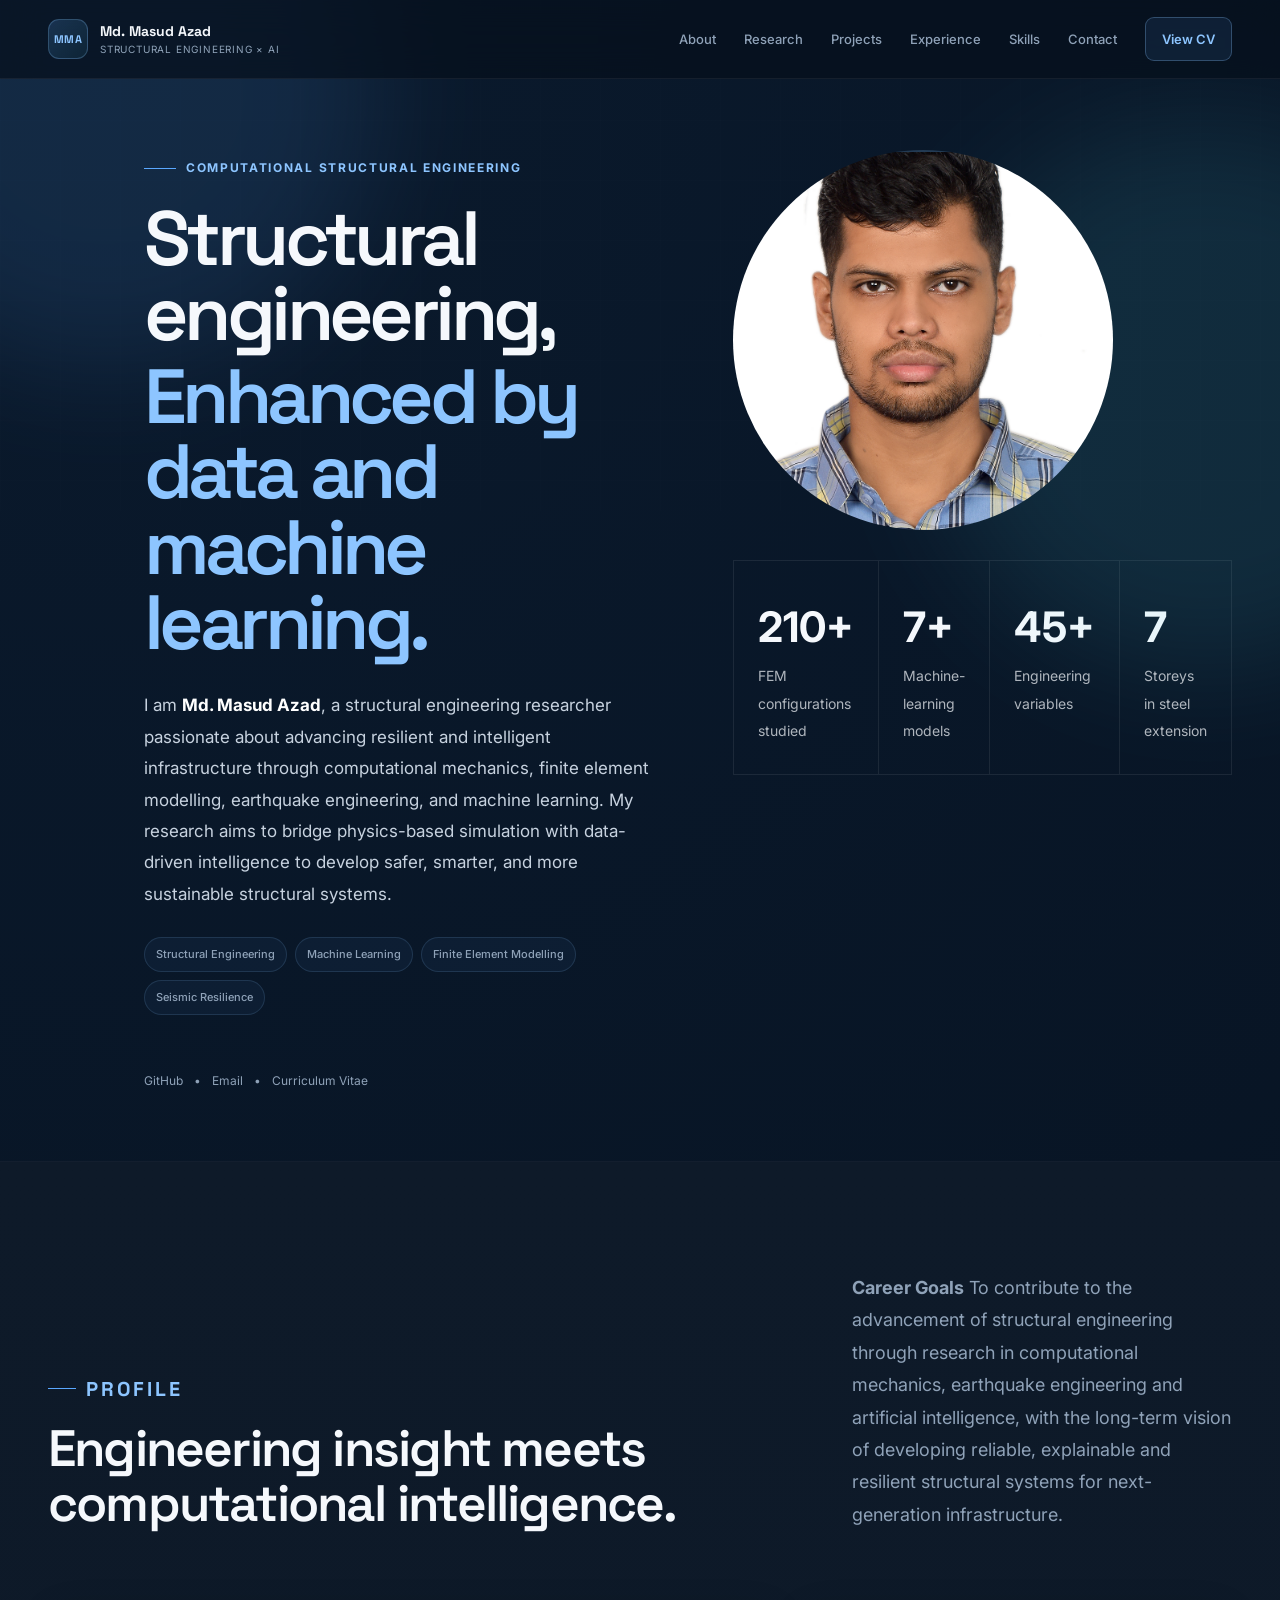
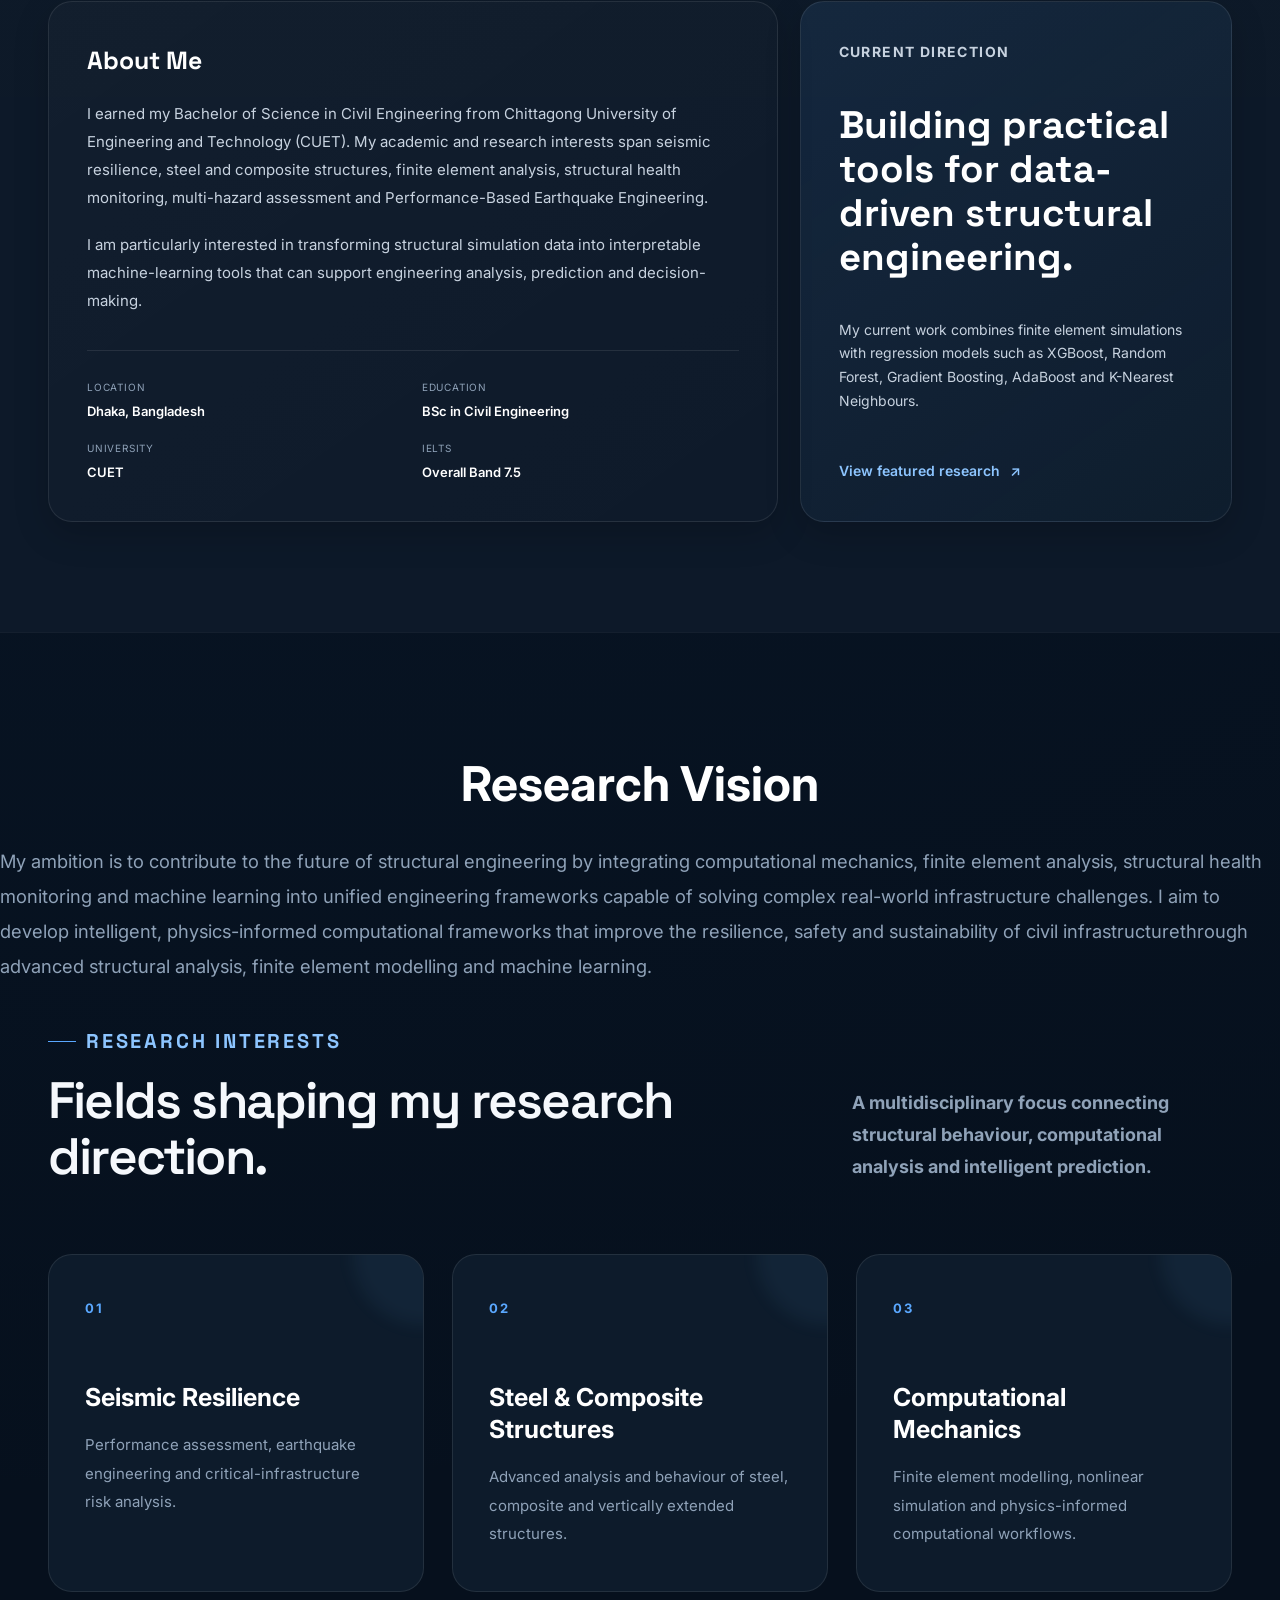
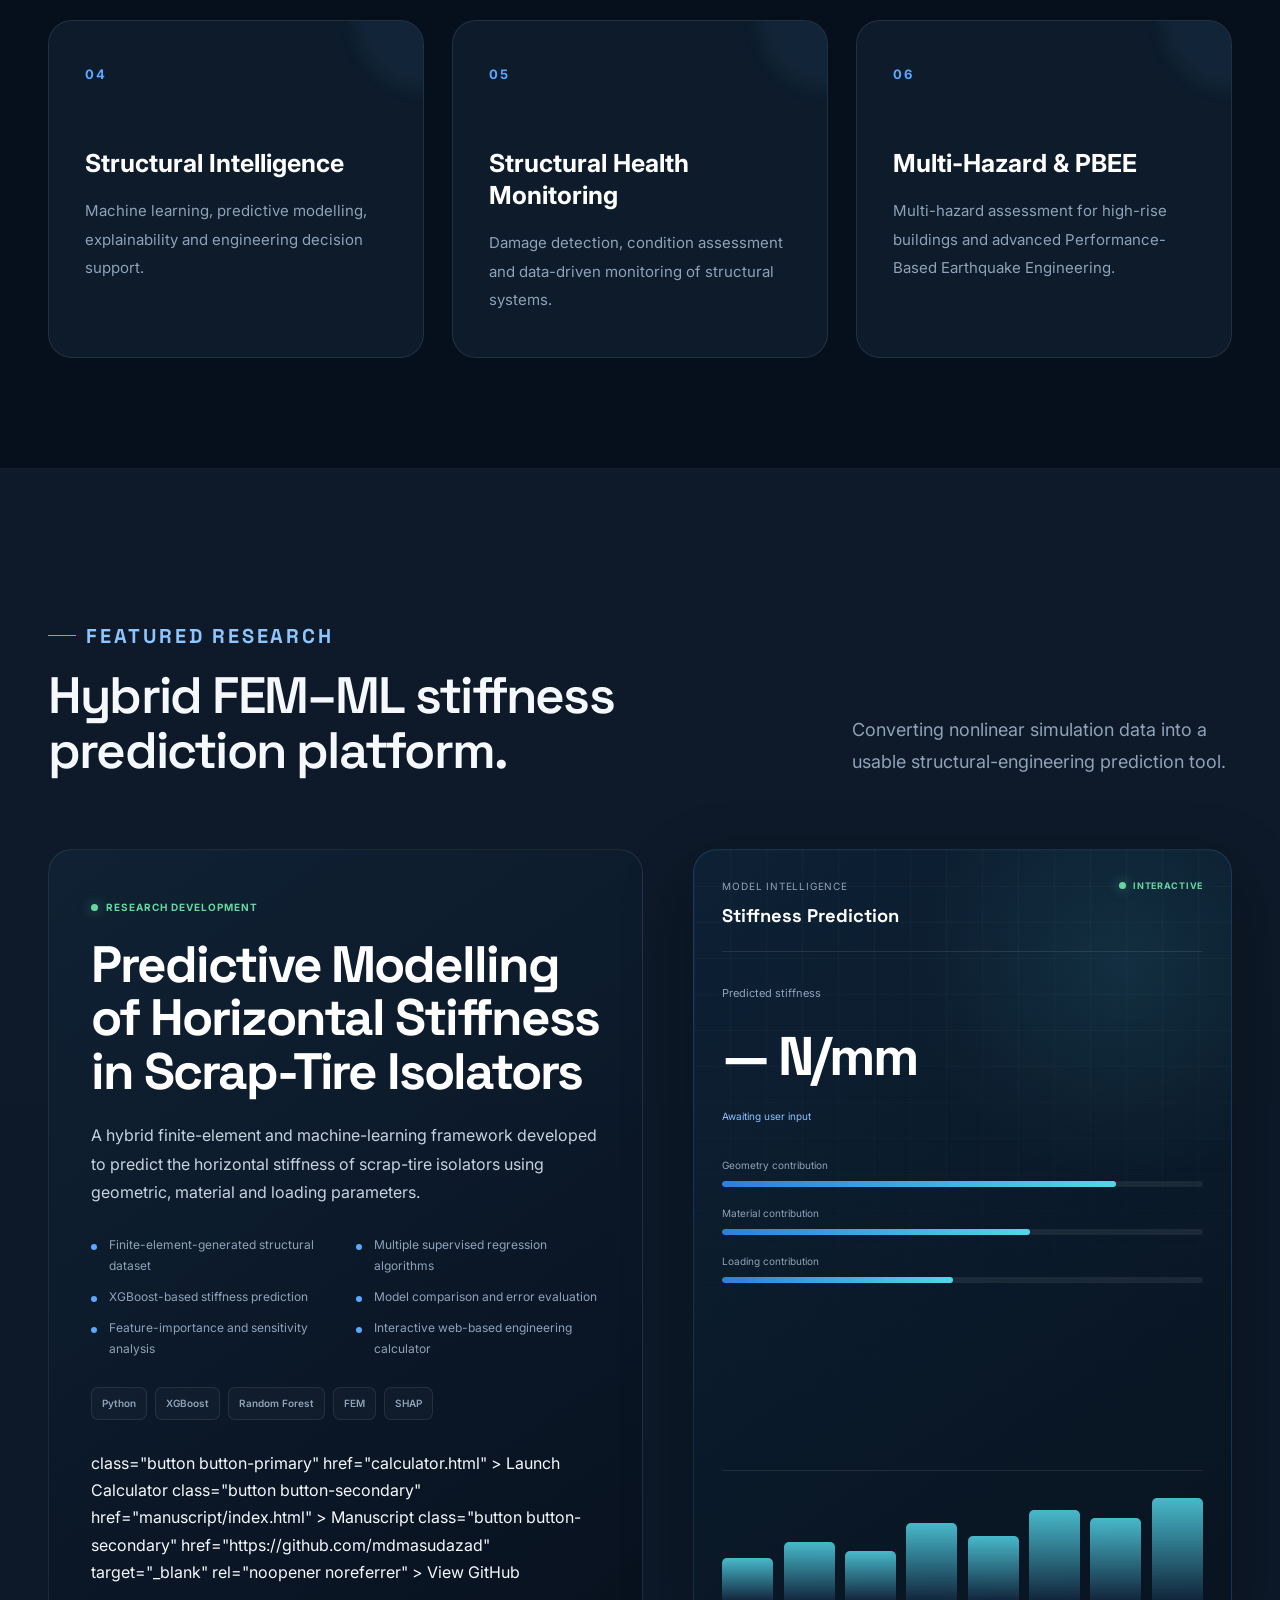
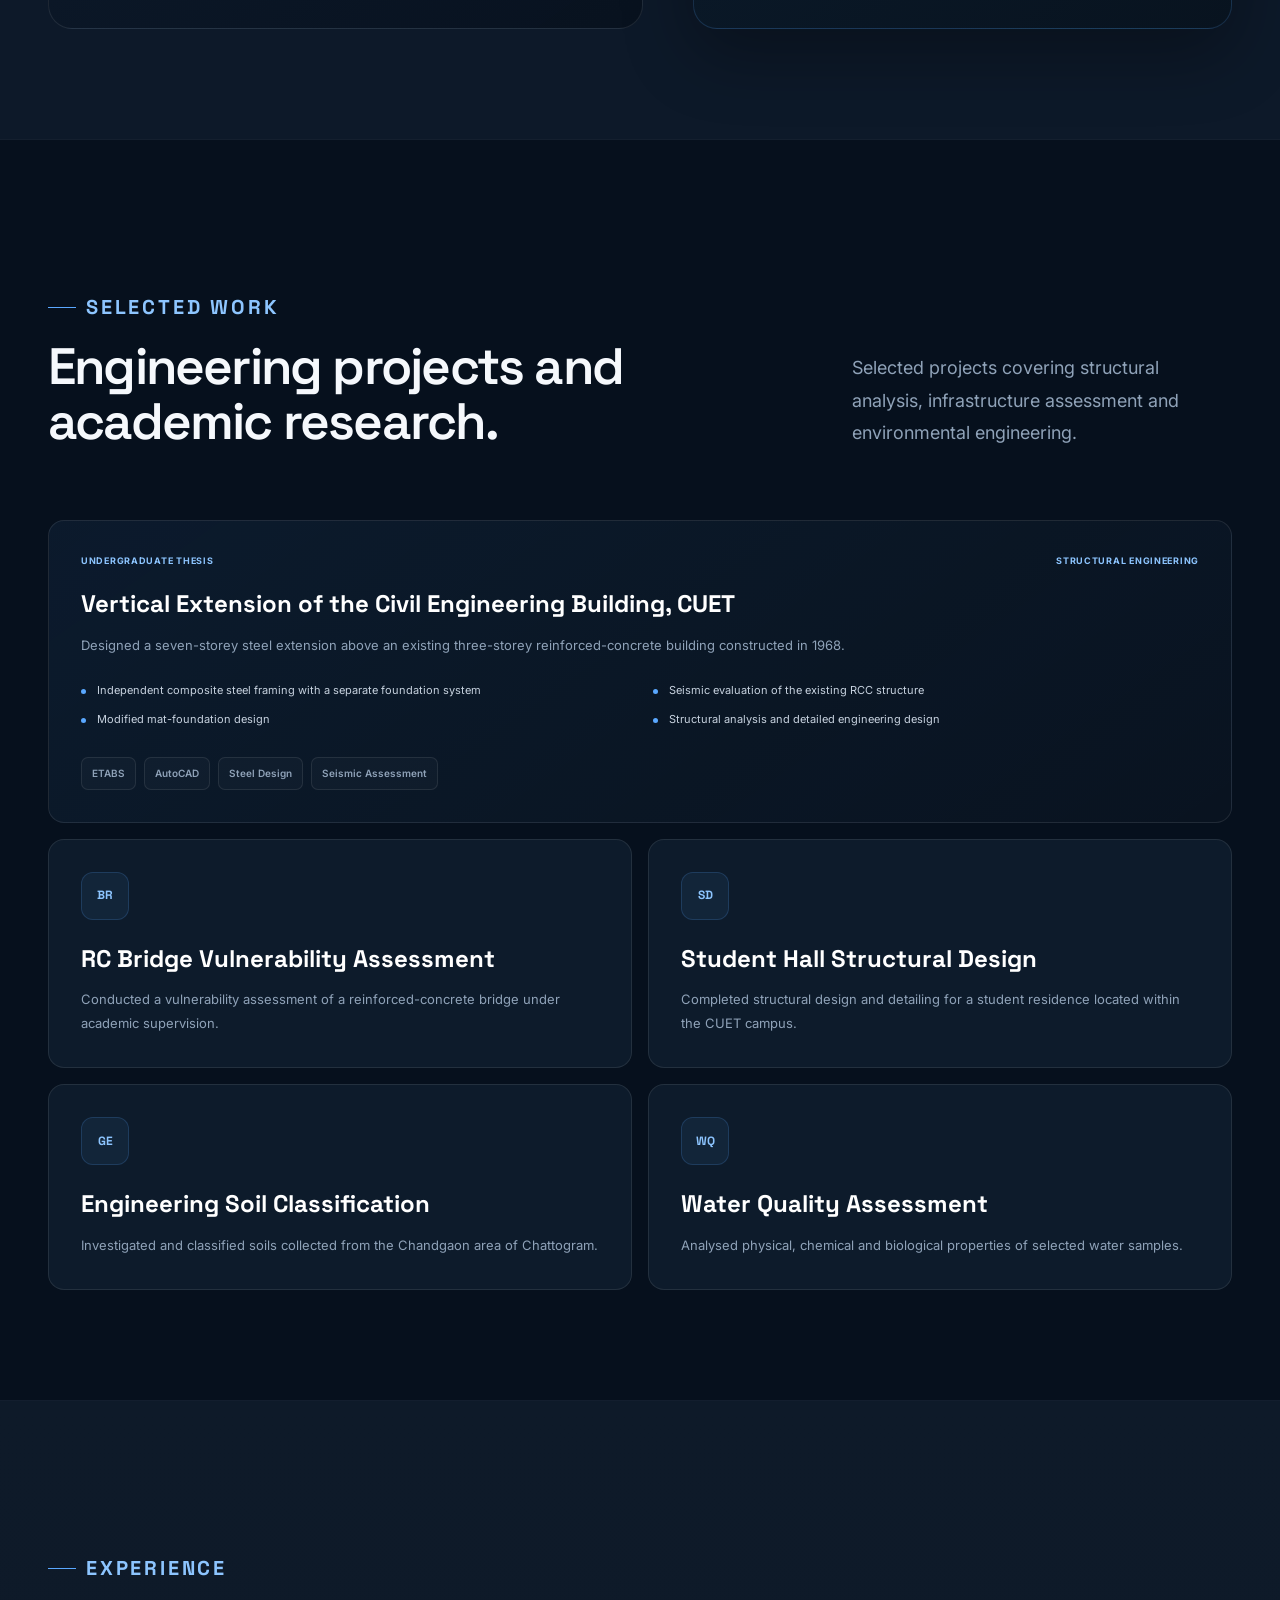
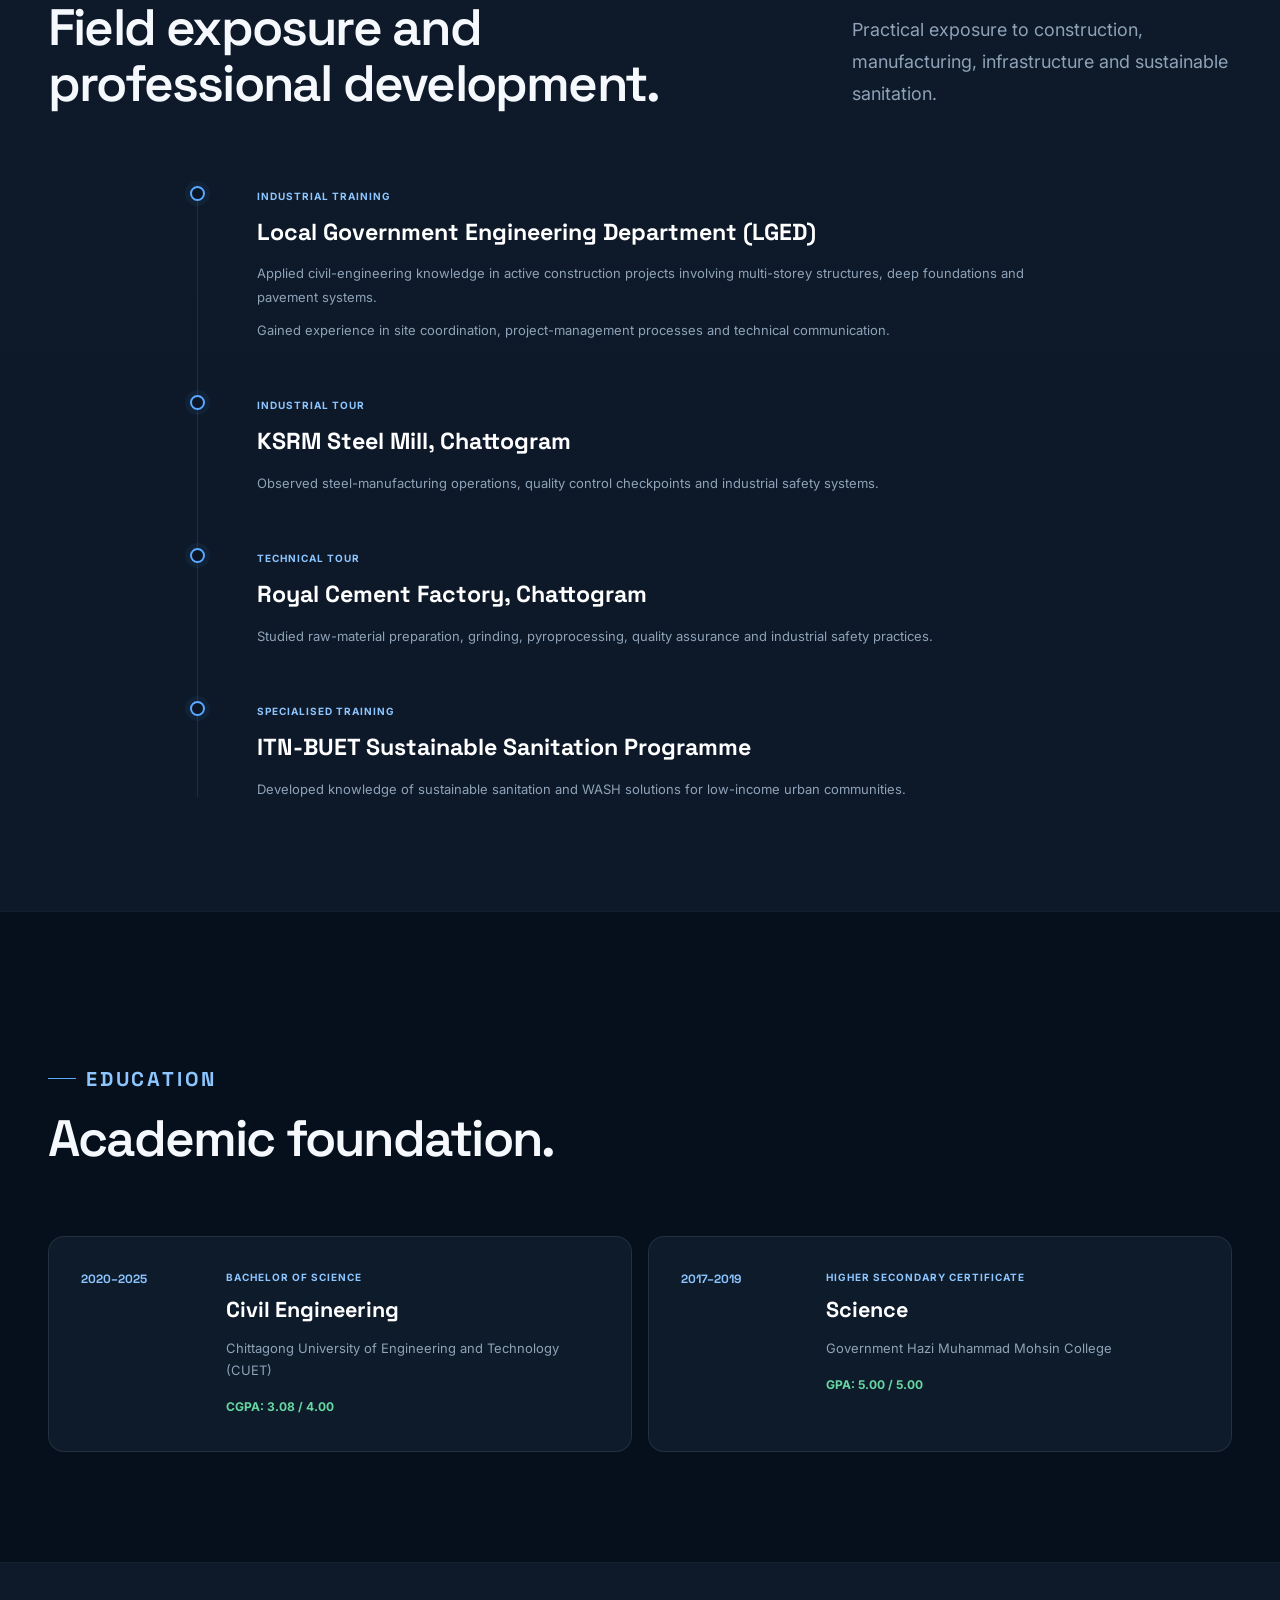
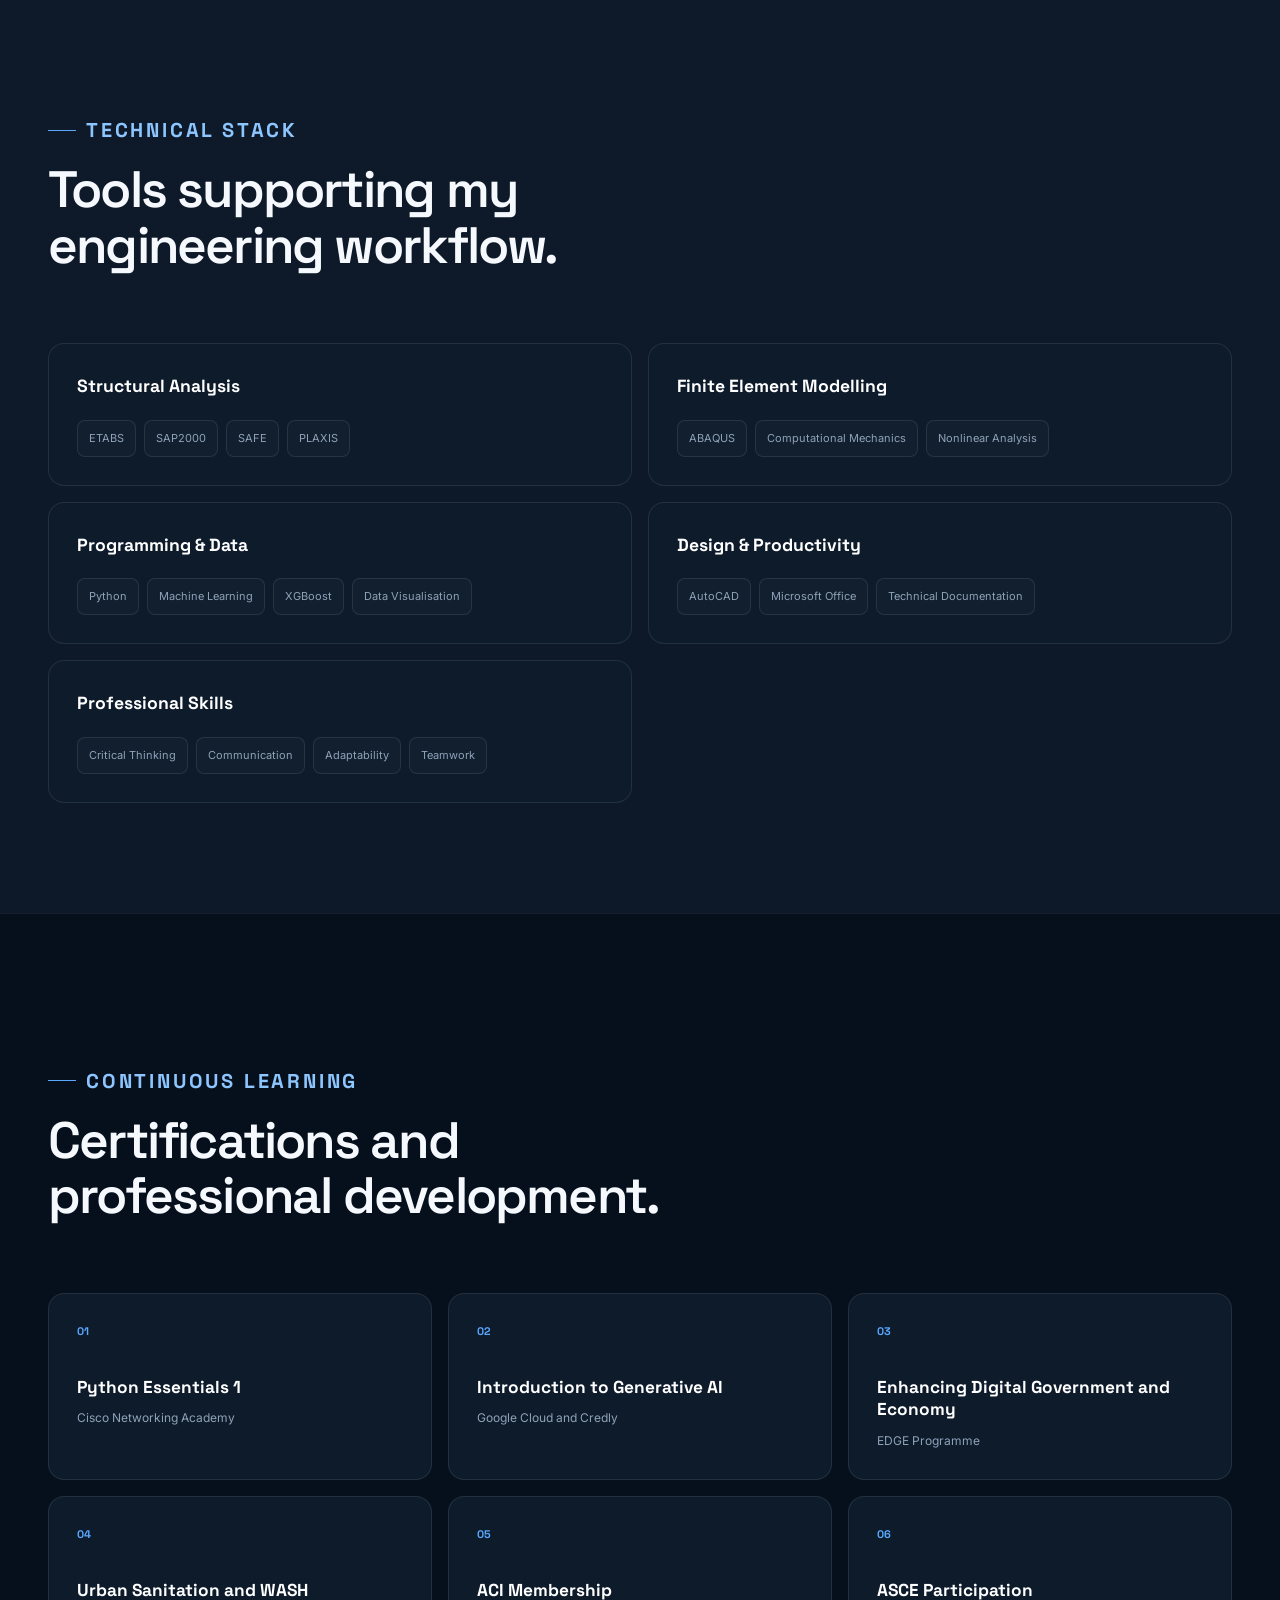
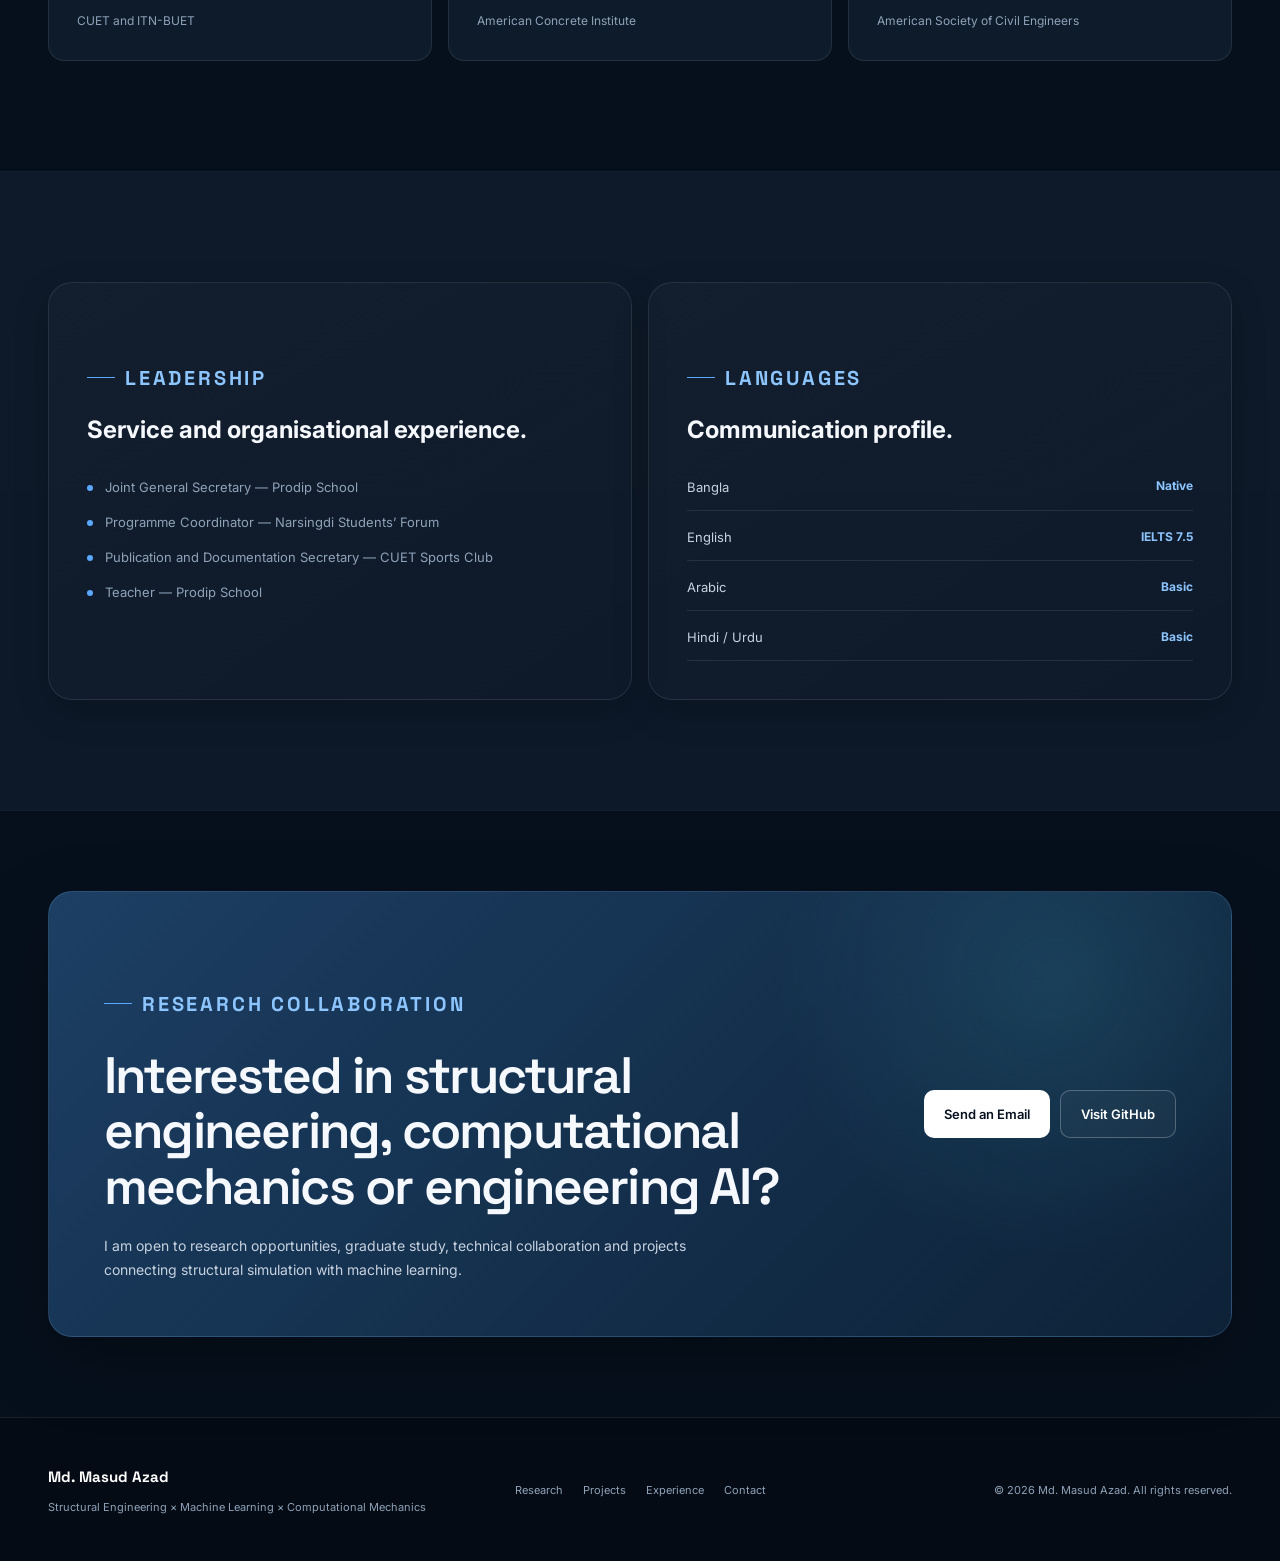
==== index.html @ 2dd4e00d "Update index.html" ====
<!DOCTYPE html>
<html lang="en">

<head>
    <!-- Basic Meta -->
    <meta charset="UTF-8">
    <meta name="viewport" content="width=device-width, initial-scale=1.0">

    <title>Md. Masud Azad | Computational Structural Engineering</title>

    <meta
        name="description"
        content="Research portfolio of Md. Masud Azad, a civil engineer working at the intersection of structural engineering, machine learning, finite element modelling and computational mechanics."
    >

    <meta
        name="keywords"
        content="Md Masud Azad, Structural Engineering, Machine Learning, Civil Engineering, FEM, ETABS, ABAQUS, Python, PBEE, Seismic Engineering"
    >

    <meta name="author" content="Md. Masud Azad">
    <meta name="theme-color" content="#07111f">

    <!-- Open Graph -->
    <meta property="og:title" content="Md. Masud Azad | Research Portfolio">
    <meta
        property="og:description"
        content="Structural Engineering × Machine Learning × Computational Mechanics"
    >
    <meta property="og:type" content="website">
    <meta property="og:url" content="https://mdmasudazad.github.io">
    <meta
        property="og:image"
        content="https://mdmasudazad.github.io/images/profile.jpg"
    >

    <!-- Favicon -->
    <link rel="icon" type="image/jpeg" href="images/profile.jpg">

    <!-- Google Fonts -->
    <link rel="preconnect" href="https://fonts.googleapis.com">
    <link rel="preconnect" href="https://fonts.gstatic.com" crossorigin>
    <link
        href="https://fonts.googleapis.com/css2?family=Inter:wght@400;500;600;700&family=Space+Grotesk:wght@500;600;700&display=swap"
        rel="stylesheet"
    >

    <!-- Main Stylesheet -->
    <link rel="stylesheet" href="css/style.css">

    <!-- Main JavaScript -->
    <script src="js/script.js" defer></script>
</head>

<body>

    <!-- Skip Link -->
    <a class="skip-link" href="#main-content">Skip to main content</a>

    <!-- =========================
         NAVIGATION
    ========================== -->
    <header class="site-header" id="home">
        <nav class="navbar container" aria-label="Main navigation">

            <a class="brand" href="#home" aria-label="Md. Masud Azad homepage">
                <span class="brand-mark">MMA</span>

                <span class="brand-text">
                    <strong>Md. Masud Azad</strong>
                    <small>Structural Engineering × AI</small>
                </span>
            </a>

            <button
                class="menu-toggle"
                type="button"
                aria-label="Open navigation menu"
                aria-expanded="false"
                aria-controls="navigation-menu"
            >
                <span></span>
                <span></span>
                <span></span>
            </button>

            <div class="nav-menu" id="navigation-menu">
                <a href="#about">About</a>
                <a href="#research">Research</a>
                <a href="#projects">Projects</a>
                <a href="#experience">Experience</a>
                <a href="#skills">Skills</a>
                <a href="#contact">Contact</a>

                <a
                    class="nav-cta"
                    href="assets/cv.pdf"
                    target="_blank"
                    rel="noopener noreferrer"
                >
                    View CV
                </a>
            </div>

        </nav>
    </header>

    <main id="main-content">

        <!-- =========================
             HERO SECTION
        ========================== -->
        <section class="hero section">

            <div class="hero-background" aria-hidden="true">
                <div class="grid-pattern"></div>
                <div class="hero-glow hero-glow-one"></div>
                <div class="hero-glow hero-glow-two"></div>
            </div>

            <div class="container hero-layout">

                <div class="hero-content">

                    <p class="eyebrow">
                        Computational Structural Engineering
                    </p>

                    <h1>
                        Structural engineering,
                        <span>Enhanced by data and machine learning.</span>
                    </h1>

                    <p class="hero-description">
                        I am <strong>Md. Masud Azad</strong>, a structural engineering researcher
                        passionate about advancing resilient and intelligent infrastructure through 
                        computational mechanics, finite element modelling, earthquake engineering, and machine learning.
                        My research aims to bridge physics-based simulation with data-driven intelligence to develop safer,
                        smarter, and more sustainable structural systems.
                    </p>

                    <div class="hero-tags" aria-label="Primary research areas">
                        <span>Structural Engineering</span>
                        <span>Machine Learning</span>
                        <span>Finite Element Modelling</span>
                        <span>Seismic Resilience</span>
                    </div>

                    <div class="hero-actions">


                    </div>

                    <div class="hero-links">

                        <a
                            href="https://github.com/mdmasudazad"
                            target="_blank"
                            rel="noopener noreferrer"
                        >
                            GitHub
                        </a>

                        <span aria-hidden="true">•</span>

                        <a href="mailto:azadsiamazad907@gmail.com">
                            Email
                        </a>

                        <span aria-hidden="true">•</span>

                        <a
                            href="assets/cv.pdf"
                            target="_blank"
                            rel="noopener noreferrer"
                        >
                            Curriculum Vitae
                        </a>

                    </div>

                </div>

<div class="hero-visual">

    <div class="profile-frame">
        <div class="profile-ring"></div>

        <img
            src="images/profile.jpg"
            alt="Professional portrait of Md. Masud Azad"
            class="profile-image">
    </div>

    <div class="metrics-grid">

        <article class="metric-card">
            <span class="metric-number">210+</span>
            <span class="metric-label">FEM configurations studied</span>
        </article>

        <article class="metric-card">
            <span class="metric-number">7+</span>
            <span class="metric-label">Machine-learning models</span>
        </article>

        <article class="metric-card">
            <span class="metric-number">45+</span>
            <span class="metric-label">Engineering variables</span>
        </article>

        <article class="metric-card">
            <span class="metric-number">7</span>
            <span class="metric-label">Storeys in steel extension</span>
        </article>

    </div>

</div>

        </section>

        <!-- =========================
             ABOUT
        ========================== -->
        <section class="section section-surface" id="about">

            <div class="container section-heading">
                <div>
                    <p class="section-kicker">Profile</p>
                    <h2>Engineering insight meets computational intelligence.</h2>
                </div>

                <p>
                    <strong>Career Goals</strong>
                    To contribute to the advancement of structural engineering through research in 
                    computational mechanics, earthquake engineering and artificial intelligence, 
                    with the long-term vision of developing reliable, explainable 
                    and resilient structural systems for next-generation infrastructure.
                </p>
            </div>

            <div class="container about-grid">

                <article class="content-card about-card">

                    <h3>About Me</h3>

                    <p>
                        I earned my Bachelor of Science in Civil Engineering from
                        Chittagong University of Engineering and Technology
                        (CUET). My academic and research interests span seismic
                        resilience, steel and composite structures, finite
                        element analysis, structural health monitoring,
                        multi-hazard assessment and Performance-Based Earthquake Engineering.
                    </p>

                    <p>
                        I am particularly interested in transforming structural
                        simulation data into interpretable machine-learning
                        tools that can support engineering analysis,
                        prediction and decision-making.
                    </p>

                    <div class="about-details">

                        <div>
                            <span>Location</span>
                            <strong>Dhaka, Bangladesh</strong>
                        </div>

                        <div>
                            <span>Education</span>
                            <strong>BSc in Civil Engineering</strong>
                        </div>

                        <div>
                            <span>University</span>
                            <strong>CUET</strong>
                        </div>

                        <div>
                            <span>IELTS</span>
                            <strong>Overall Band 7.5</strong>
                        </div>

                    </div>

                </article>

                <article class="content-card focus-card">

                    <p class="card-label">Current Direction</p>

                    <h3>
                        Building practical tools for data-driven structural
                        engineering.
                    </h3>

                    <p>
                        My current work combines finite element simulations
                        with regression models such as XGBoost, Random Forest,
                        Gradient Boosting, AdaBoost and K-Nearest Neighbours.
                    </p>

                    <a class="text-link" href="#featured-project">
                        View featured research
                        <span aria-hidden="true">↗</span>
                    </a>

                </article>

            </div>

        </section>


<!-- =========================
      RESEARCH VISION
========================== -->
            <section class="section" id="research">
                <h2 class="vision-heading">
                Research Vision
                </h2>

                <p class="vision-text">
                My ambition is to contribute to the future of structural engineering by integrating computational mechanics, finite element analysis, structural health monitoring and machine learning into unified engineering frameworks capable of solving complex real-world infrastructure challenges. I aim to develop intelligent, physics-informed computational frameworks that improve the resilience, safety and sustainability of civil infrastructurethrough advanced structural analysis, finite element modelling and machine learning.
                </p>


                    <!-- Research Areas Heading -->
                <div class="container section-heading">

                <div>
                <p class="section-kicker">Research Interests</p>
                <h2>Fields shaping my research direction.</h2>
                </div>

                <p>
                <strong>
                A multidisciplinary focus connecting structural behaviour,
                computational analysis and intelligent prediction.
                </strong>
                </p>

            </div>


    <!-- Cards -->
                <div class="container research-grid">

                <article class="research-card">
                <span class="card-number">01</span>
                <h3>Seismic Resilience</h3>
                <p>
                Performance assessment, earthquake engineering and
                critical-infrastructure risk analysis.
                </p>
                </article>

                <article class="research-card">
                <span class="card-number">02</span>
                <h3>Steel &amp; Composite Structures</h3>
                <p>
                Advanced analysis and behaviour of steel,
                composite and vertically extended structures.
                </p>
                </article>

                <article class="research-card">
                <span class="card-number">03</span>
                <h3>Computational Mechanics</h3>
                <p>
                Finite element modelling, nonlinear simulation and
                physics-informed computational workflows.
                </p>
                </article>

                <article class="research-card">
                <span class="card-number">04</span>
                <h3>Structural Intelligence</h3>
                <p>
                Machine learning, predictive modelling,
                explainability and engineering decision support.
                </p>
                </article>

                <article class="research-card">
                <span class="card-number">05</span>
                <h3>Structural Health Monitoring</h3>
                <p>
                Damage detection, condition assessment and
                data-driven monitoring of structural systems.
                </p>
                </article>

                <article class="research-card">
                <span class="card-number">06</span>
                <h3>Multi-Hazard &amp; PBEE</h3>
                <p>
                Multi-hazard assessment for high-rise buildings and
                advanced Performance-Based Earthquake Engineering.
                </p>
                </article>

    </div>

</section>

        <!-- =========================
             FEATURED RESEARCH
        ========================== -->
        <section
            class="section section-surface"
            id="featured-project"
        >

            <div class="container section-heading">
                <div>
                    <p class="section-kicker">Featured Research</p>
                    <h2>Hybrid FEM–ML stiffness prediction platform.</h2>
                </div>

                <p>
                    Converting nonlinear simulation data into a usable
                    structural-engineering prediction tool.
                </p>
            </div>

            <div class="container featured-project">

                <div class="featured-project-content">

                    <div class="project-status">
                        <span class="status-dot"></span>
                        Research development
                    </div>

                    <h3>
                        Predictive Modelling of Horizontal Stiffness in
                        Scrap-Tire Isolators
                    </h3>

                    <p>
                        A hybrid finite-element and machine-learning framework
                        developed to predict the horizontal stiffness of
                        scrap-tire isolators using geometric, material and
                        loading parameters.
                    </p>

                    <ul class="project-highlights">
                        <li>Finite-element-generated structural dataset</li>
                        <li>Multiple supervised regression algorithms</li>
                        <li>XGBoost-based stiffness prediction</li>
                        <li>Model comparison and error evaluation</li>
                        <li>Feature-importance and sensitivity analysis</li>
                        <li>Interactive web-based engineering calculator</li>
                    </ul>

                    <div class="technology-list">
                        <span>Python</span>
                        <span>XGBoost</span>
                        <span>Random Forest</span>
                        <span>FEM</span>
                        <span>SHAP</span>
                    </div>

                    <div class="project-actions">
                    
                        
                            class="button button-primary"
                            href="calculator.html"
                        >
                            Launch Calculator
                        </a>
                    
                        
                            class="button button-secondary"
                            href="manuscript/index.html"
                        >
                            Manuscript
                        </a>
                    
                        
                            class="button button-secondary"
                            href="https://github.com/mdmasudazad"
                            target="_blank"
                            rel="noopener noreferrer"
                        >
                            View GitHub
                        </a>
                    
                    </div>

                </div>

                <div class="project-dashboard-preview">

                    <div class="preview-header">
                        <div>
                            <span>Model Intelligence</span>
                            <strong>Stiffness Prediction</strong>
                        </div>

                        <span class="preview-live">
                            <span class="status-dot"></span>
                            Interactive
                        </span>
                    </div>

                    <div class="preview-result">
                        <span>Predicted stiffness</span>
                        <strong>— N/mm</strong>
                        <small>Awaiting user input</small>
                    </div>

                    <div class="preview-bars">

                        <div class="preview-bar">
                            <span>Geometry contribution</span>
                            <div>
                                <i style="width: 82%;"></i>
                            </div>
                        </div>

                        <div class="preview-bar">
                            <span>Material contribution</span>
                            <div>
                                <i style="width: 64%;"></i>
                            </div>
                        </div>

                        <div class="preview-bar">
                            <span>Loading contribution</span>
                            <div>
                                <i style="width: 48%;"></i>
                            </div>
                        </div>

                    </div>

                    <div class="preview-chart" aria-hidden="true">
                        <span style="height: 38%;"></span>
                        <span style="height: 52%;"></span>
                        <span style="height: 44%;"></span>
                        <span style="height: 69%;"></span>
                        <span style="height: 58%;"></span>
                        <span style="height: 81%;"></span>
                        <span style="height: 74%;"></span>
                        <span style="height: 92%;"></span>
                    </div>

                </div>

            </div>

        </section>

        <!-- =========================
             PROJECTS
        ========================== -->
        <section class="section" id="projects">

            <div class="container section-heading">
                <div>
                    <p class="section-kicker">Selected Work</p>
                    <h2>Engineering projects and academic research.</h2>
                </div>

                <p>
                    Selected projects covering structural analysis,
                    infrastructure assessment and environmental engineering.
                </p>
            </div>

            <div class="container projects-grid">

                <article class="project-card project-card-large">

                    <div class="project-card-header">
                        <span>Undergraduate Thesis</span>
                        <span>Structural Engineering</span>
                    </div>

                    <h3>
                        Vertical Extension of the Civil Engineering Building,
                        CUET
                    </h3>

                    <p>
                        Designed a seven-storey steel extension above an
                        existing three-storey reinforced-concrete building
                        constructed in 1968.
                    </p>

                    <ul>
                        <li>
                            Independent composite steel framing with a separate
                            foundation system
                        </li>
                        <li>
                            Seismic evaluation of the existing RCC structure
                        </li>
                        <li>
                            Modified mat-foundation design
                        </li>
                        <li>
                            Structural analysis and detailed engineering design
                        </li>
                    </ul>

                    <div class="technology-list">
                        <span>ETABS</span>
                        <span>AutoCAD</span>
                        <span>Steel Design</span>
                        <span>Seismic Assessment</span>
                    </div>

                </article>

                <article class="project-card">

                    <div class="project-icon">BR</div>

                    <h3>RC Bridge Vulnerability Assessment</h3>

                    <p>
                        Conducted a vulnerability assessment of a
                        reinforced-concrete bridge under academic supervision.
                    </p>

                </article>

                <article class="project-card">

                    <div class="project-icon">SD</div>

                    <h3>Student Hall Structural Design</h3>

                    <p>
                        Completed structural design and detailing for a student
                        residence located within the CUET campus.
                    </p>

                </article>

                <article class="project-card">

                    <div class="project-icon">GE</div>

                    <h3>Engineering Soil Classification</h3>

                    <p>
                        Investigated and classified soils collected from the
                        Chandgaon area of Chattogram.
                    </p>

                </article>

                <article class="project-card">

                    <div class="project-icon">WQ</div>

                    <h3>Water Quality Assessment</h3>

                    <p>
                        Analysed physical, chemical and biological properties
                        of selected water samples.
                    </p>

                </article>

            </div>

        </section>

        <!-- =========================
             EXPERIENCE
        ========================== -->
        <section class="section section-surface" id="experience">

            <div class="container section-heading">
                <div>
                    <p class="section-kicker">Experience</p>
                    <h2>Field exposure and professional development.</h2>
                </div>

                <p>
                    Practical exposure to construction, manufacturing,
                    infrastructure and sustainable sanitation.
                </p>
            </div>

            <div class="container timeline">

                <article class="timeline-item">

                    <div class="timeline-marker"></div>

                    <div class="timeline-content">
                        <span class="timeline-type">Industrial Training</span>

                        <h3>
                            Local Government Engineering Department (LGED)
                        </h3>

                        <p>
                            Applied civil-engineering knowledge in active
                            construction projects involving multi-storey
                            structures, deep foundations and pavement systems.
                        </p>

                        <p>
                            Gained experience in site coordination,
                            project-management processes and technical
                            communication.
                        </p>
                    </div>

                </article>

                <article class="timeline-item">

                    <div class="timeline-marker"></div>

                    <div class="timeline-content">
                        <span class="timeline-type">Industrial Tour</span>

                        <h3>KSRM Steel Mill, Chattogram</h3>

                        <p>
                            Observed steel-manufacturing operations, quality
                            control checkpoints and industrial safety systems.
                        </p>
                    </div>

                </article>

                <article class="timeline-item">

                    <div class="timeline-marker"></div>

                    <div class="timeline-content">
                        <span class="timeline-type">Technical Tour</span>

                        <h3>Royal Cement Factory, Chattogram</h3>

                        <p>
                            Studied raw-material preparation, grinding,
                            pyroprocessing, quality assurance and industrial
                            safety practices.
                        </p>
                    </div>

                </article>

                <article class="timeline-item">

                    <div class="timeline-marker"></div>

                    <div class="timeline-content">
                        <span class="timeline-type">Specialised Training</span>

                        <h3>ITN-BUET Sustainable Sanitation Programme</h3>

                        <p>
                            Developed knowledge of sustainable sanitation and
                            WASH solutions for low-income urban communities.
                        </p>
                    </div>

                </article>

            </div>

        </section>

        <!-- =========================
             EDUCATION
        ========================== -->
        <section class="section" id="education">

            <div class="container section-heading">
                <div>
                    <p class="section-kicker">Education</p>
                    <h2>Academic foundation.</h2>
                </div>
            </div>

            <div class="container education-grid">

                <article class="education-card">

                    <div class="education-year">
                        2020–2025
                    </div>

                    <div>
                        <p class="card-label">Bachelor of Science</p>

                        <h3>Civil Engineering</h3>

                        <p>
                            Chittagong University of Engineering and Technology
                            (CUET)
                        </p>

                        <strong>CGPA: 3.08 / 4.00</strong>
                    </div>

                </article>

                <article class="education-card">

                    <div class="education-year">
                        2017–2019
                    </div>

                    <div>
                        <p class="card-label">
                            Higher Secondary Certificate
                        </p>

                        <h3>Science</h3>

                        <p>
                            Government Hazi Muhammad Mohsin College
                        </p>

                        <strong>GPA: 5.00 / 5.00</strong>
                    </div>

                </article>

            </div>

        </section>

        <!-- =========================
             SKILLS
        ========================== -->
        <section class="section section-surface" id="skills">

            <div class="container section-heading">
                <div>
                    <p class="section-kicker">Technical Stack</p>
                    <h2>Tools supporting my engineering workflow.</h2>
                </div>
            </div>

            <div class="container skills-layout">

                <article class="skill-group">
                    <h3>Structural Analysis</h3>

                    <div class="skill-tags">
                        <span>ETABS</span>
                        <span>SAP2000</span>
                        <span>SAFE</span>
                        <span>PLAXIS</span>
                    </div>
                </article>

                <article class="skill-group">
                    <h3>Finite Element Modelling</h3>

                    <div class="skill-tags">
                        <span>ABAQUS</span>
                        <span>Computational Mechanics</span>
                        <span>Nonlinear Analysis</span>
                    </div>
                </article>

                <article class="skill-group">
                    <h3>Programming &amp; Data</h3>

                    <div class="skill-tags">
                        <span>Python</span>
                        <span>Machine Learning</span>
                        <span>XGBoost</span>
                        <span>Data Visualisation</span>
                    </div>
                </article>

                <article class="skill-group">
                    <h3>Design &amp; Productivity</h3>

                    <div class="skill-tags">
                        <span>AutoCAD</span>
                        <span>Microsoft Office</span>
                        <span>Technical Documentation</span>
                    </div>
                </article>

                <article class="skill-group">
                    <h3>Professional Skills</h3>

                    <div class="skill-tags">
                        <span>Critical Thinking</span>
                        <span>Communication</span>
                        <span>Adaptability</span>
                        <span>Teamwork</span>
                    </div>
                </article>

            </div>

        </section>

        <!-- =========================
             CERTIFICATIONS
        ========================== -->
        <section class="section" id="certifications">

            <div class="container section-heading">
                <div>
                    <p class="section-kicker">Continuous Learning</p>
                    <h2>Certifications and professional development.</h2>
                </div>
            </div>

            <div class="container certification-grid">

                <article class="certification-card">
                    <span>01</span>
                    <h3>Python Essentials 1</h3>
                    <p>Cisco Networking Academy</p>
                </article>

                <article class="certification-card">
                    <span>02</span>
                    <h3>Introduction to Generative AI</h3>
                    <p>Google Cloud and Credly</p>
                </article>

                <article class="certification-card">
                    <span>03</span>
                    <h3>Enhancing Digital Government and Economy</h3>
                    <p>EDGE Programme</p>
                </article>

                <article class="certification-card">
                    <span>04</span>
                    <h3>Urban Sanitation and WASH</h3>
                    <p>CUET and ITN-BUET</p>
                </article>

                <article class="certification-card">
                    <span>05</span>
                    <h3>ACI Membership</h3>
                    <p>American Concrete Institute</p>
                </article>

                <article class="certification-card">
                    <span>06</span>
                    <h3>ASCE Participation</h3>
                    <p>American Society of Civil Engineers</p>
                </article>

            </div>

        </section>

        <!-- =========================
             LEADERSHIP & LANGUAGES
        ========================== -->
        <section class="section section-surface">

            <div class="container two-column-grid">

                <article class="content-card">

                    <p class="section-kicker">Leadership</p>
                    <h2>Service and organisational experience.</h2>

                    <ul class="detail-list">
                        <li>Joint General Secretary — Prodip School</li>
                        <li>
                            Programme Coordinator — Narsingdi Students’ Forum
                        </li>
                        <li>
                            Publication and Documentation Secretary —
                            CUET Sports Club
                        </li>
                        <li>Teacher — Prodip School</li>
                    </ul>

                </article>

                <article class="content-card">

                    <p class="section-kicker">Languages</p>
                    <h2>Communication profile.</h2>

                    <div class="language-list">

                        <div>
                            <span>Bangla</span>
                            <strong>Native</strong>
                        </div>

                        <div>
                            <span>English</span>
                            <strong>IELTS 7.5</strong>
                        </div>

                        <div>
                            <span>Arabic</span>
                            <strong>Basic</strong>
                        </div>

                        <div>
                            <span>Hindi / Urdu</span>
                            <strong>Basic</strong>
                        </div>

                    </div>

                </article>

            </div>

        </section>

        <!-- =========================
             CONTACT
        ========================== -->
        <section class="section contact-section" id="contact">

            <div class="container contact-card">

                <div class="contact-content">

                    <p class="section-kicker">Research Collaboration</p>

                    <h2>
                        Interested in structural engineering,
                        computational mechanics or engineering AI?
                    </h2>

                    <p>
                        I am open to research opportunities, graduate study,
                        technical collaboration and projects connecting
                        structural simulation with machine learning.
                    </p>

                </div>

                <div class="contact-actions">

                    <a
                        class="button button-light"
                        href="mailto:azadsiamazad907@gmail.com"
                    >
                        Send an Email
                    </a>

                    <a
                        class="button button-outline-light"
                        href="https://github.com/mdmasudazad"
                        target="_blank"
                        rel="noopener noreferrer"
                    >
                        Visit GitHub
                    </a>

                </div>

            </div>

        </section>

    </main>

    <!-- =========================
         FOOTER
    ========================== -->
    <footer class="site-footer">

        <div class="container footer-layout">

            <div>
                <a class="footer-brand" href="#home">
                    Md. Masud Azad
                </a>

                <p>
                    Structural Engineering × Machine Learning ×
                    Computational Mechanics
                </p>
            </div>

            <div class="footer-links">
                <a href="#research">Research</a>
                <a href="#projects">Projects</a>
                <a href="#experience">Experience</a>
                <a href="#contact">Contact</a>
            </div>

            <p class="copyright">
                © <span id="current-year">2026</span>
                Md. Masud Azad. All rights reserved.
            </p>

        </div>

    </footer>

</body>

</html>
---- css/style.css ----
/* =========================================================
   MD. MASUD AZAD — RESEARCH PORTFOLIO
   Main Stylesheet
========================================================= */

/* =========================================================
   1. ROOT VARIABLES
========================================================= */

:root {
    --bg: #06101d;
    --bg-soft: #0a1626;
    --surface: #0d1b2b;
    --surface-2: #112235;
    --surface-3: #152a40;

    --text: #f5f8fc;
    --text-soft: #c7d2df;
    --muted: #8fa2b8;

    --line: rgba(255, 255, 255, 0.09);
    --line-strong: rgba(255, 255, 255, 0.15);

    --accent: #5aa8ff;
    --accent-light: #8dc5ff;
    --accent-dark: #2f7ed8;

    --cyan: #53d6e8;
    --green: #67d7a0;

    --shadow: 0 24px 70px rgba(0, 0, 0, 0.32);
    --shadow-soft: 0 12px 35px rgba(0, 0, 0, 0.18);

    --radius-sm: 10px;
    --radius-md: 16px;
    --radius-lg: 24px;

    --container: 1200px;

    --font-body: "Inter", sans-serif;
    --font-display: "Space Grotesk", sans-serif;

    --transition: 0.3s ease;
}


/* =========================================================
   2. RESET
========================================================= */

*,
*::before,
*::after {
    margin: 0;
    padding: 0;
    box-sizing: border-box;
}

html {
    scroll-behavior: smooth;
    scroll-padding-top: 90px;
}

body {
    background:
        radial-gradient(
            circle at 10% 0%,
            rgba(44, 107, 176, 0.11),
            transparent 28%
        ),
        var(--bg);

    color: var(--text);
    font-family: var(--font-body);
    font-size: 16px;
    line-height: 1.7;

    min-height: 100vh;
    overflow-x: hidden;
}

body.menu-open {
    overflow: hidden;
}

img {
    display: block;
    max-width: 100%;
}

a {
    color: inherit;
    text-decoration: none;
}

button,
a {
    -webkit-tap-highlight-color: transparent;
}

button {
    font: inherit;
}

ul {
    list-style: none;
}


/* =========================================================
   3. ACCESSIBILITY
========================================================= */

.skip-link {
    position: fixed;
    top: -100px;
    left: 20px;

    padding: 12px 18px;

    background: var(--accent);
    color: #04101c;

    font-weight: 700;
    border-radius: 8px;

    z-index: 9999;

    transition: top 0.3s ease;
}

.skip-link:focus {
    top: 20px;
}


/* =========================================================
   4. GLOBAL UTILITIES
========================================================= */

.container{
    width:min(1400px, calc(100% - 96px));
    margin:auto;
}

.section {
    position: relative;
    padding: 110px 0;
}

.section-surface {
    background:
        linear-gradient(
            180deg,
            rgba(255, 255, 255, 0.015),
            rgba(255, 255, 255, 0.01)
        ),
        var(--bg-soft);

    border-top: 1px solid rgba(255, 255, 255, 0.025);
    border-bottom: 1px solid rgba(255, 255, 255, 0.025);
}

.section-heading {
    display: grid;
    grid-template-columns: 1.4fr 0.8fr;

    gap: 70px;

    align-items: end;

    margin-bottom: 55px;
}

.section-heading > p {
    color: var(--muted);
    max-width: 420px;
    justify-self: end;
}

.section-kicker {
    display: inline-flex;
    align-items: center;
    gap: 10px;
    
    margin-top: 40px;        /* Adds explicit breathing room above the kicker */
    margin-bottom: 15px;

    color: var(--accent-light);
    font-family: var(--font-display);
    font-size: 20px;
    font-weight: 700;
    letter-spacing: 0.14em;
    text-transform: uppercase;
}

.section-kicker::before {
    content: "";

    width: 28px;
    height: 1px;

    background: var(--accent);
}

.section-heading h2,
.contact-content h2 {
    max-width: 750px;

    color: var(--text);

    font-family: var(--font-display);
    font-size: clamp(2rem, 4vw, 3.4rem);
    font-weight: 600;

    line-height: 1.08;
    letter-spacing: -0.035em;
}

.text-link {
    display: inline-flex;
    align-items: center;
    gap: 10px;

    margin-top: 25px;

    color: var(--accent-light);

    font-size: 14px;
    font-weight: 600;

    transition: var(--transition);
}

.text-link:hover {
    color: white;
    transform: translateX(4px);
}


/* =========================================================
   5. HEADER / NAVBAR
========================================================= */

.site-header {
    position: fixed;

    top: 0;
    left: 0;
    right: 0;

    z-index: 1000;

    background: rgba(6, 16, 29, 0.72);

    border-bottom: 1px solid rgba(255, 255, 255, 0.06);

    backdrop-filter: blur(18px);
    -webkit-backdrop-filter: blur(18px);
}

.navbar {
    min-height: 78px;

    display: flex;
    align-items: center;
    justify-content: space-between;

    gap: 30px;
}

.brand {
    display: inline-flex;
    align-items: center;
    gap: 12px;

    flex-shrink: 0;
}

.brand-mark {
    width: 40px;
    height: 40px;

    display: grid;
    place-items: center;

    border: 1px solid rgba(141, 197, 255, 0.25);
    border-radius: 11px;

    background:
        linear-gradient(
            135deg,
            rgba(90, 168, 255, 0.2),
            rgba(83, 214, 232, 0.08)
        );

    color: var(--accent-light);

    font-family: var(--font-display);
    font-size: 11px;
    font-weight: 700;

    letter-spacing: 0.04em;
}

.brand-text {
    display: flex;
    flex-direction: column;
    line-height: 1.2;
}

.brand-text strong {
    font-family: var(--font-display);
    font-size: 14px;
    font-weight: 700;
}

.brand-text small {
    margin-top: 3px;

    color: var(--muted);

    font-size: 10px;
    letter-spacing: 0.08em;
    text-transform: uppercase;
}

.nav-menu {
    display: flex;
    align-items: center;
    gap: 28px;
}

.nav-menu > a:not(.nav-cta) {
    color: var(--muted);

    font-size: 13px;
    font-weight: 500;

    transition: var(--transition);
}

.nav-menu > a:not(.nav-cta):hover {
    color: white;
}

.nav-cta {
    padding: 10px 16px;

    border: 1px solid rgba(141, 197, 255, 0.28);
    border-radius: 9px;

    background: rgba(90, 168, 255, 0.1);

    color: var(--accent-light);

    font-size: 13px;
    font-weight: 600;

    transition: var(--transition);
}

.nav-cta:hover {
    background: var(--accent);
    border-color: var(--accent);
    color: #04101c;
    transform: translateY(-1px);
}

.menu-toggle {
    display: none;

    width: 44px;
    height: 44px;

    border: 1px solid var(--line);
    border-radius: 10px;

    background: var(--surface);

    cursor: pointer;

    align-items: center;
    justify-content: center;
    flex-direction: column;
    gap: 5px;
}

.menu-toggle span {
    display: block;

    width: 19px;
    height: 2px;

    background: var(--text-soft);

    border-radius: 10px;

    transition: var(--transition);
}


/* =========================================================
   6. HERO
========================================================= */

.hero {
    position: relative;

    min-height: 100vh;

    display: flex;
    align-items: center;

    padding-top: 150px;
    padding-bottom: 70px;

    overflow: hidden;
}

.hero-background {
    position: absolute;
    inset: 0;

    pointer-events: none;

    overflow: hidden;
}

.grid-pattern {
    position: absolute;
    inset: 0;

    opacity: 0.23;

    background-image:
        linear-gradient(
            rgba(255, 255, 255, 0.035) 1px,
            transparent 1px
        ),
        linear-gradient(
            90deg,
            rgba(255, 255, 255, 0.035) 1px,
            transparent 1px
        );

    background-size: 60px 60px;

    mask-image: linear-gradient(
        to bottom,
        black 0%,
        transparent 88%
    );
}

.hero-glow {
    position: absolute;

    width: 550px;
    height: 550px;

    border-radius: 50%;

    filter: blur(60px);

    opacity: 0.11;
}

.hero-glow-one {
    top: -180px;
    left: -170px;

    background: var(--accent);
}

.hero-glow-two {
    top: 120px;
    right: -200px;

    background: var(--cyan);
}

.hero-layout{
    display:grid;
    grid-template-columns:1.25fr .9fr;
    align-items:start;
    gap:70px;
}
.hero-right{
    display:flex;
    flex-direction:column;
    align-items:center;
    gap:45px;
}
.hero-content{
    position:relative;
    z-index:2;
    padding-left:96px;   /* about 1 inch */
}

.eyebrow {
    display: inline-flex;
    align-items: center;
    gap: 10px;

    margin-bottom: 22px;

    color: var(--accent-light);

    font-size: 12px;
    font-weight: 700;

    letter-spacing: 0.14em;
    text-transform: uppercase;
}

.eyebrow::before {
    content: "";

    width: 32px;
    height: 1px;

    background: var(--accent);
}

.hero h1 {
    max-width: 840px;

    font-family: var(--font-display);
    font-size: clamp(3.4rem, 6vw, 6.6rem);
    font-weight: 600;

    line-height: 0.98;
    letter-spacing: -0.06em;
}

.hero h1 span {
    display: block;

    margin-top: 8px;

    color: var(--accent-light);
}

.hero-description {
    max-width: 650px;

    margin-top: 30px;

    color: var(--text-soft);

    font-size: 17px;
    line-height: 1.85;
}

.hero-description strong {
    color: white;
}

.hero-tags {
    display: flex;
    flex-wrap: wrap;

    gap: 8px;

    margin-top: 27px;
}

.hero-tags span {
    padding: 7px 11px;

    border: 1px solid rgba(141, 197, 255, 0.14);
    border-radius: 100px;

    background: rgba(90, 168, 255, 0.055);

    color: var(--muted);

    font-size: 11px;
    font-weight: 500;
}

.hero-actions {
    display: flex;
    flex-wrap: wrap;

    gap: 12px;

    margin-top: 32px;
}

.button {
    display: inline-flex;
    align-items: center;
    justify-content: center;
    gap: 10px;

    min-height: 48px;

    padding: 0 20px;

    border-radius: 10px;

    font-size: 13px;
    font-weight: 600;

    transition: var(--transition);
}

.button-primary {
    background: var(--accent);
    color: #04101c;

    box-shadow:
        0 10px 28px rgba(90, 168, 255, 0.18);
}

.button-primary:hover {
    background: #79baff;

    transform: translateY(-2px);

    box-shadow:
        0 16px 36px rgba(90, 168, 255, 0.25);
}

.button-secondary {
    border: 1px solid var(--line-strong);

    background: rgba(255, 255, 255, 0.025);

    color: var(--text-soft);
}

.button-secondary:hover {
    border-color: rgba(141, 197, 255, 0.3);

    background: rgba(90, 168, 255, 0.07);

    color: white;

    transform: translateY(-2px);
}

.hero-links {
    display: flex;
    align-items: center;
    gap: 11px;

    margin-top: 24px;

    color: var(--muted);

    font-size: 12px;
}

.hero-links a {
    transition: var(--transition);
}

.hero-links a:hover {
    color: var(--accent-light);
}


/* =========================================================
   7. HERO VISUAL
========================================================= */

.hero-visual{
    display:flex;
    flex-direction:column;
    align-items:right;
    gap:30px;
}


.profile-frame{
    width:380px;
    height:380px;
    border-radius:100%;
    overflow:hidden;
    position:relative;
}

.profile-image{
    width:100%;
    height:100%;
    object-fit:cover;
}

.profile-ring {
    inset: 0;

    border-radius: 50%;

    border: 1px solid rgba(141, 197, 255, 0.2);

    box-shadow:
        0 0 0 1px rgba(83, 214, 232, 0.04),
        0 0 70px rgba(90, 168, 255, 0.12);

    animation: ringPulse 5s ease-in-out infinite;
}

.profile-status {
    position: absolute;

    right: -6px;
    bottom: 12%;

    display: inline-flex;
    align-items: center;
    gap: 9px;

    padding: 10px 14px;

    border: 1px solid rgba(103, 215, 160, 0.22);
    border-radius: 10px;

    background: rgba(9, 24, 39, 0.88);

    color: var(--text-soft);

    font-size: 11px;

    backdrop-filter: blur(15px);

    box-shadow: var(--shadow-soft);

    z-index: 5;
}

.status-dot {
    width: 7px;
    height: 7px;

    flex-shrink: 0;

    border-radius: 50%;

    background: var(--green);

    box-shadow: 0 0 12px rgba(103, 215, 160, 0.55);
}

.floating-card {
    position: absolute;

    display: flex;
    flex-direction: column;

    gap: 3px;

    padding: 14px 16px;

    border: 1px solid rgba(141, 197, 255, 0.16);
    border-radius: 12px;

    background:
        linear-gradient(
            135deg,
            rgba(17, 34, 53, 0.96),
            rgba(9, 23, 39, 0.88)
        );

    box-shadow: var(--shadow-soft);

    backdrop-filter: blur(14px);

    z-index: 6;

    animation: floatCard 5s ease-in-out infinite;
}

.floating-card-one {
    top: 15%;
    left: 0;
}

.floating-card-two {
    right: 0;
    top: 58%;

    animation-delay: 1.2s;
}

.floating-label {
    color: var(--muted);

    font-size: 9px;
    letter-spacing: 0.08em;
    text-transform: uppercase;
}

.floating-card strong {
    color: white;

    font-family: var(--font-display);
    font-size: 13px;
}


/* =========================================================
   8. METRICS
========================================================= */

.metrics-grid{
    display:grid;
    grid-template-columns:repeat(4,1fr);
    width:100%;
    max-width:900px;
    border:1px solid rgba(255,255,255,.08);
}

.metric-card{
    padding:30px 24px;
    border-right:1px solid rgba(255,255,255,.08);
}

.metric-card:last-child{
    border-right:none;
}

.metric-number{
    display:block;
    font-size:42px;
    font-weight:700;
}

.metric-label{
    opacity:.7;
    font-size:14px;
}


/* =========================================================
   9. ABOUT
========================================================= */

.about-grid {
    display: grid;
    grid-template-columns: 1.35fr 0.8fr;

    gap: 22px;
}

.content-card {
    padding: 38px;

    border: 1px solid var(--line);
    border-radius: var(--radius-lg);

    background:
        linear-gradient(
            145deg,
            rgba(255, 255, 255, 0.025),
            rgba(255, 255, 255, 0.008)
        );

    box-shadow: var(--shadow-soft);
}

.content-card h3 {
    margin-bottom: 18px;

    color: white;

    font-family: var(--font-display);
    font-size: 1.55rem;
}

.about-card p {
    color: var(--text-soft);

    font-size: 15px;
    line-height: 1.85;
}

.about-card p + p {
    margin-top: 20px;
}

.about-details {
    display: grid;
    grid-template-columns: repeat(2, 1fr);

    gap: 18px;

    margin-top: 35px;
    padding-top: 28px;

    border-top: 1px solid var(--line);
}

.about-details div {
    display: flex;
    flex-direction: column;
    gap: 4px;
}

.about-details span {
    color: var(--muted);

    font-size: 10px;
    text-transform: uppercase;
    letter-spacing: 0.08em;
}

.about-details strong {
    color: white;
    font-size: 13px;
    font-weight: 600;
}

.focus-card {
    display: flex;
    flex-direction: column;
    justify-content: space-between;

    background:
        linear-gradient(
            145deg,
            rgba(90, 168, 255, 0.1),
            rgba(83, 214, 232, 0.025)
        );
}

.card-label {
    color: var(--accent-light);

    font-size: 10px;
    font-weight: 700;

    letter-spacing: 0.1em;
    text-transform: uppercase;
}

.focus-card h3 {
    margin-top: 18px;

    font-size: clamp(1.7rem, 3vw, 2.4rem);
    line-height: 1.14;
}

.focus-card p {
    color: var(--text-soft);

    font-size: 14px;
}


/*=========================
    RESEARCH SECTION
==========================*/

.section-heading{
    display:flex;
    justify-content:space-between;
    align-items:flex-end;
    gap:80px;
    margin-bottom:70px;
}

.section-heading > div{
    max-width:700px;
}

.section-heading > p{
    max-width:380px;
    color:var(--muted);
    font-size:18px;
    line-height:1.8;
}


/*=========================
      RESEARCH GRID
==========================*/

.research-grid{
    display:grid;
    grid-template-columns:repeat(3,1fr);
    gap:28px;
}


/*=========================
      RESEARCH CARD
==========================*/

.research-card{

    position:relative;

    min-height:270px;

    padding:42px 36px;

    overflow:hidden;

    background:var(--surface);

    border:1px solid var(--line);
    border-radius:24px;

    transition:.35s ease;
}

.research-card::after{

    content:"";

    position:absolute;

    width:140px;
    height:140px;

    top:-70px;
    right:-70px;

    border-radius:50%;

    background:rgba(110,180,255,.06);

    filter:blur(8px);
}

.research-card:hover{

    transform:translateY(-8px);

    background:var(--surface-2);

    border-color:rgba(110,180,255,.22);

    box-shadow:0 20px 50px rgba(0,0,0,.28);
}


/*=========================
      CARD NUMBER
==========================*/

.card-number{

    display:block;

    margin-bottom:62px;

    color:var(--accent);

    font-size:13px;
    font-weight:700;

    letter-spacing:.18em;

    text-transform:uppercase;
}


/*=========================
      CARD TITLE
==========================*/

.research-card h3{

    margin-bottom:18px;

    color:#ffffff;

    font-size:1.55rem;

    font-weight:700;

    line-height:1.3;
}


/*=========================
      CARD TEXT
==========================*/

.research-card p{

    color:var(--muted);

    font-size:15px;

    line-height:1.9;
}

.vision-block {
    max-width: 1100px;
    margin: 0 auto 90px;     /* Increased bottom margin from 50px to 90px */
    text-align: center;
}

.vision-heading {
    margin-top: 0;           /* Removes default browser/inherited top margin */
    margin-bottom: 20px;
    color: white;
    font-size: 3rem;
    font-weight: 700;
    text-align: center;
}
.vision-statement{

    max-width:900px;

    margin:0 auto 30px;

    color:white;

    font-size:1.45rem;

    line-height:1.9;

    font-weight:500;
}
.vision-text{

    max-width:1300px;

    margin:0 auto;

    color:var(--muted);

    font-size:1.15rem;

    line-height:1.9;
}
/* =========================================================
   11. FEATURED PROJECT
========================================================= */

.featured-project {
    display: grid;
    grid-template-columns: 1.05fr 0.95fr;

    gap: 50px;

    align-items: stretch;
}

.featured-project-content {
    padding: 42px;

    border: 1px solid var(--line);
    border-radius: var(--radius-lg);

    background:
        linear-gradient(
            145deg,
            rgba(17, 34, 53, 0.95),
            rgba(8, 18, 31, 0.98)
        );
}

.project-status {
    display: inline-flex;
    align-items: center;
    gap: 8px;

    margin-bottom: 22px;

    color: var(--green);

    font-size: 10px;
    font-weight: 700;

    letter-spacing: 0.1em;
    text-transform: uppercase;
}

.featured-project-content h3 {
    max-width: 700px;

    color: white;

    font-family: var(--font-display);
    font-size: clamp(2rem, 4vw, 3.2rem);

    line-height: 1.05;
    letter-spacing: -0.04em;
}

.featured-project-content > p {
    margin-top: 22px;

    color: var(--text-soft);

    line-height: 1.8;
}

.project-highlights {
    display: grid;

    grid-template-columns: repeat(2, 1fr);

    gap: 11px 20px;

    margin-top: 28px;
}

.project-highlights li {
    position: relative;

    padding-left: 18px;

    color: var(--muted);

    font-size: 12px;
}

.project-highlights li::before {
    content: "";

    position: absolute;

    left: 0;
    top: 9px;

    width: 6px;
    height: 6px;

    border-radius: 50%;

    background: var(--accent);
}

.technology-list {
    display: flex;
    flex-wrap: wrap;

    gap: 8px;

    margin-top: 28px;
}

.technology-list span {
    padding: 7px 10px;

    border: 1px solid var(--line);
    border-radius: 7px;

    background: rgba(255, 255, 255, 0.025);

    color: var(--muted);

    font-size: 10px;
    font-weight: 600;
}

.project-actions {
    display: flex;
    flex-wrap: wrap;

    gap: 10px;

    margin-top: 30px;
}

.project-dashboard-preview {
    position: relative;

    min-height: 520px;

    padding: 28px;

    overflow: hidden;

    border: 1px solid rgba(90, 168, 255, 0.18);
    border-radius: var(--radius-lg);

    background:
        radial-gradient(
            circle at 80% 15%,
            rgba(83, 214, 232, 0.1),
            transparent 27%
        ),
        linear-gradient(
            145deg,
            #0d2135,
            #08131f
        );

    box-shadow: var(--shadow);
}

.project-dashboard-preview::before {
    content: "";

    position: absolute;
    inset: 0;

    background:
        linear-gradient(
            rgba(255, 255, 255, 0.025) 1px,
            transparent 1px
        ),
        linear-gradient(
            90deg,
            rgba(255, 255, 255, 0.025) 1px,
            transparent 1px
        );

    background-size: 36px 36px;

    mask-image: linear-gradient(
        to bottom,
        black 10%,
        transparent 90%
    );
}

.preview-header {
    position: relative;

    display: flex;
    align-items: flex-start;
    justify-content: space-between;

    padding-bottom: 20px;

    border-bottom: 1px solid var(--line);

    z-index: 2;
}

.preview-header div {
    display: flex;
    flex-direction: column;
    gap: 5px;
}

.preview-header span {
    color: var(--muted);

    font-size: 10px;
    letter-spacing: 0.08em;
    text-transform: uppercase;
}

.preview-header strong {
    color: white;

    font-family: var(--font-display);
    font-size: 1.15rem;
}

.preview-live {
    display: inline-flex !important;
    flex-direction: row !important;
    align-items: center;
    gap: 7px;

    color: var(--green) !important;

    font-size: 9px !important;
    font-weight: 700;

    letter-spacing: 0.08em;
}

.preview-result {
    position: relative;

    display: flex;
    flex-direction: column;

    padding: 32px 0;

    z-index: 2;
}

.preview-result span {
    color: var(--muted);

    font-size: 11px;
}

.preview-result strong {
    margin-top: 8px;

    color: white;

    font-family: var(--font-display);
    font-size: 3.4rem;
    letter-spacing: -0.05em;
}

.preview-result small {
    margin-top: 5px;

    color: var(--accent-light);

    font-size: 10px;
}

.preview-bars {
    position: relative;

    display: flex;
    flex-direction: column;

    gap: 18px;

    z-index: 2;
}

.preview-bar {
    display: flex;
    flex-direction: column;
    gap: 7px;
}

.preview-bar span {
    color: var(--muted);
    font-size: 10px;
}

.preview-bar > div {
    height: 6px;

    overflow: hidden;

    border-radius: 100px;

    background: rgba(255, 255, 255, 0.07);
}

.preview-bar i {
    display: block;

    height: 100%;

    border-radius: inherit;

    background:
        linear-gradient(
            90deg,
            var(--accent-dark),
            var(--cyan)
        );
}

.preview-chart {
    position: absolute;

    left: 28px;
    right: 28px;
    bottom: 28px;

    height: 130px;

    display: flex;
    align-items: flex-end;

    gap: 10px;

    padding-top: 18px;

    border-top: 1px solid var(--line);

    z-index: 2;
}

.preview-chart span {
    flex: 1;

    border-radius: 5px 5px 0 0;

    background:
        linear-gradient(
            to top,
            rgba(90, 168, 255, 0.12),
            rgba(83, 214, 232, 0.85)
        );

    animation: chartRise 1.2s ease forwards;
    transform-origin: bottom;
}


/* =========================================================
   12. PROJECT CARDS
========================================================= */

.projects-grid {
    display: grid;

    grid-template-columns: repeat(2, 1fr);

    gap: 16px;
}

.project-card {
    padding: 32px;

    border: 1px solid var(--line);
    border-radius: var(--radius-md);

    background: var(--surface);

    transition:
        transform var(--transition),
        border-color var(--transition),
        background var(--transition);
}

.project-card:hover {
    transform: translateY(-5px);

    border-color: rgba(141, 197, 255, 0.2);

    background: var(--surface-2);
}

.project-card-large {
    grid-column: span 2;

    background:
        linear-gradient(
            145deg,
            rgba(90, 168, 255, 0.07),
            rgba(255, 255, 255, 0.015)
        );
}

.project-card-header {
    display: flex;
    align-items: center;
    justify-content: space-between;

    gap: 15px;

    margin-bottom: 22px;
}

.project-card-header span {
    color: var(--accent-light);

    font-size: 9px;
    font-weight: 700;

    letter-spacing: 0.08em;
    text-transform: uppercase;
}

.project-card h3 {
    margin-bottom: 15px;

    color: white;

    font-family: var(--font-display);
    font-size: 1.5rem;

    line-height: 1.2;
}

.project-card p {
    color: var(--muted);

    font-size: 13px;
    line-height: 1.8;
}

.project-card ul {
    display: grid;

    grid-template-columns: repeat(2, 1fr);

    gap: 10px 25px;

    margin-top: 24px;
}

.project-card ul li {
    position: relative;

    padding-left: 16px;

    color: var(--text-soft);

    font-size: 11px;
}

.project-card ul li::before {
    content: "";

    position: absolute;

    left: 0;
    top: 8px;

    width: 5px;
    height: 5px;

    border-radius: 50%;

    background: var(--accent);
}

.project-icon {
    width: 48px;
    height: 48px;

    display: grid;
    place-items: center;

    margin-bottom: 25px;

    border: 1px solid rgba(90, 168, 255, 0.18);
    border-radius: 12px;

    background: rgba(90, 168, 255, 0.07);

    color: var(--accent-light);

    font-family: var(--font-display);
    font-size: 12px;
    font-weight: 700;
}


/* =========================================================
   13. EXPERIENCE TIMELINE
========================================================= */

.timeline {
    position: relative;

    max-width: 900px;
}

.timeline::before {
    content: "";

    position: absolute;

    left: 7px;
    top: 4px;
    bottom: 4px;

    width: 1px;

    background: var(--line);
}

.timeline-item {
    position: relative;

    display: grid;
    grid-template-columns: 45px 1fr;

    gap: 22px;

    padding-bottom: 48px;
}

.timeline-item:last-child {
    padding-bottom: 0;
}

.timeline-marker {
    position: relative;

    width: 15px;
    height: 15px;

    margin-top: 5px;

    border-radius: 50%;

    background: var(--bg-soft);

    border: 2px solid var(--accent);

    box-shadow: 0 0 0 5px rgba(90, 168, 255, 0.06);
}

.timeline-type {
    display: inline-block;

    margin-bottom: 8px;

    color: var(--accent-light);

    font-size: 10px;
    font-weight: 700;

    letter-spacing: 0.1em;
    text-transform: uppercase;
}

.timeline-content h3 {
    color: white;

    font-family: var(--font-display);
    font-size: 1.45rem;
}

.timeline-content p {
    max-width: 800px;

    margin-top: 10px;

    color: var(--muted);

    font-size: 13px;
    line-height: 1.8;
}


/* =========================================================
   14. EDUCATION
========================================================= */

.education-grid {
    display: grid;

    grid-template-columns: repeat(2, 1fr);

    gap: 16px;
}

.education-card {
    display: grid;
    grid-template-columns: 120px 1fr;

    gap: 25px;

    padding: 32px;

    border: 1px solid var(--line);
    border-radius: var(--radius-md);

    background: var(--surface);
}

.education-year {
    color: var(--accent-light);

    font-family: var(--font-display);
    font-size: 12px;
    font-weight: 700;
}

.education-card h3 {
    margin: 6px 0 8px;

    color: white;

    font-family: var(--font-display);
    font-size: 1.35rem;
}

.education-card p:not(.card-label) {
    color: var(--muted);

    font-size: 13px;
}

.education-card strong {
    display: inline-block;

    margin-top: 16px;

    color: var(--green);

    font-size: 12px;
}


/* =========================================================
   15. SKILLS
========================================================= */

.skills-layout {
    display: grid;

    grid-template-columns: repeat(2, 1fr);

    gap: 16px;
}

.skill-group {
    padding: 28px;

    border: 1px solid var(--line);
    border-radius: var(--radius-md);

    background: var(--surface);
}

.skill-group h3 {
    margin-bottom: 18px;

    color: white;

    font-family: var(--font-display);
    font-size: 1.1rem;
}

.skill-tags {
    display: flex;
    flex-wrap: wrap;

    gap: 8px;
}

.skill-tags span {
    padding: 8px 11px;

    border: 1px solid var(--line);
    border-radius: 8px;

    background: rgba(255, 255, 255, 0.02);

    color: var(--muted);

    font-size: 11px;
}


/* =========================================================
   16. CERTIFICATIONS
========================================================= */

.certification-grid {
    display: grid;

    grid-template-columns: repeat(3, 1fr);

    gap: 16px;
}

.certification-card {
    padding: 28px;

    border: 1px solid var(--line);
    border-radius: var(--radius-md);

    background: var(--surface);

    transition: var(--transition);
}

.certification-card:hover {
    transform: translateY(-4px);

    border-color: rgba(141, 197, 255, 0.2);

    background: var(--surface-2);
}

.certification-card > span {
    display: block;

    margin-bottom: 35px;

    color: var(--accent);

    font-family: var(--font-display);
    font-size: 11px;
    font-weight: 700;
}

.certification-card h3 {
    color: white;

    font-family: var(--font-display);
    font-size: 1.08rem;
    line-height: 1.3;
}

.certification-card p {
    margin-top: 10px;

    color: var(--muted);

    font-size: 12px;
}


/* =========================================================
   17. TWO-COLUMN SECTION
========================================================= */

.two-column-grid {
    display: grid;

    grid-template-columns: repeat(2, 1fr);

    gap: 16px;
}

.detail-list {
    display: flex;
    flex-direction: column;

    gap: 13px;

    margin-top: 25px;
}

.detail-list li {
    position: relative;

    padding-left: 18px;

    color: var(--muted);

    font-size: 13px;
}

.detail-list li::before {
    content: "";

    position: absolute;

    left: 0;
    top: 9px;

    width: 6px;
    height: 6px;

    border-radius: 50%;

    background: var(--accent);
}

.language-list {
    display: flex;
    flex-direction: column;

    gap: 15px;

    margin-top: 25px;
}

.language-list div {
    display: flex;
    align-items: center;
    justify-content: space-between;

    padding-bottom: 12px;

    border-bottom: 1px solid var(--line);
}

.language-list span {
    color: var(--text-soft);

    font-size: 13px;
}

.language-list strong {
    color: var(--accent-light);

    font-size: 12px;
}


/* =========================================================
   18. CONTACT
========================================================= */

.contact-section {
    padding-top: 80px;
    padding-bottom: 80px;
}

.contact-card {
    display: flex;
    align-items: center;
    justify-content: space-between;

    gap: 60px;

    padding: 55px;

    border-radius: var(--radius-lg);

    background:
        radial-gradient(
            circle at 85% 20%,
            rgba(83, 214, 232, 0.12),
            transparent 26%
        ),
        linear-gradient(
            135deg,
            rgba(34, 75, 118, 0.8),
            rgba(14, 35, 57, 0.95)
        );

    border: 1px solid rgba(141, 197, 255, 0.17);

    box-shadow: var(--shadow);
}

.contact-content {
    max-width: 700px;
}

.contact-content h2 {
    margin-top: 12px;
}

.contact-content > p:last-child {
    max-width: 650px;

    margin-top: 20px;

    color: var(--text-soft);

    font-size: 14px;
}

.contact-actions {
    display: flex;
    flex-wrap: wrap;

    gap: 10px;

    flex-shrink: 0;
}

.button-light {
    background: white;
    color: #07111f;
}

.button-light:hover {
    background: #e8f3ff;
    transform: translateY(-2px);
}

.button-outline-light {
    border: 1px solid rgba(255, 255, 255, 0.25);

    color: white;

    background: rgba(255, 255, 255, 0.03);
}

.button-outline-light:hover {
    background: rgba(255, 255, 255, 0.1);
    transform: translateY(-2px);
}


/* =========================================================
   19. FOOTER
========================================================= */

.site-footer {
    padding: 45px 0;

    border-top: 1px solid var(--line);

    background: #040b14;
}

.footer-layout {
    display: grid;

    grid-template-columns: 1fr auto 1fr;

    align-items: center;

    gap: 30px;
}

.footer-brand {
    display: inline-block;

    color: white;

    font-family: var(--font-display);
    font-size: 15px;
    font-weight: 700;
}

.footer-layout p {
    margin-top: 7px;

    color: var(--muted);

    font-size: 11px;
}

.footer-links {
    display: flex;
    gap: 20px;
}

.footer-links a {
    color: var(--muted);

    font-size: 11px;

    transition: var(--transition);
}

.footer-links a:hover {
    color: white;
}

.copyright {
    justify-self: end;

    margin-top: 0 !important;

    text-align: right;
}


/* =========================================================
   20. ANIMATIONS
========================================================= */

@keyframes ringPulse {
    0%,
    100% {
        transform: scale(1);
        opacity: 0.75;
    }

    50% {
        transform: scale(1.035);
        opacity: 1;
    }
}

@keyframes floatCard {
    0%,
    100% {
        transform: translateY(0);
    }

    50% {
        transform: translateY(-9px);
    }
}

@keyframes chartRise {
    from {
        transform: scaleY(0);
    }

    to {
        transform: scaleY(1);
    }
}


/* =========================================================
   21. SCROLL REVEAL SUPPORT
========================================================= */

.reveal {
    opacity: 0;
    transform: translateY(30px);

    transition:
        opacity 0.7s ease,
        transform 0.7s ease;
}

.reveal.visible {
    opacity: 1;
    transform: translateY(0);
}


/* =========================================================
   22. RESPONSIVE — 1100px
========================================================= */

@media (max-width: 1100px) {

    .nav-menu {
        gap: 18px;
    }

    .hero{
    display:grid;
    grid-template-columns:55% 45%;
    align-items:center;
    gap:80px;
}

    .hero h1 {
        font-size: clamp(3rem, 6vw, 5.2rem);
    }

    .research-grid {
        grid-template-columns: repeat(2, 1fr);
    }

    .certification-grid {
        grid-template-columns: repeat(2, 1fr);
    }

    .contact-card {
        align-items: flex-start;
        flex-direction: column;
    }

    .contact-actions {
        width: 100%;
    }

}


/* =========================================================
   23. RESPONSIVE — 900px
========================================================= */

@media (max-width: 900px) {

    .section {
        padding: 85px 0;
    }

    .section-heading {
        grid-template-columns: 1fr;
        gap: 20px;
    }

    .section-heading > p {
        justify-self: start;
    }

    .hero {
        padding-top: 130px;
    }

   .hero-layout{
       display:grid;
       grid-template-columns: 1.3fr 0.8fr 0.7fr;
       gap:40px;
       align-items:start;
   }

    .hero-content {
        max-width: 850px;
    }

    .hero-visual {
        min-height: 450px;
    }

   .profile-frame{
       width:410px;
       height:410px;
   }

    .metrics-grid {
        grid-template-columns: repeat(2, 1fr);
    }

    .metric-card:nth-child(2) {
        border-right: none;
    }

    .metric-card:nth-child(-n + 2) {
        border-bottom: 1px solid var(--line);
    }

    .about-grid {
        grid-template-columns: 1fr;
    }

    .featured-project {
        grid-template-columns: 1fr;
    }

    .project-dashboard-preview {
        min-height: 440px;
    }

    .education-grid,
    .skills-layout,
    .two-column-grid {
        grid-template-columns: 1fr;
    }

    .footer-layout {
        grid-template-columns: 1fr;
    }

    .footer-links {
        flex-wrap: wrap;
    }

    .copyright {
        justify-self: start;
        text-align: left;
    }

}


/* =========================================================
   24. RESPONSIVE — 760px
========================================================= */

@media (max-width: 760px) {

    .container {
        width: min(var(--container), calc(100% - 32px));
    }

    .navbar {
        min-height: 70px;
    }

    .menu-toggle {
        display: flex;
    }

    .nav-menu {
        position: fixed;

        top: 70px;
        left: 16px;
        right: 16px;

        display: flex;
        flex-direction: column;
        align-items: stretch;

        gap: 6px;

        padding: 15px;

        border: 1px solid var(--line);
        border-radius: 15px;

        background:
            rgba(8, 19, 32, 0.97);

        box-shadow: var(--shadow);

        opacity: 0;
        visibility: hidden;
        transform: translateY(-10px);

        transition:
            opacity var(--transition),
            transform var(--transition),
            visibility var(--transition);
    }

    .nav-menu.active {
        opacity: 1;
        visibility: visible;
        transform: translateY(0);
    }

    .nav-menu > a:not(.nav-cta) {
        padding: 12px;

        border-radius: 8px;
    }

    .nav-menu > a:not(.nav-cta):hover {
        background: rgba(255, 255, 255, 0.035);
    }

    .nav-cta {
        text-align: center;
        margin-top: 4px;
    }

    .hero {
        padding-top: 110px;
    }

    .hero h1 {
        font-size: clamp(2.8rem, 12vw, 4.7rem);
    }

    .hero-description {
        font-size: 15px;
    }

    .hero-visual {
        min-height: 390px;
    }

    .profile-frame {
        width: min(360px, 82vw);
    }

    .floating-card-one {
        left: 0;
    }

    .floating-card-two {
        right: 0;
    }

    .research-grid,
    .projects-grid,
    .certification-grid {
        grid-template-columns: 1fr;
    }

    .project-card-large {
        grid-column: span 1;
    }

    .project-card ul,
    .project-highlights {
        grid-template-columns: 1fr;
    }

    .education-card {
        grid-template-columns: 1fr;
        gap: 12px;
    }

    .contact-card {
        padding: 35px 25px;
    }

}


/* =========================================================
   25. RESPONSIVE — 560px
========================================================= */

@media (max-width: 560px) {

    .section {
        padding: 70px 0;
    }

    .section-heading h2,
    .contact-content h2 {
        font-size: 2rem;
    }

    .hero-tags span {
        font-size: 10px;
    }

    .hero-actions,
    .project-actions,
    .contact-actions {
        flex-direction: column;
    }

    .hero-actions .button,
    .project-actions .button,
    .contact-actions .button {
        width: 100%;
    }

    .hero-links {
        flex-wrap: wrap;
    }

    .metrics-grid {
        grid-template-columns: 1fr;
    }

    .metric-card,
    .metric-card:nth-child(2) {
        border-right: none;
        border-bottom: 1px solid var(--line);
    }

    .metric-card:last-child {
        border-bottom: none;
    }

    .content-card,
    .featured-project-content,
    .project-dashboard-preview {
        padding: 25px;
    }

    .about-details {
        grid-template-columns: 1fr;
    }

    .preview-result strong {
        font-size: 2.6rem;
    }

    .profile-status {
        right: 50%;
        bottom: 6%;

        transform: translateX(50%);

        white-space: nowrap;
    }

    .floating-card {
        padding: 11px 12px;
    }

    .floating-card-one {
        top: 10%;
    }

    .floating-card-two {
        top: 65%;
    }

}


/* =========================================================
   26. REDUCED MOTION
========================================================= */

@media (prefers-reduced-motion: reduce) {

    html {
        scroll-behavior: auto;
    }

    *,
    *::before,
    *::after {
        animation-duration: 0.01ms !important;
        animation-iteration-count: 1 !important;
        transition-duration: 0.01ms !important;
    }

}
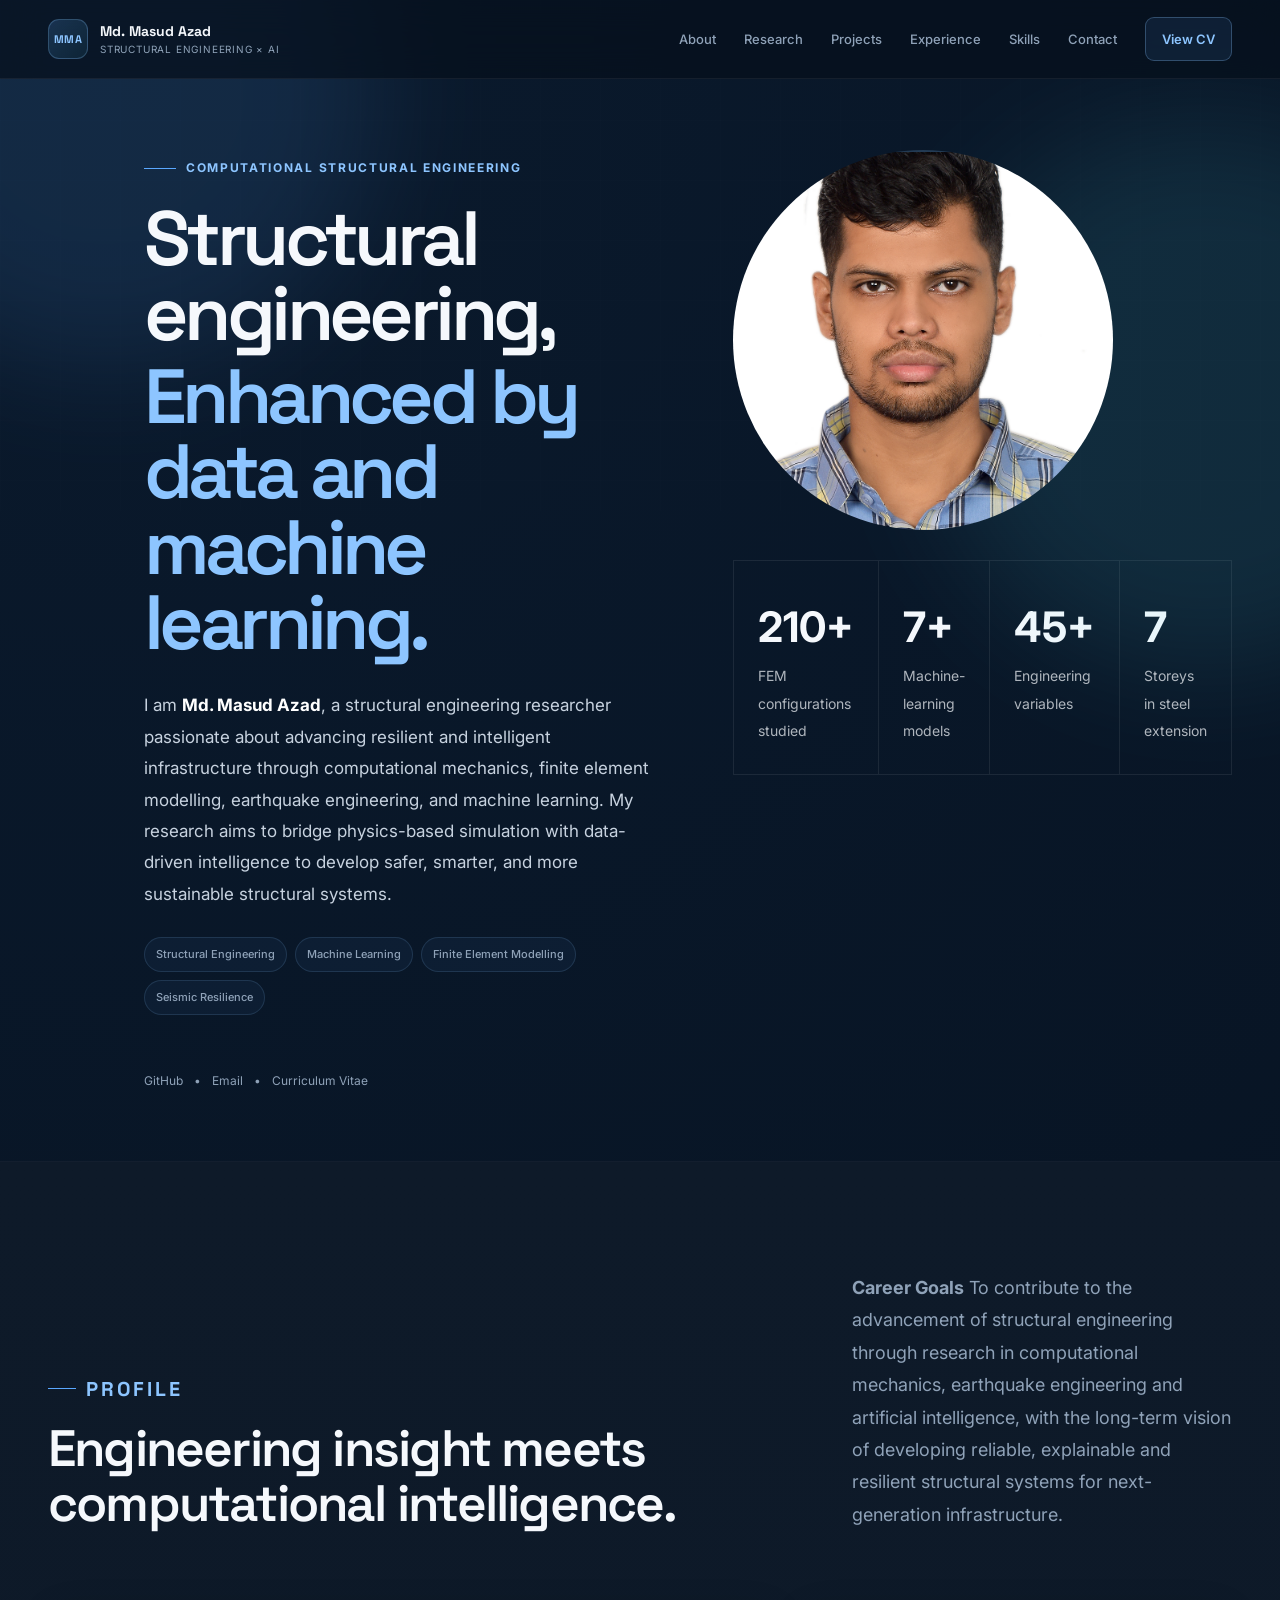
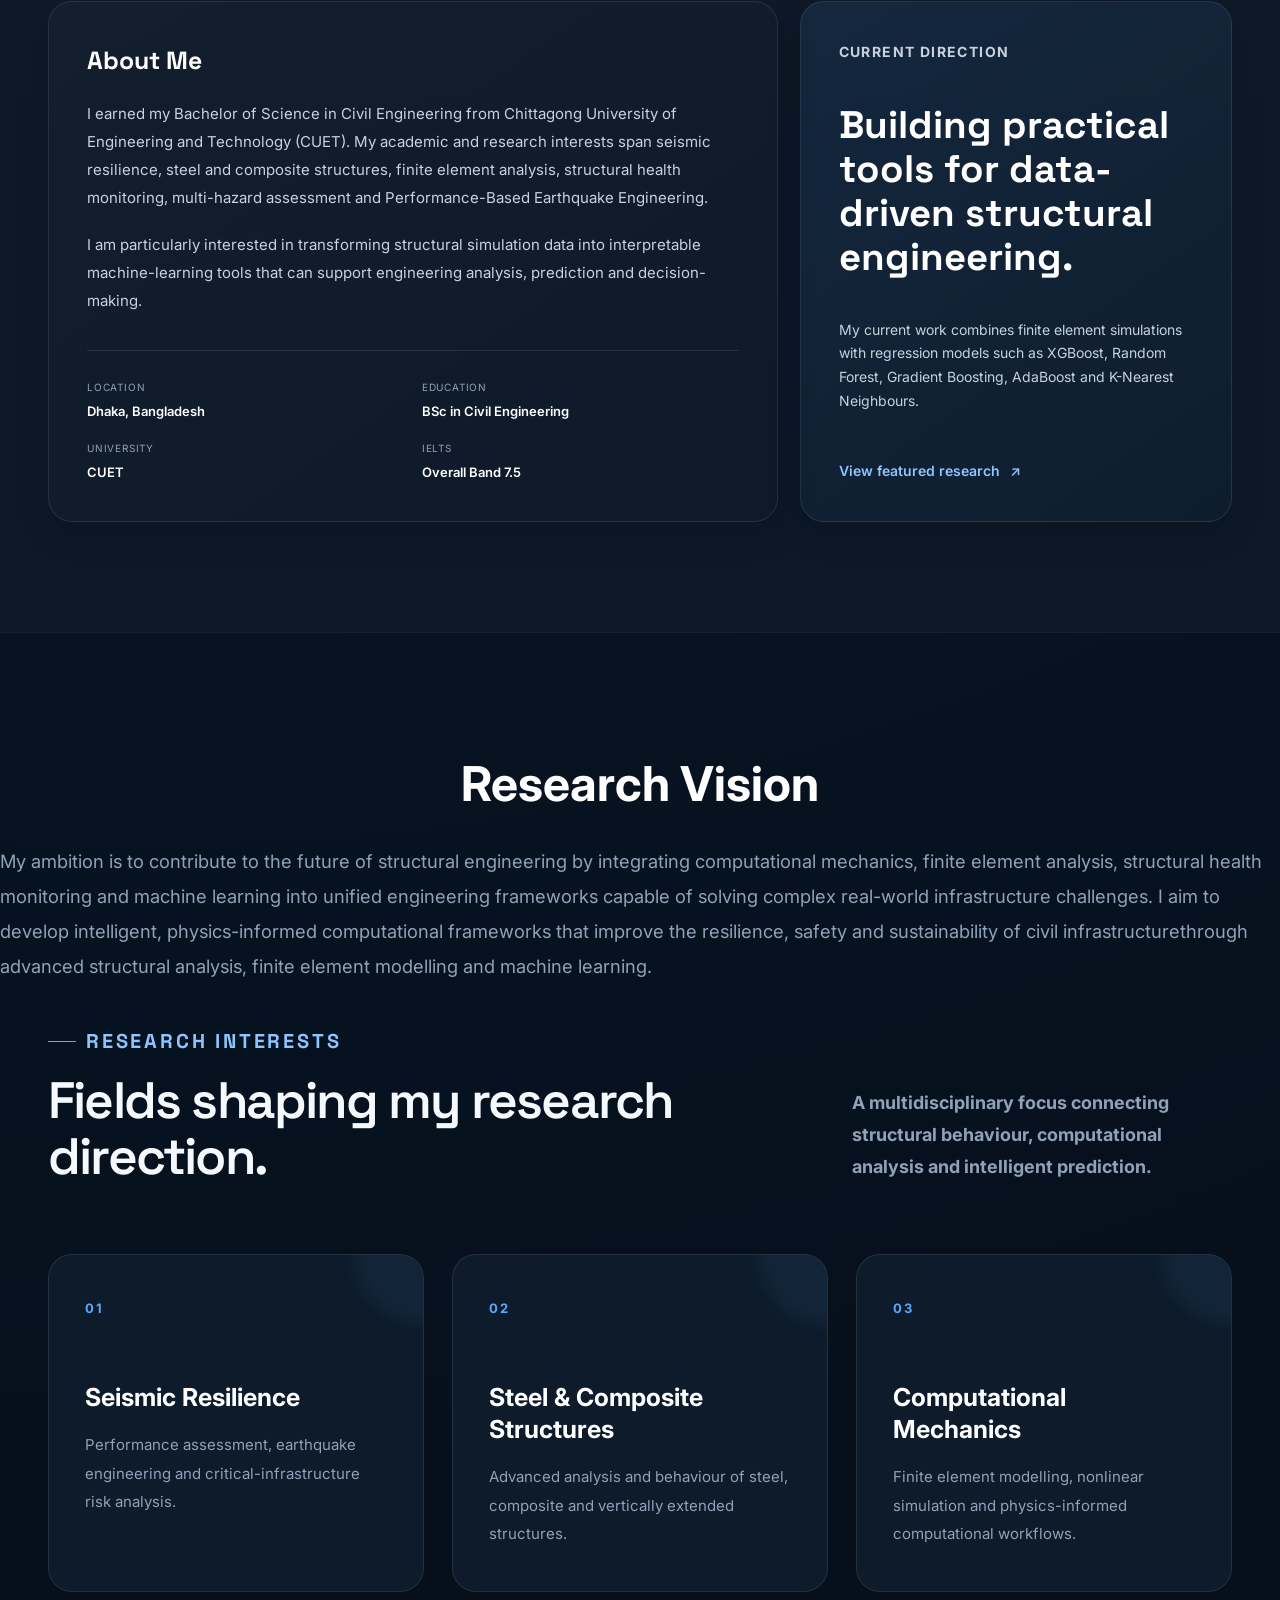
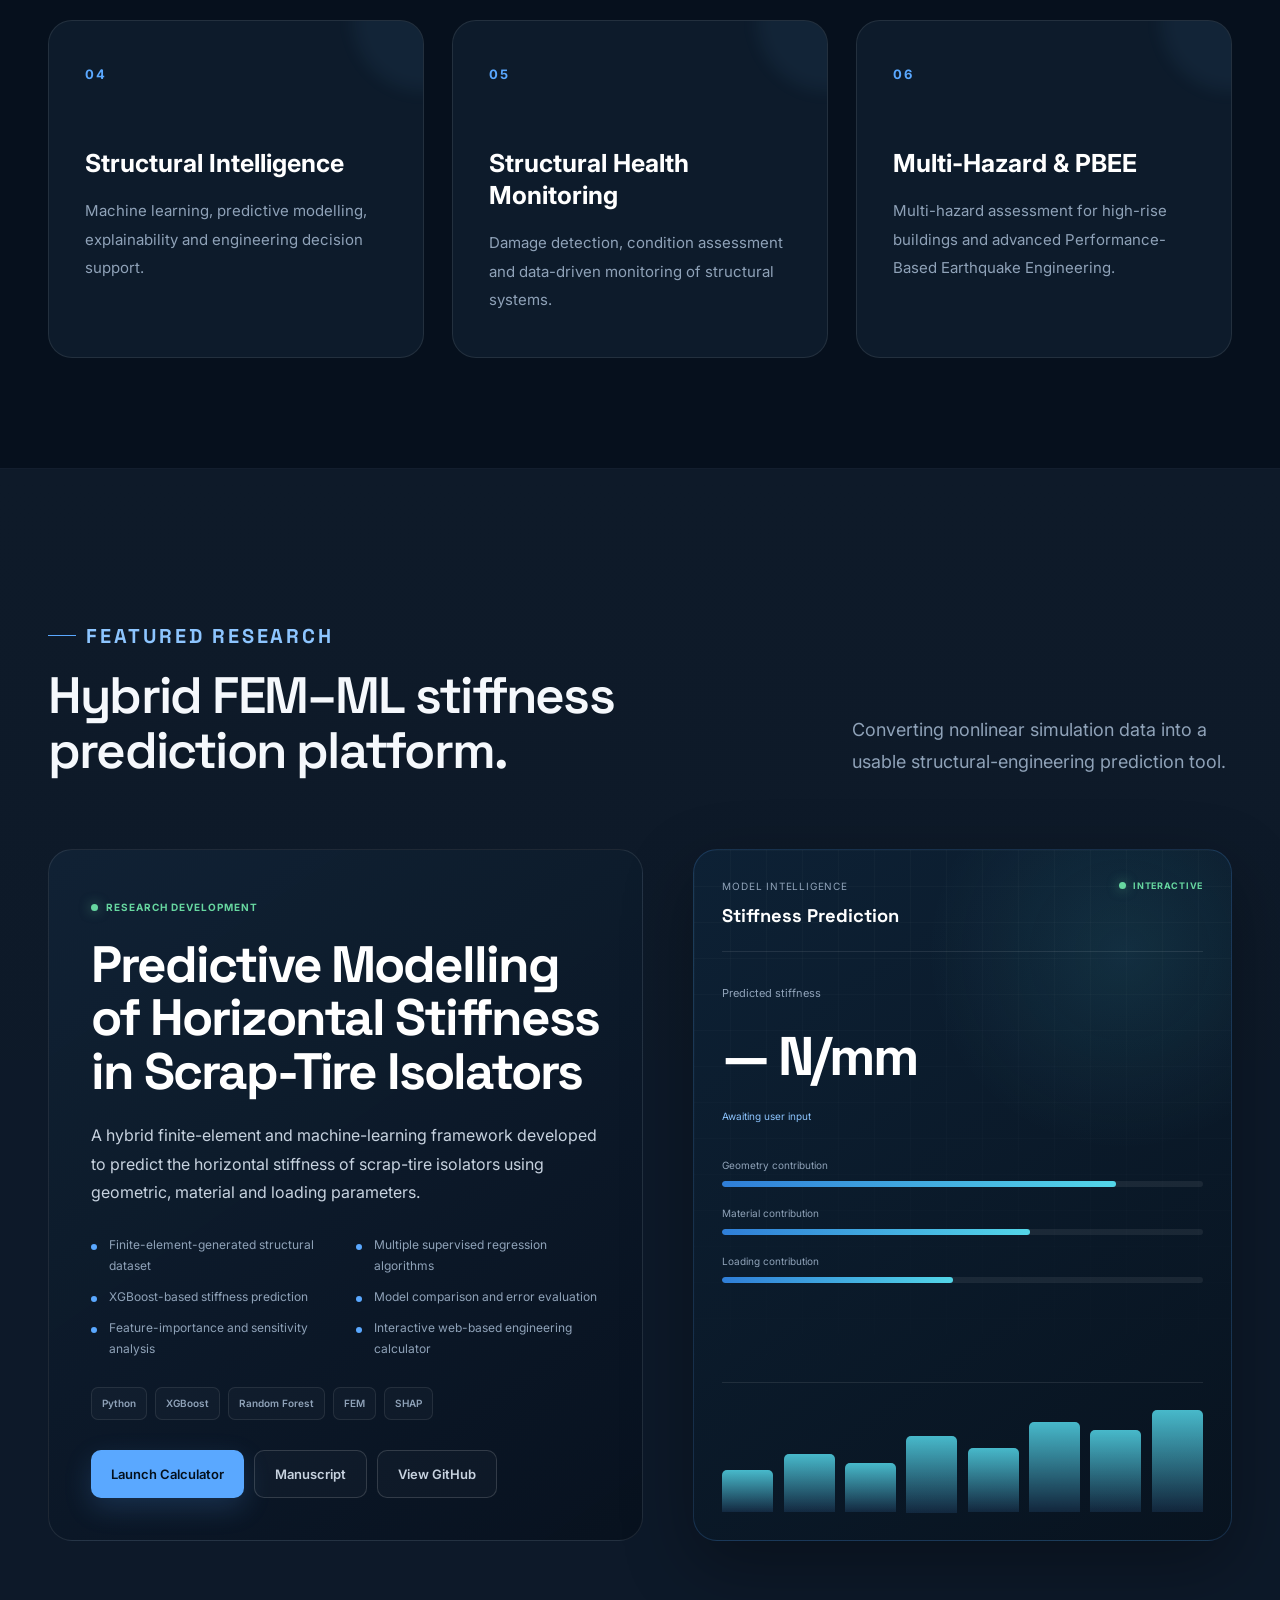
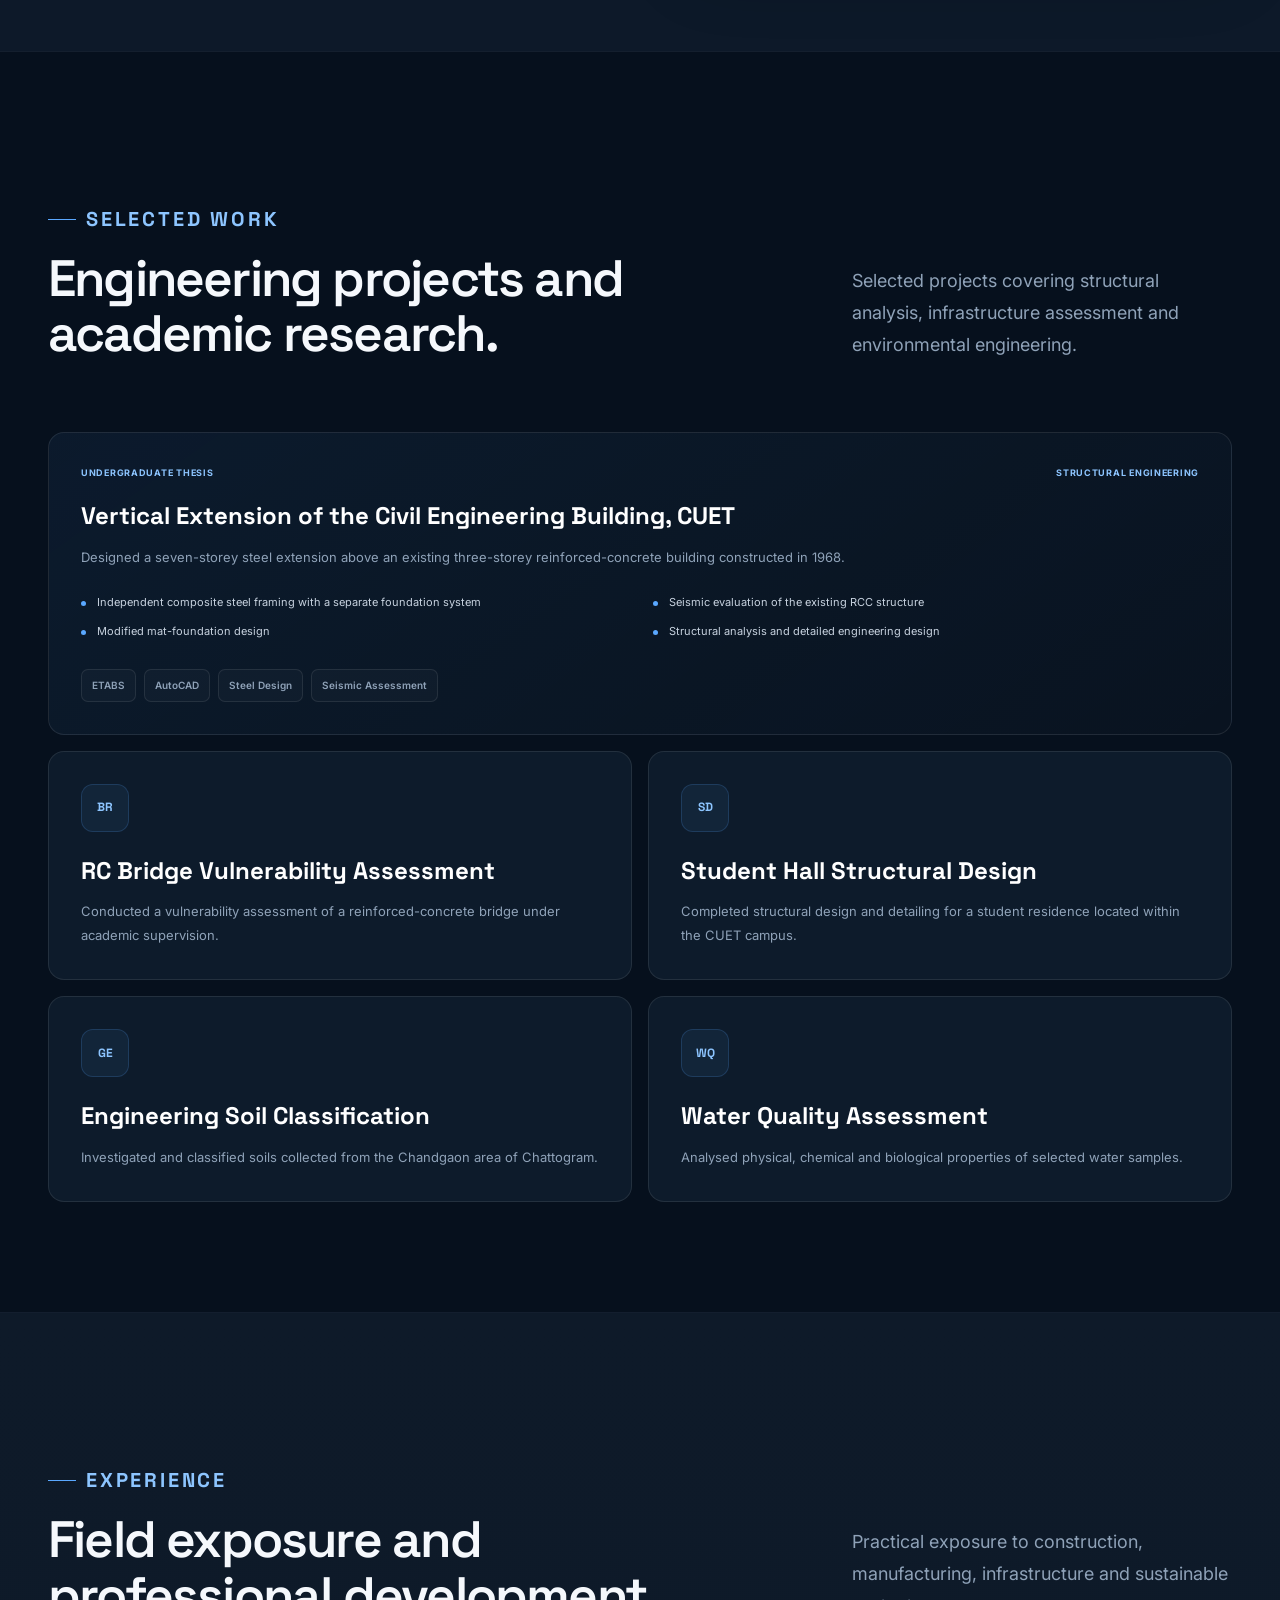
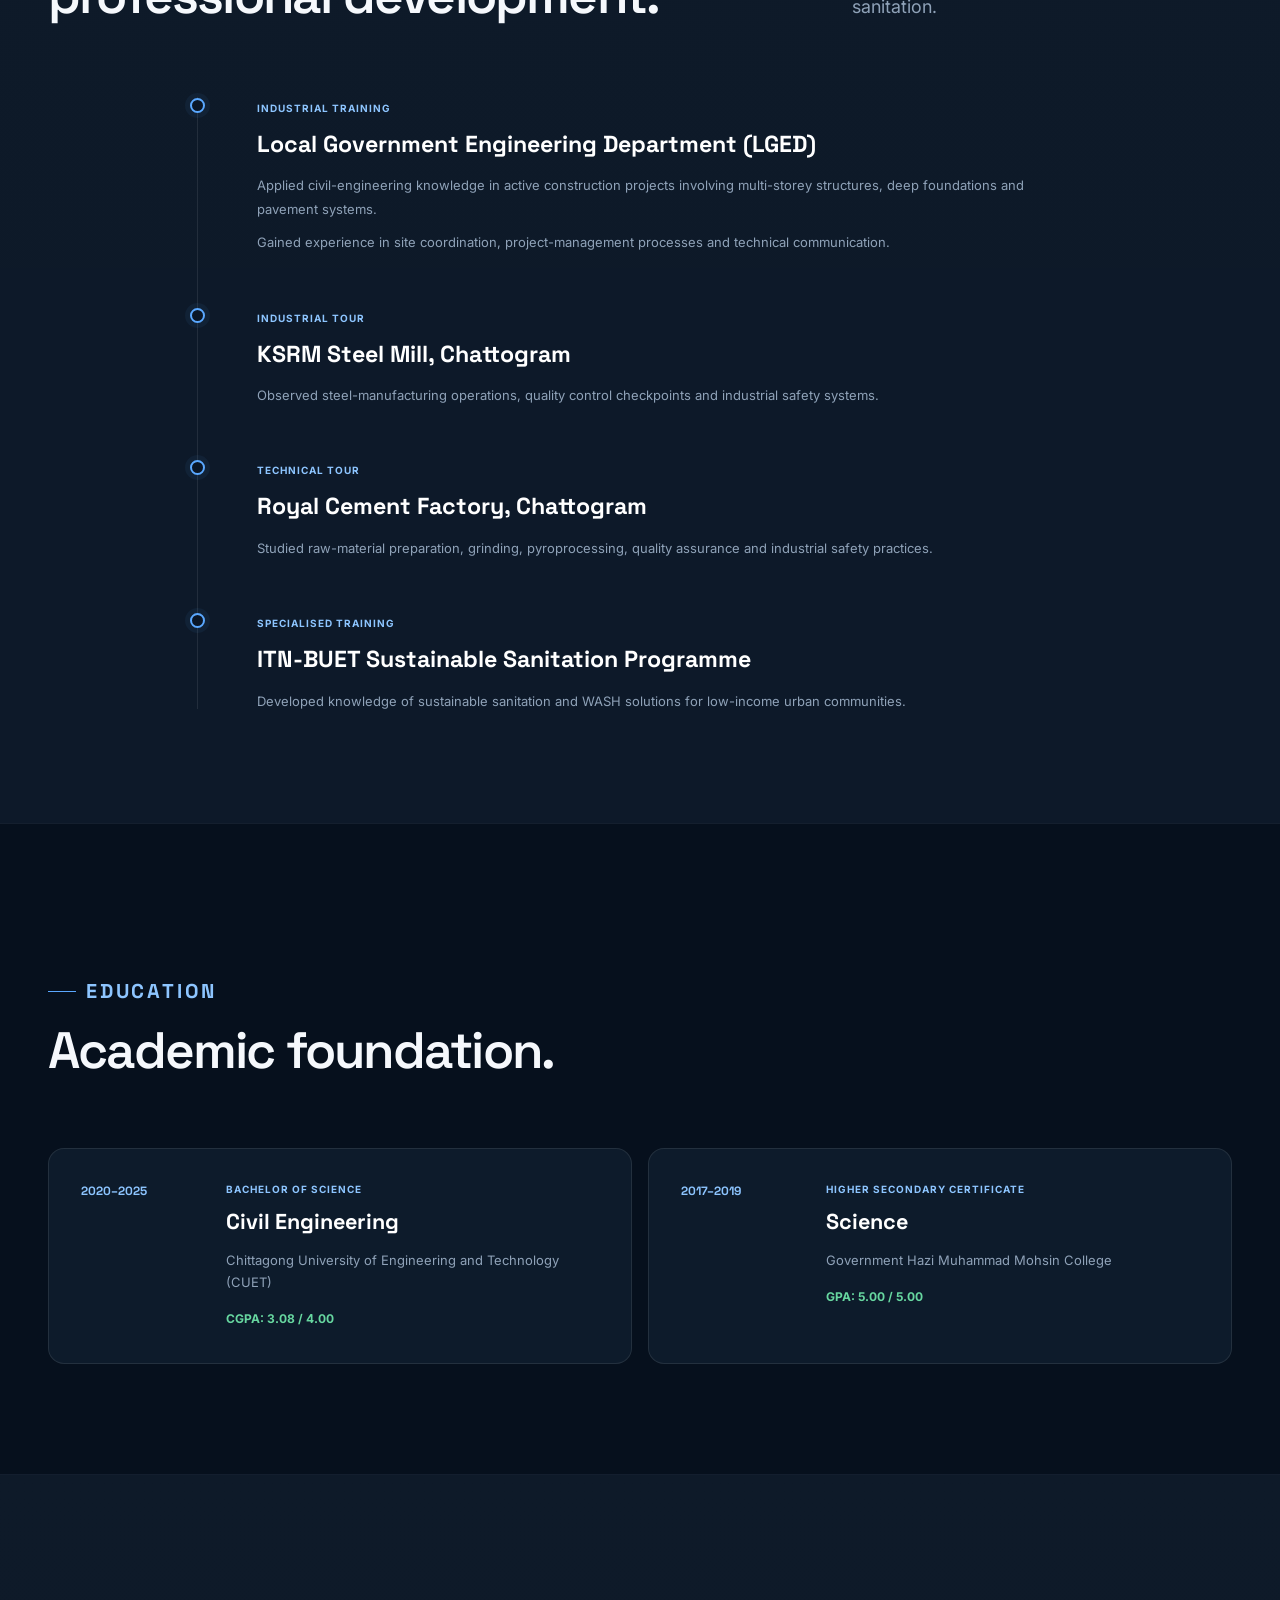
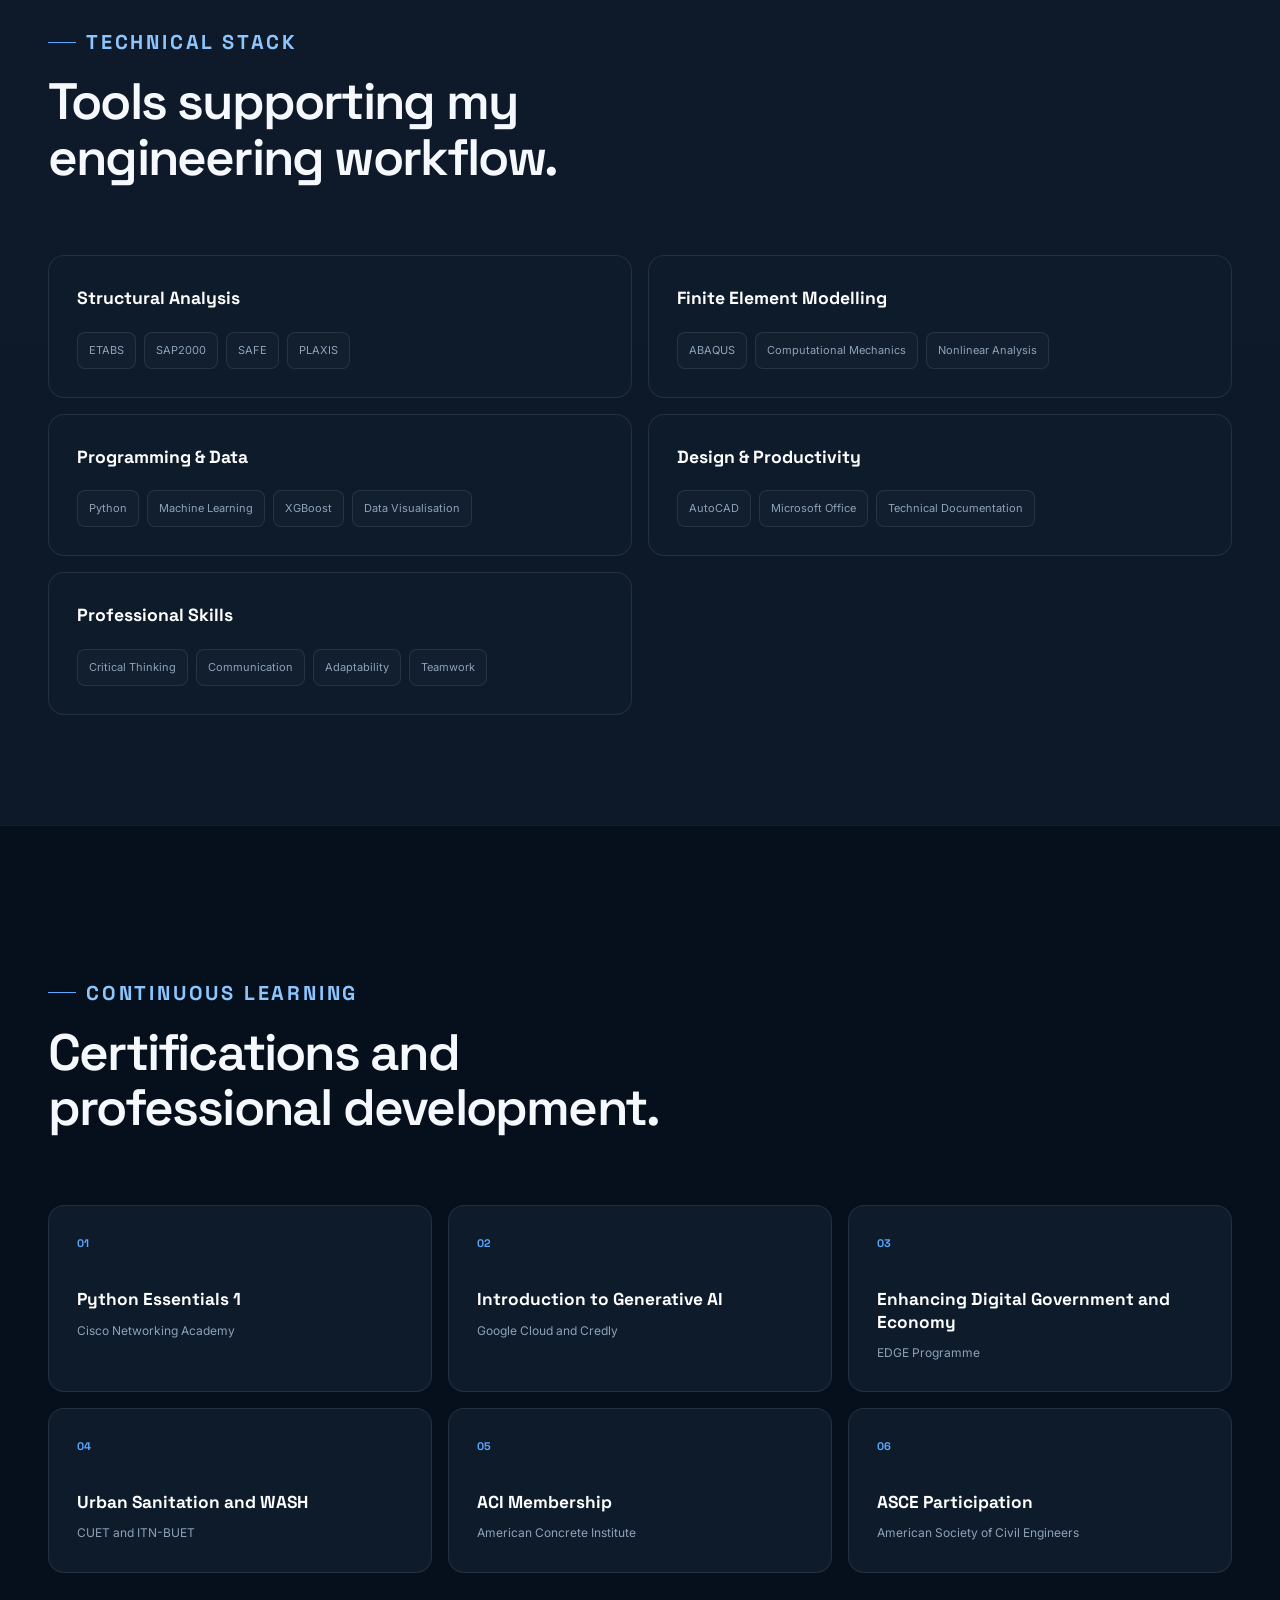
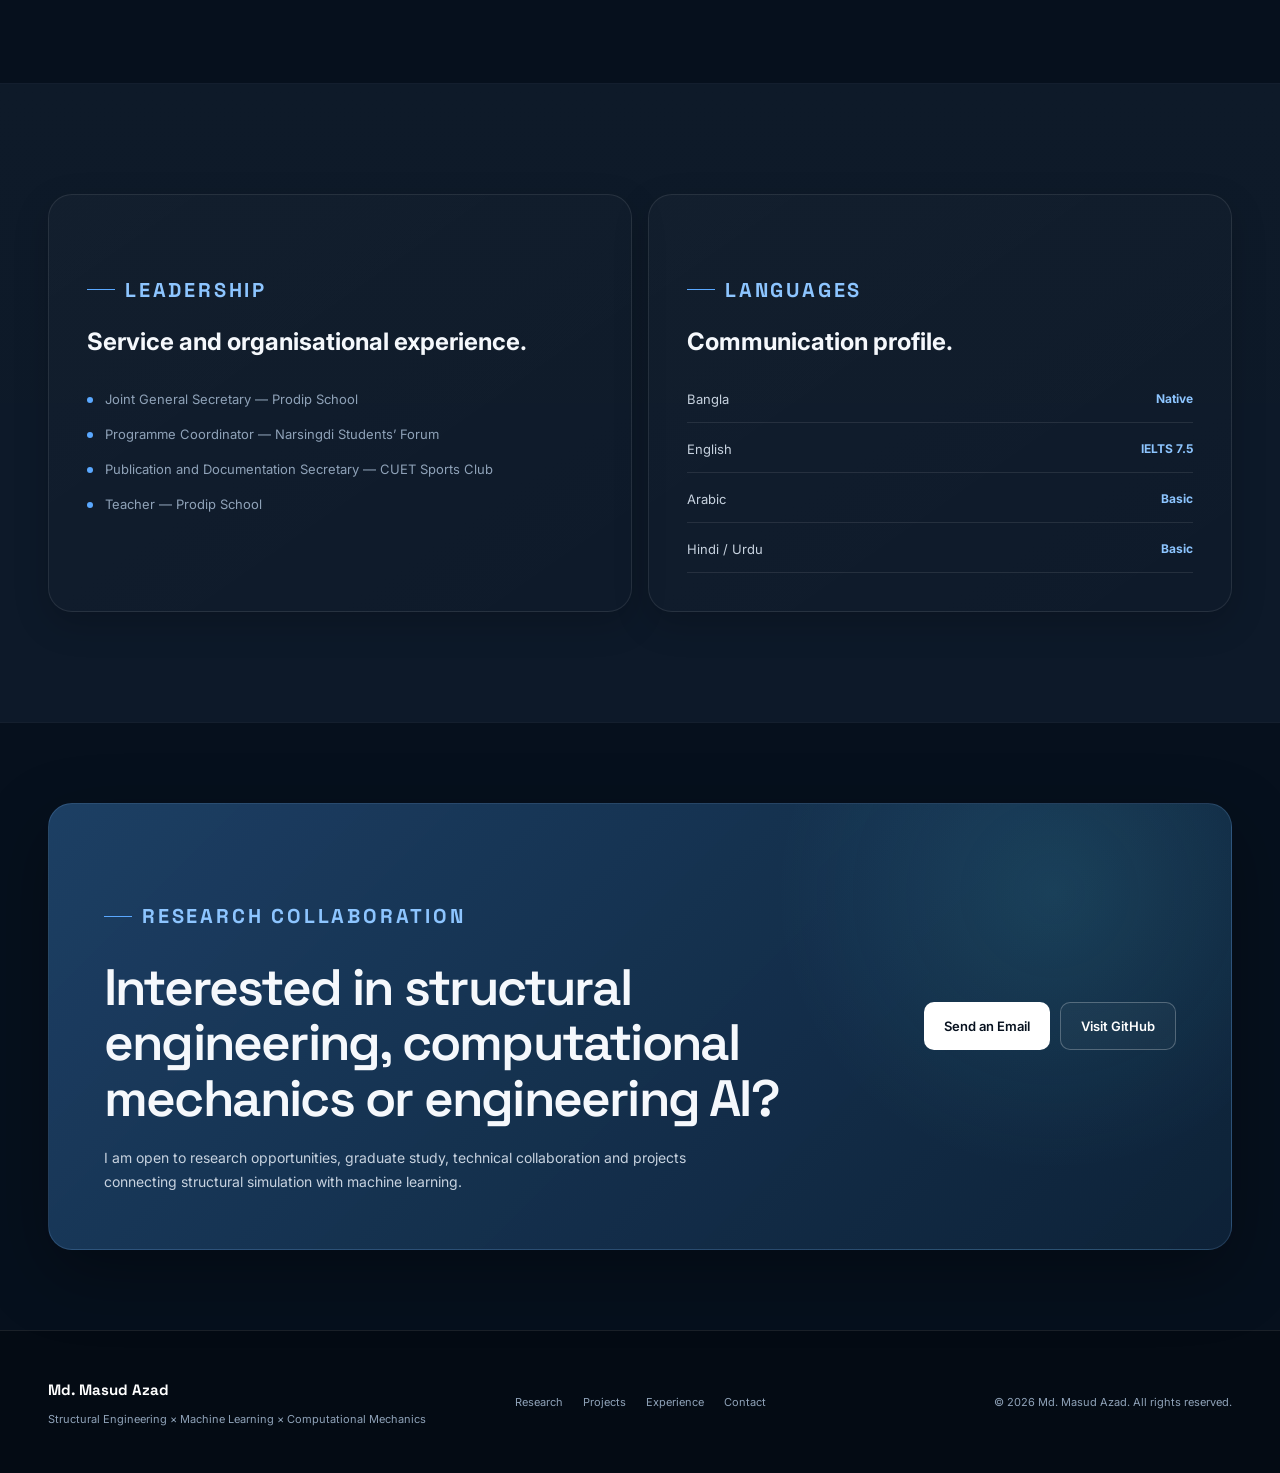
==== commit 14709423: "Update index.html" ====
--- a/index.html
+++ b/index.html
@@ -467,26 +467,15 @@
 
                     <div class="project-actions">
                     
-                        
-                            class="button button-primary"
-                            href="calculator.html"
-                        >
+                        <a class="button button-primary" href="calculator.html">
                             Launch Calculator
                         </a>
                     
-                        
-                            class="button button-secondary"
-                            href="manuscript/index.html"
-                        >
+                        <a class="button button-secondary" href="manuscript/index.html">
                             Manuscript
                         </a>
                     
-                        
-                            class="button button-secondary"
-                            href="https://github.com/mdmasudazad"
-                            target="_blank"
-                            rel="noopener noreferrer"
-                        >
+                        <a class="button button-secondary" href="https://github.com/mdmasudazad" target="_blank" rel="noopener noreferrer">
                             View GitHub
                         </a>
                     
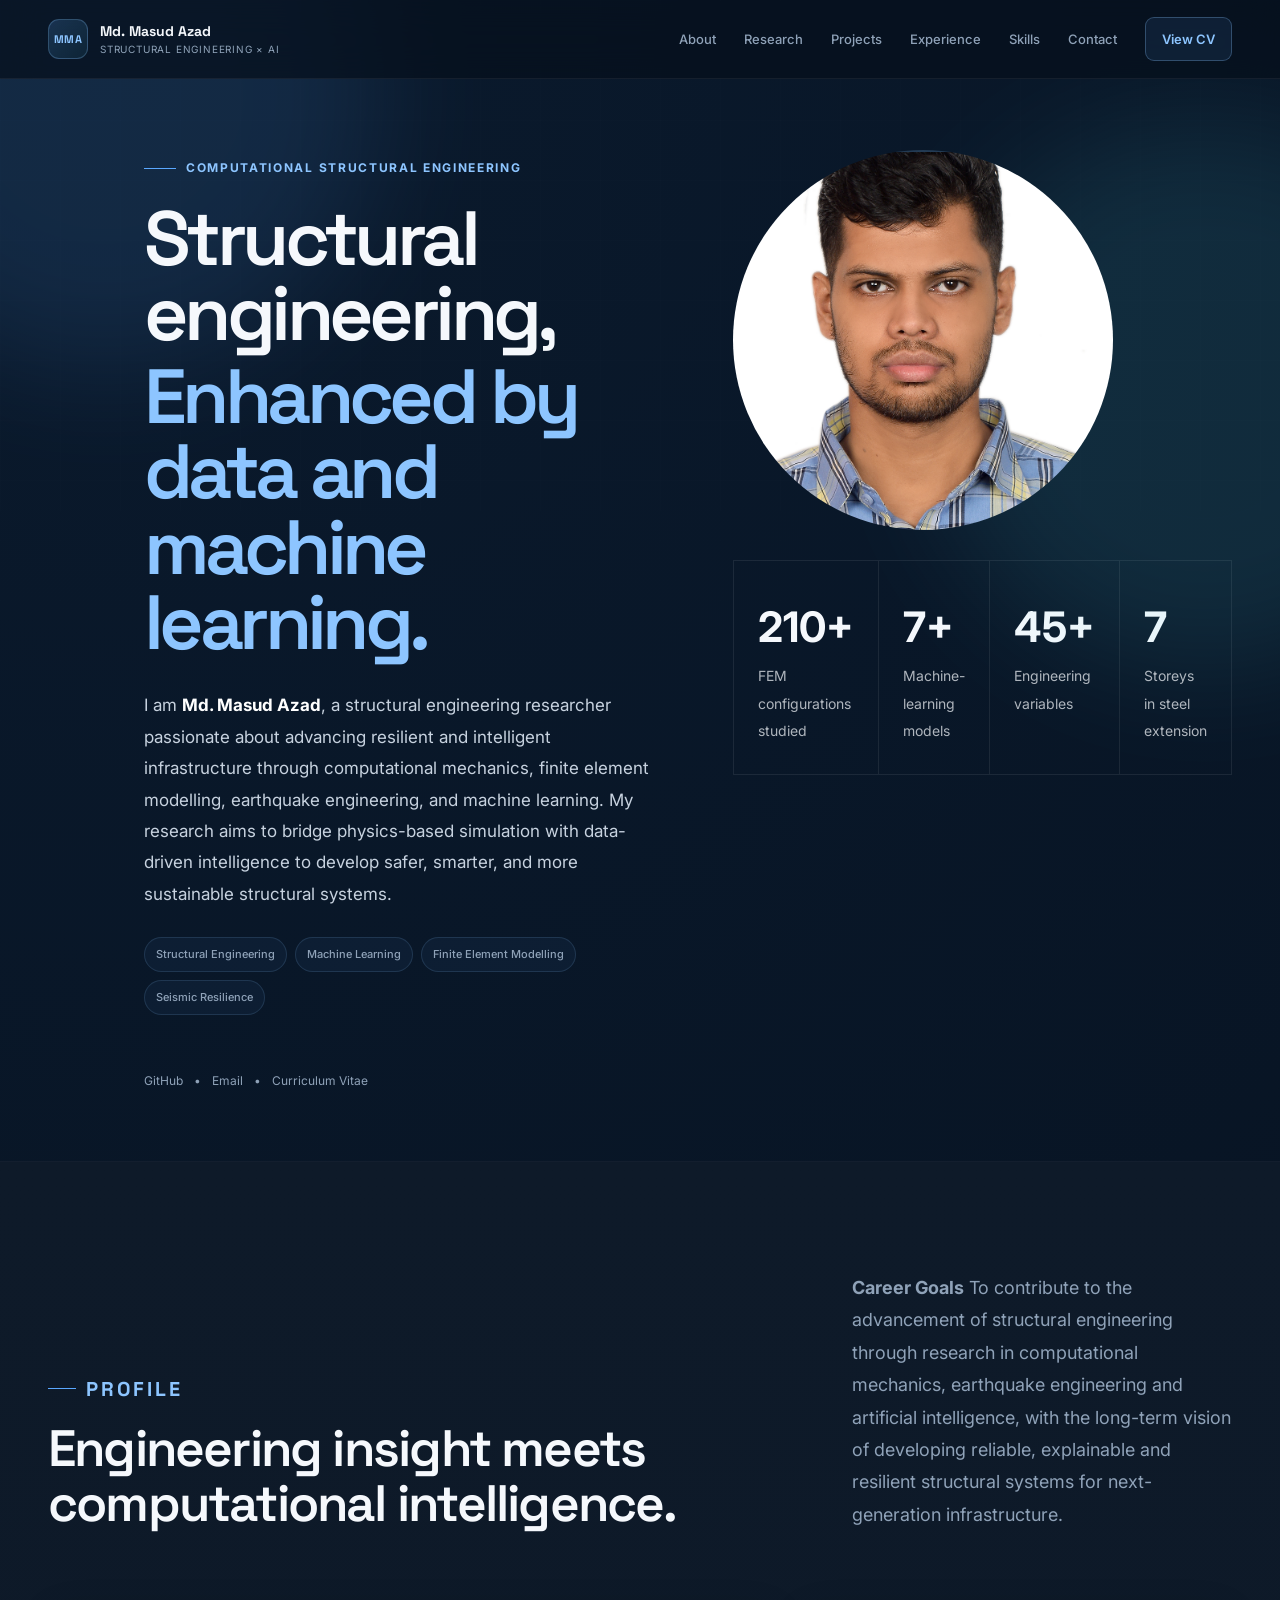
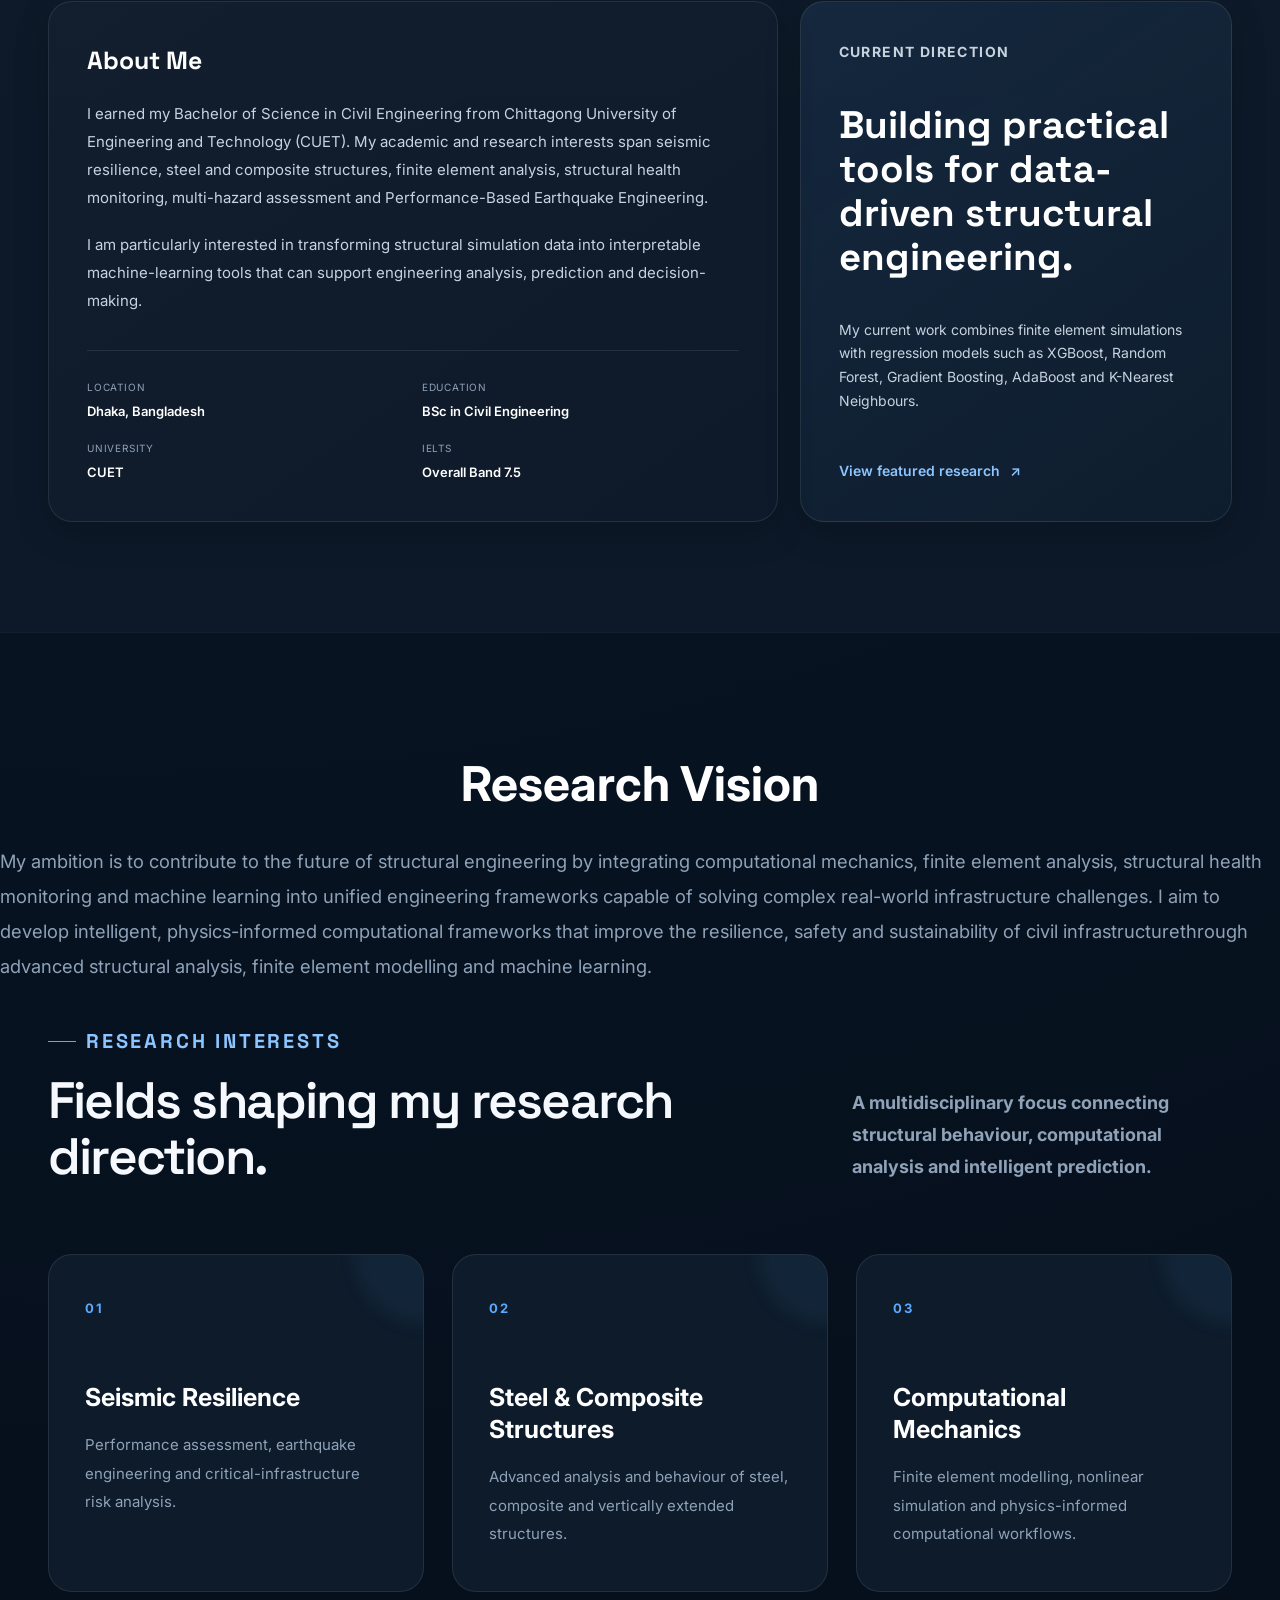
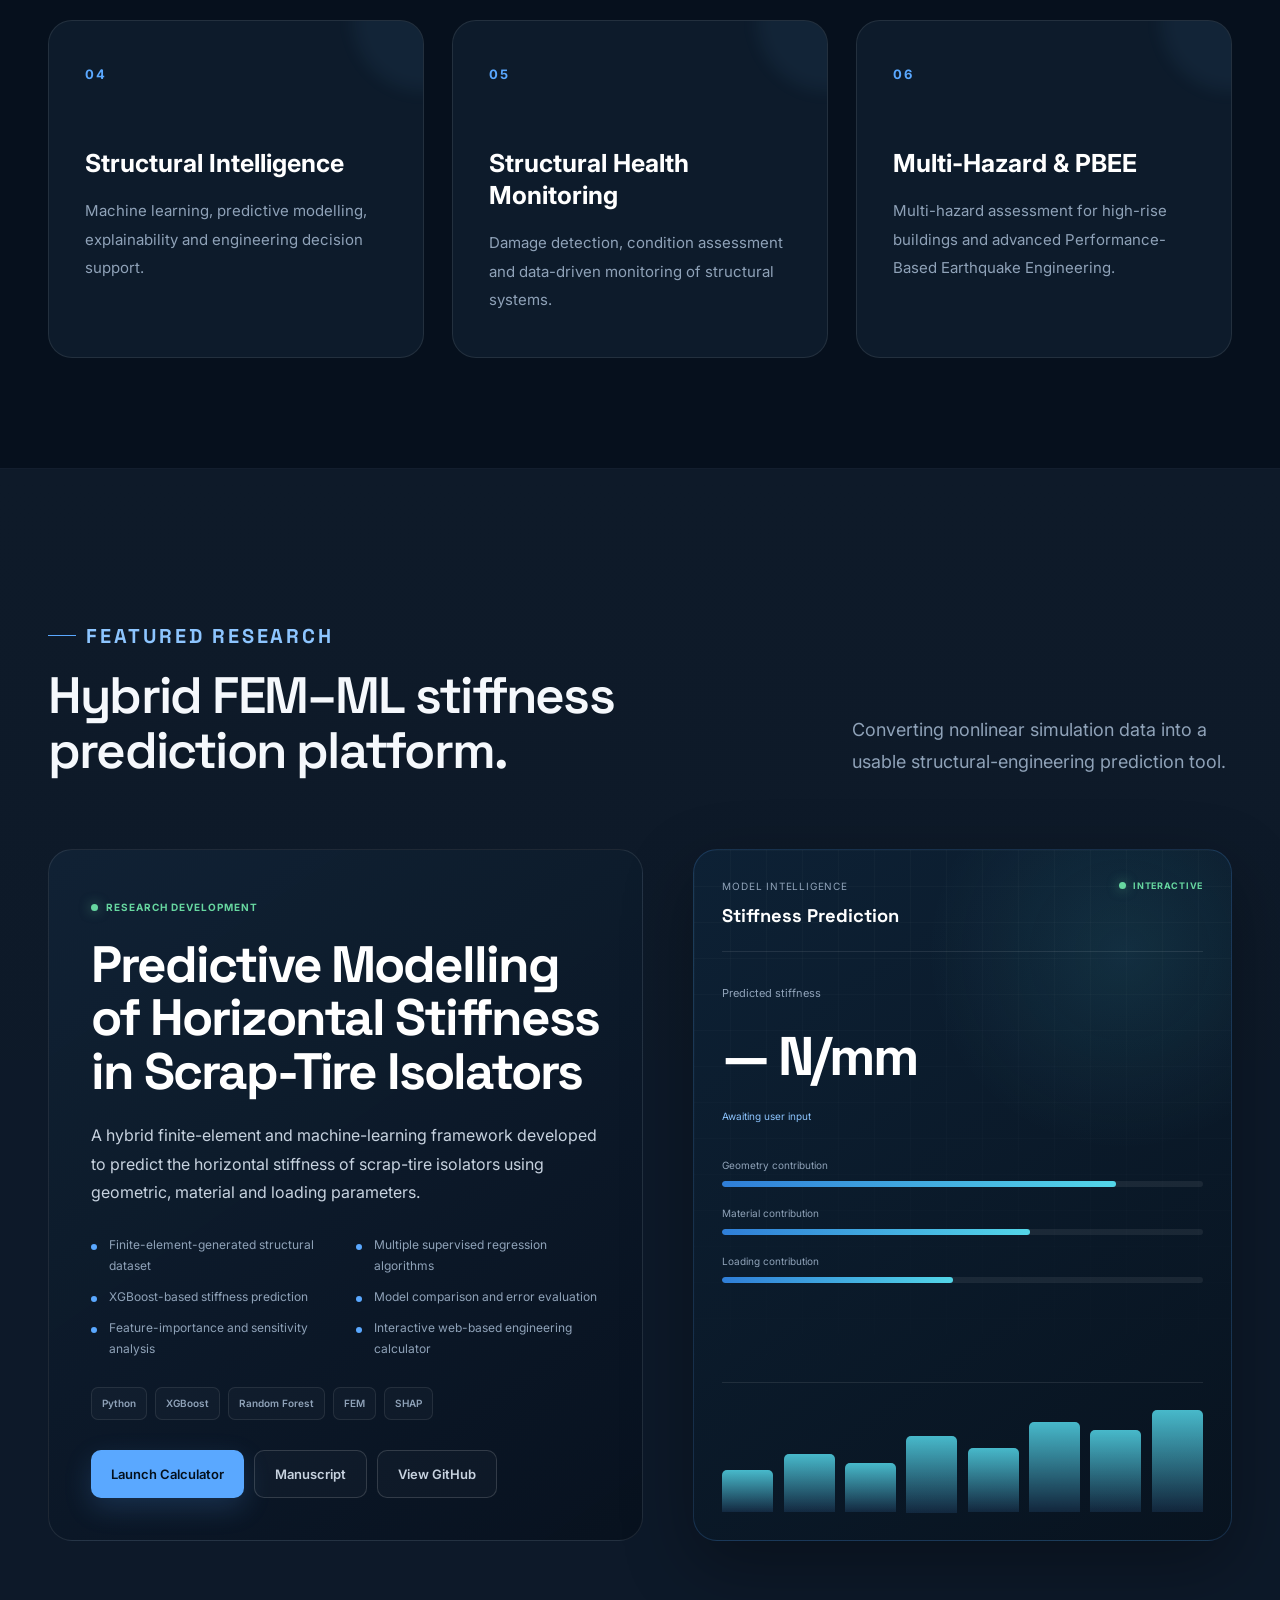
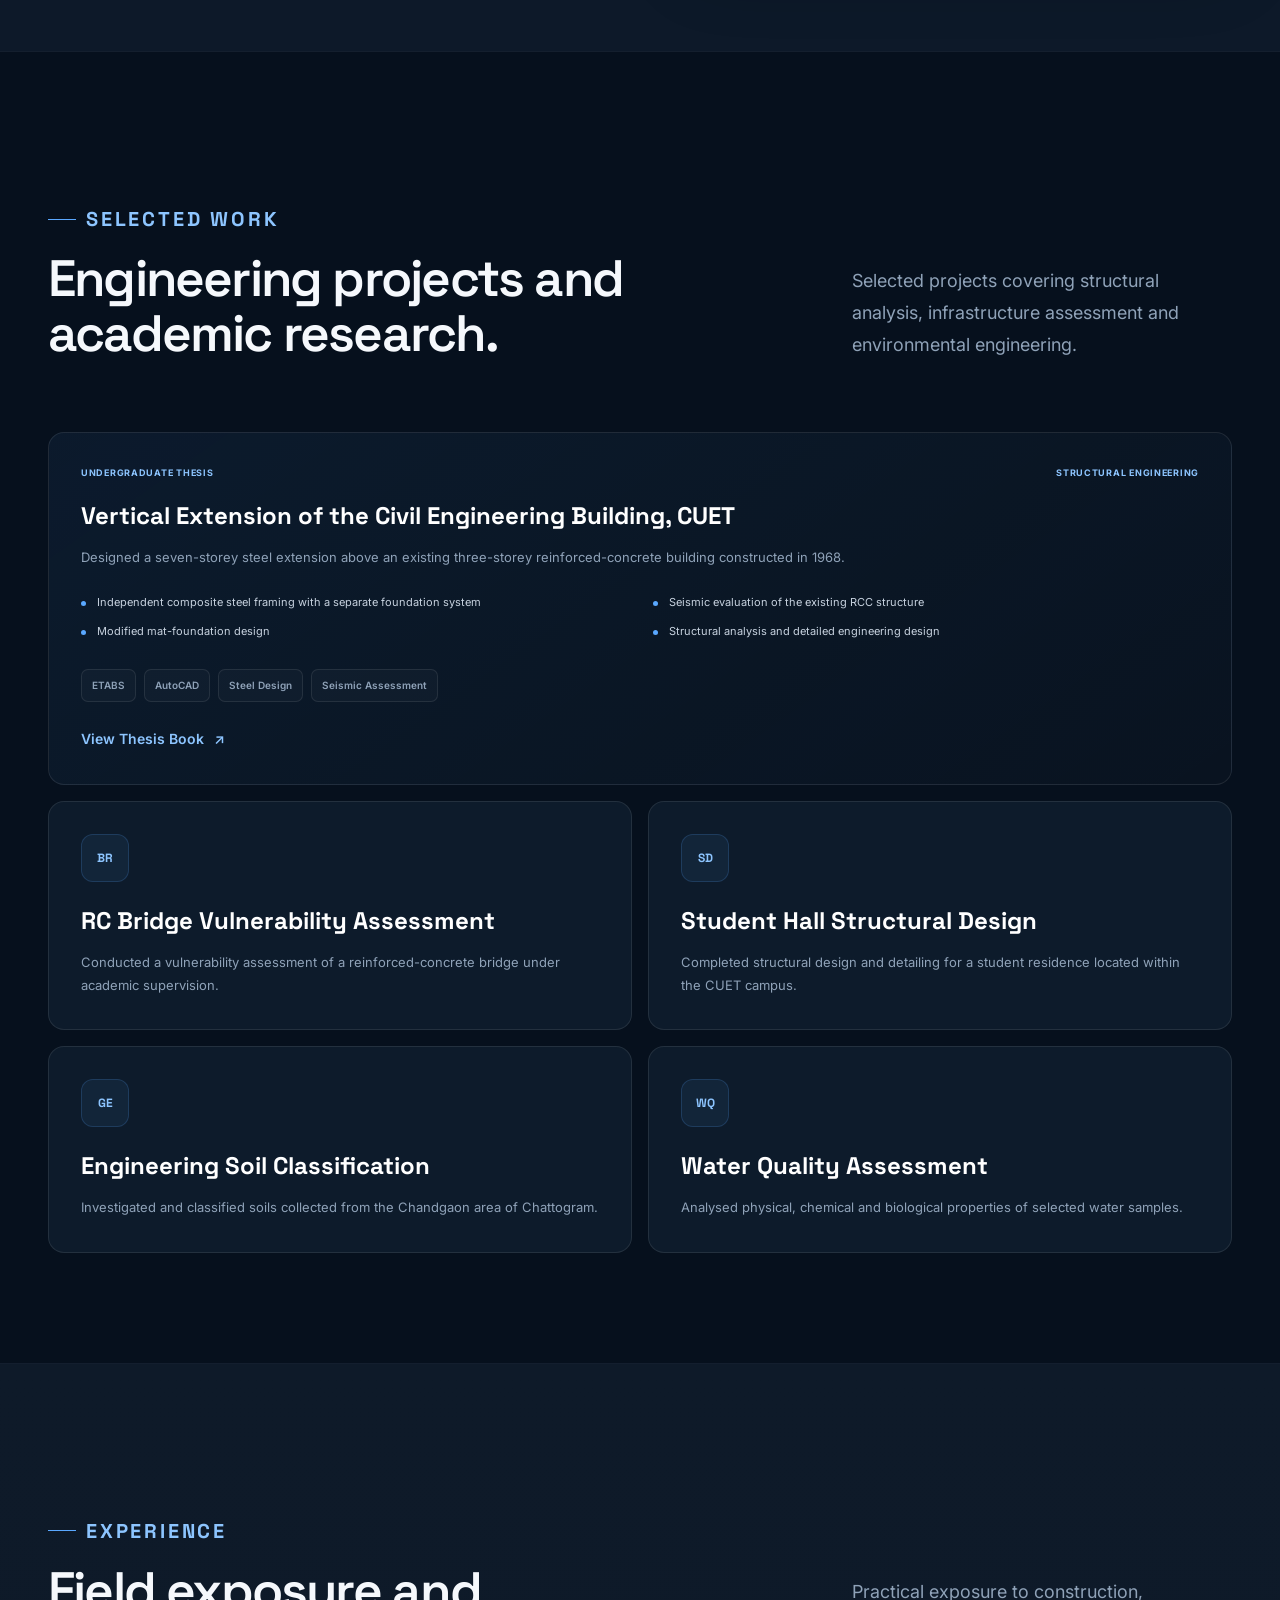
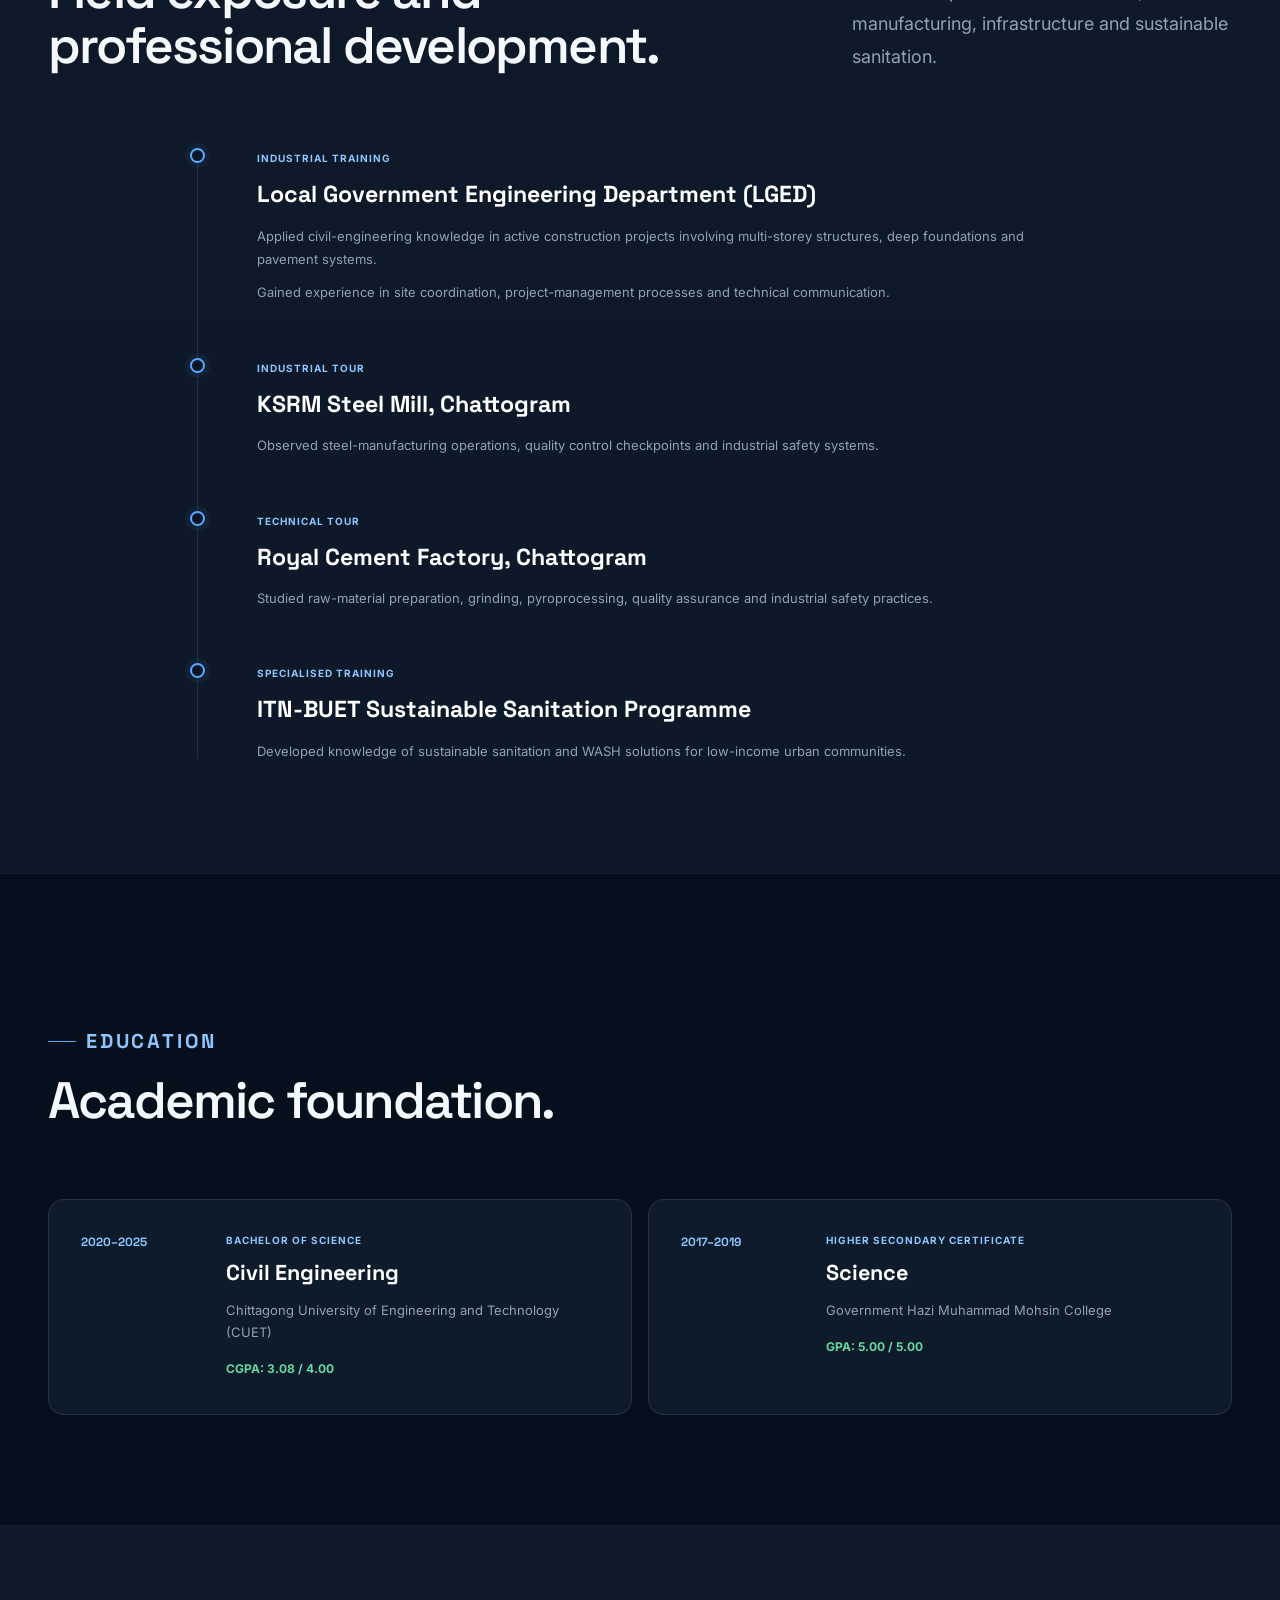
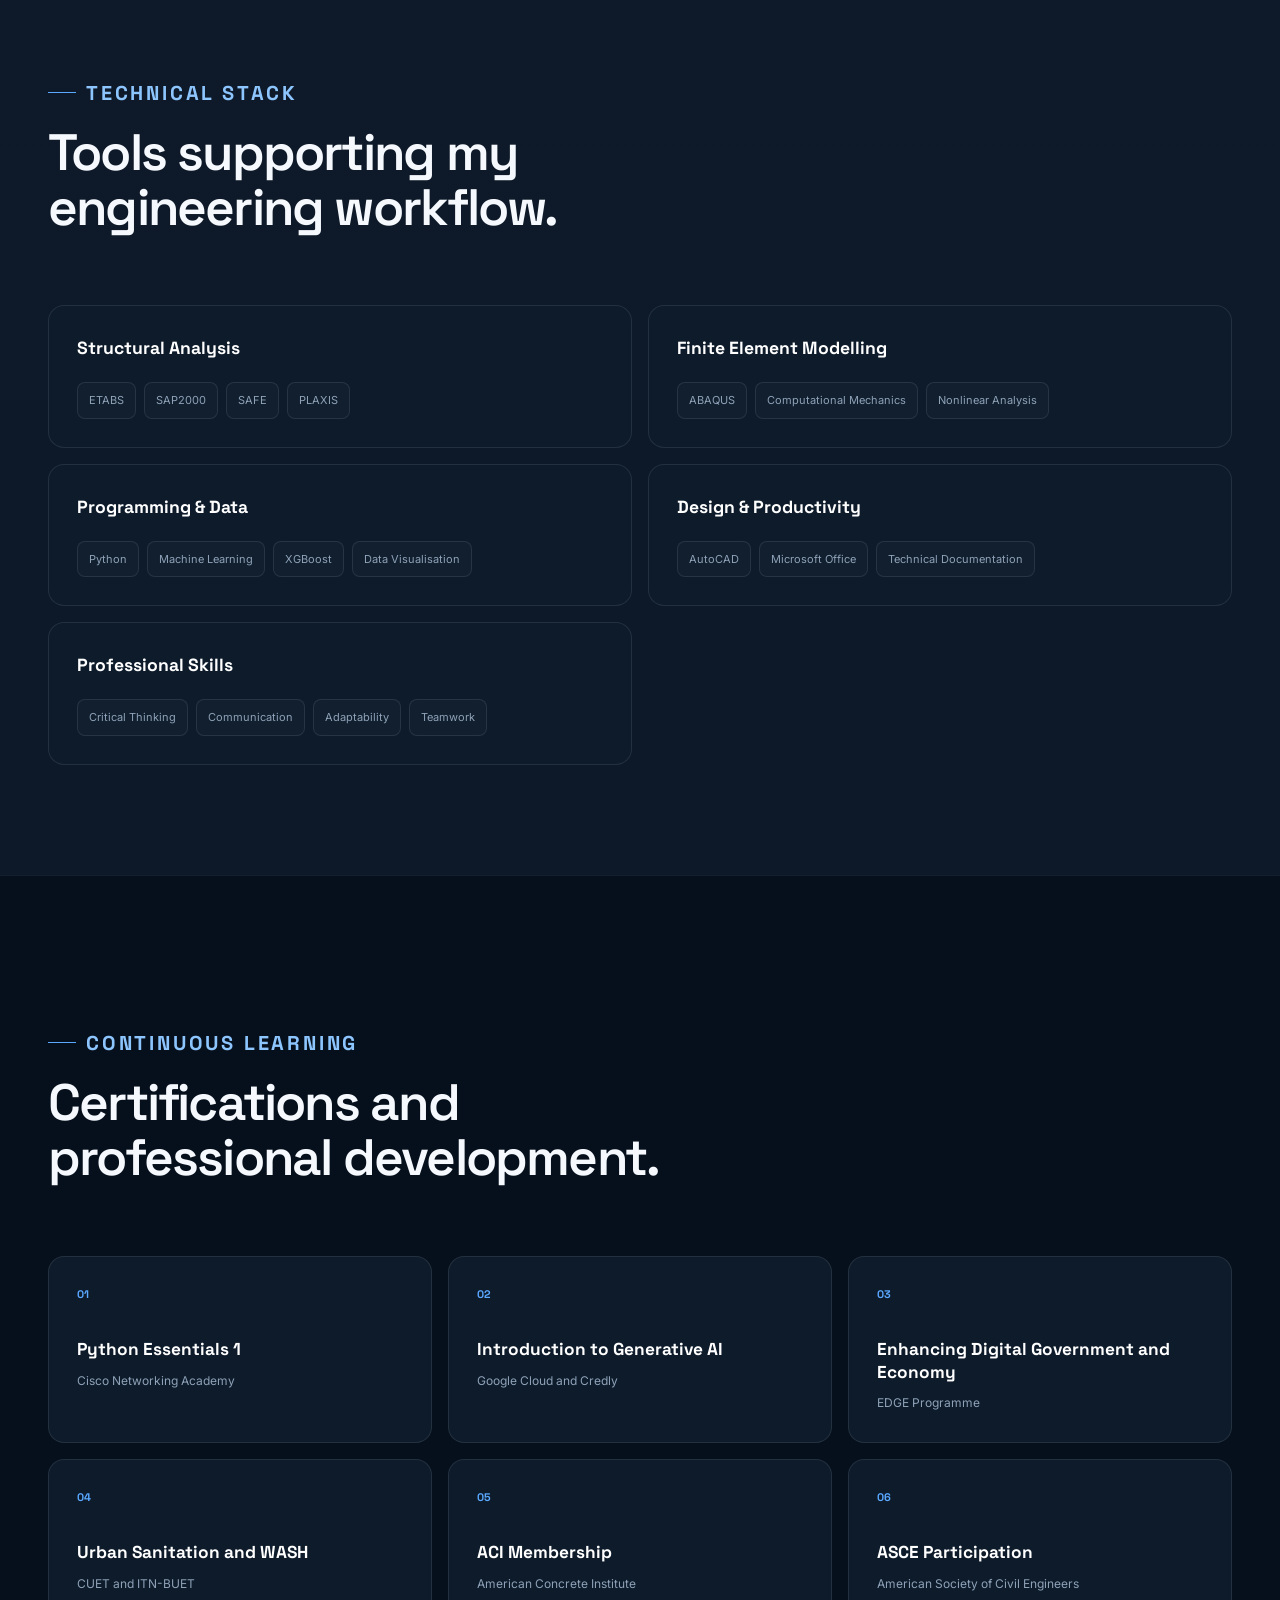
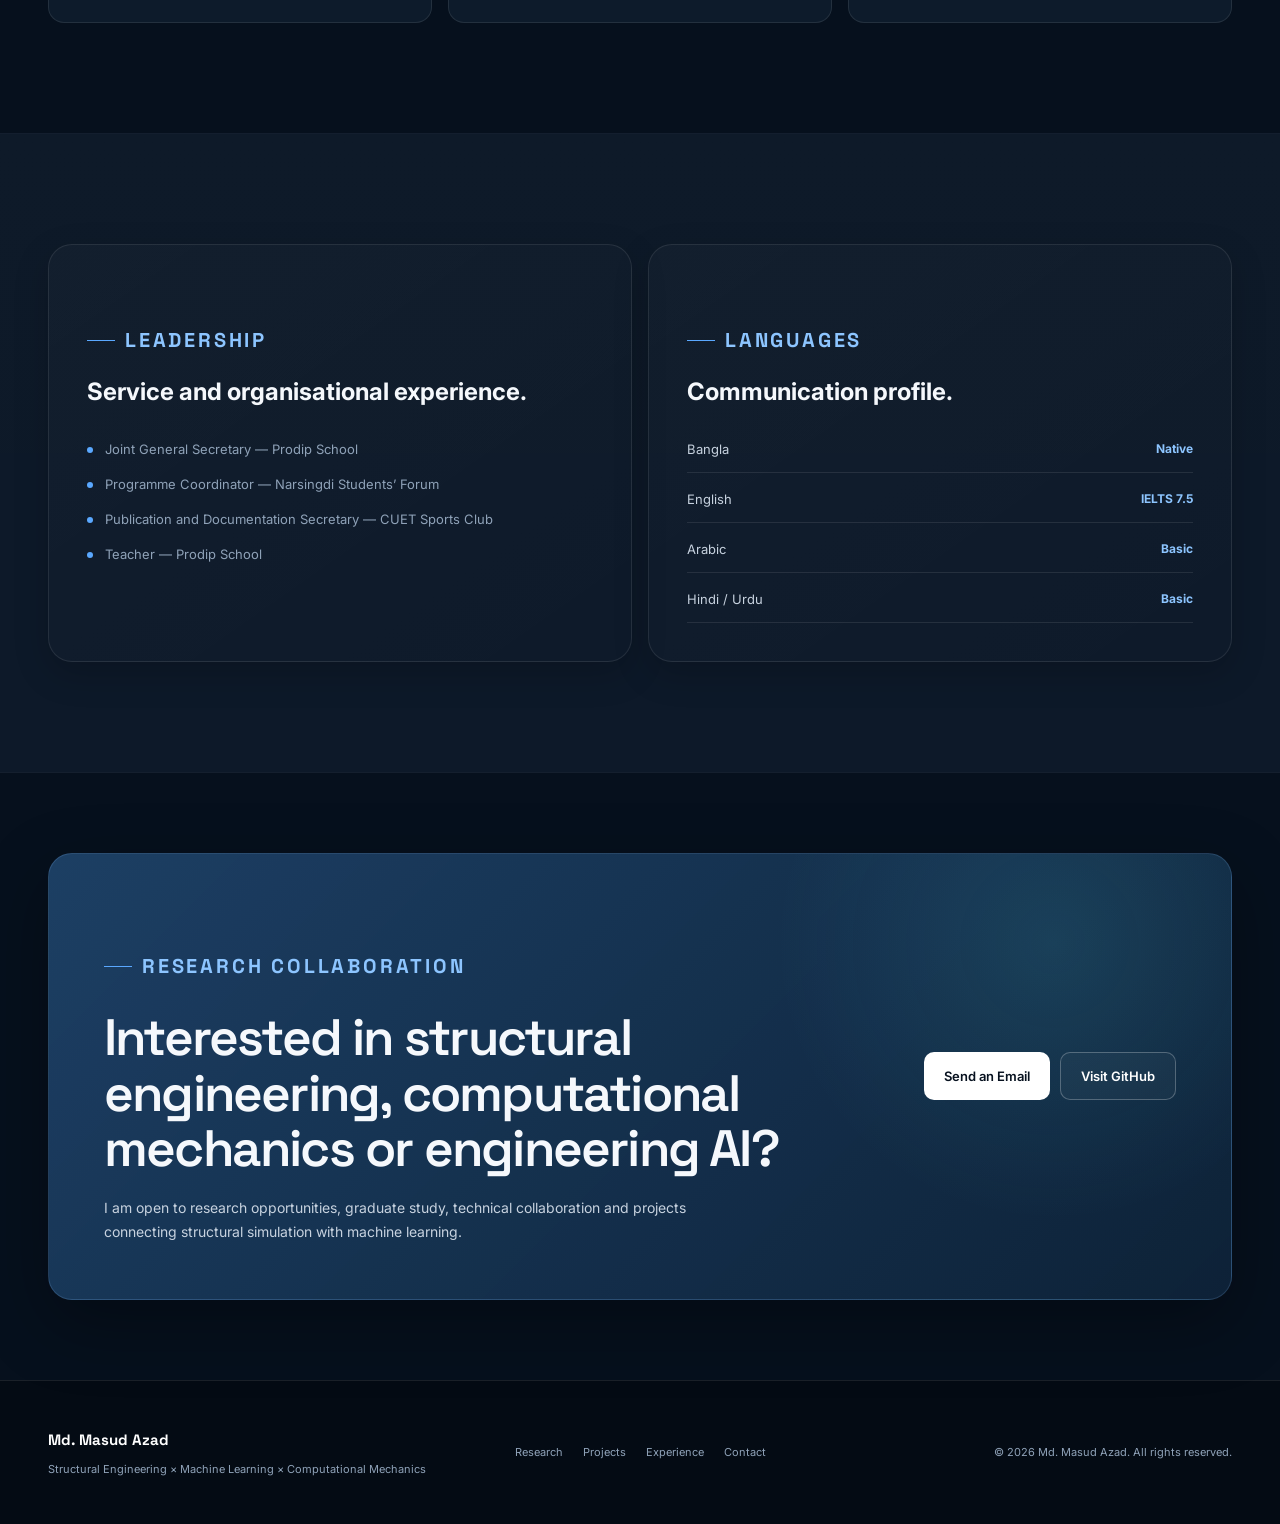
==== commit c3a6f4cd: "Update index.html" ====
--- a/index.html
+++ b/index.html
@@ -471,7 +471,7 @@
                             Launch Calculator
                         </a>
                     
-                        <a class="button button-secondary" href="manuscript/index.html">
+                        <a class="button button-secondary" href="manuscript.html">
                             Manuscript
                         </a>
                     
@@ -604,6 +604,13 @@
                         <span>Steel Design</span>
                         <span>Seismic Assessment</span>
                     </div>
+                    
+                    <a class="text-link" href="thesis-book.html">
+                        View Thesis Book
+                        <span aria-hidden="true">↗</span>
+                    </a>
+                    
+                    </article>
 
                 </article>
 
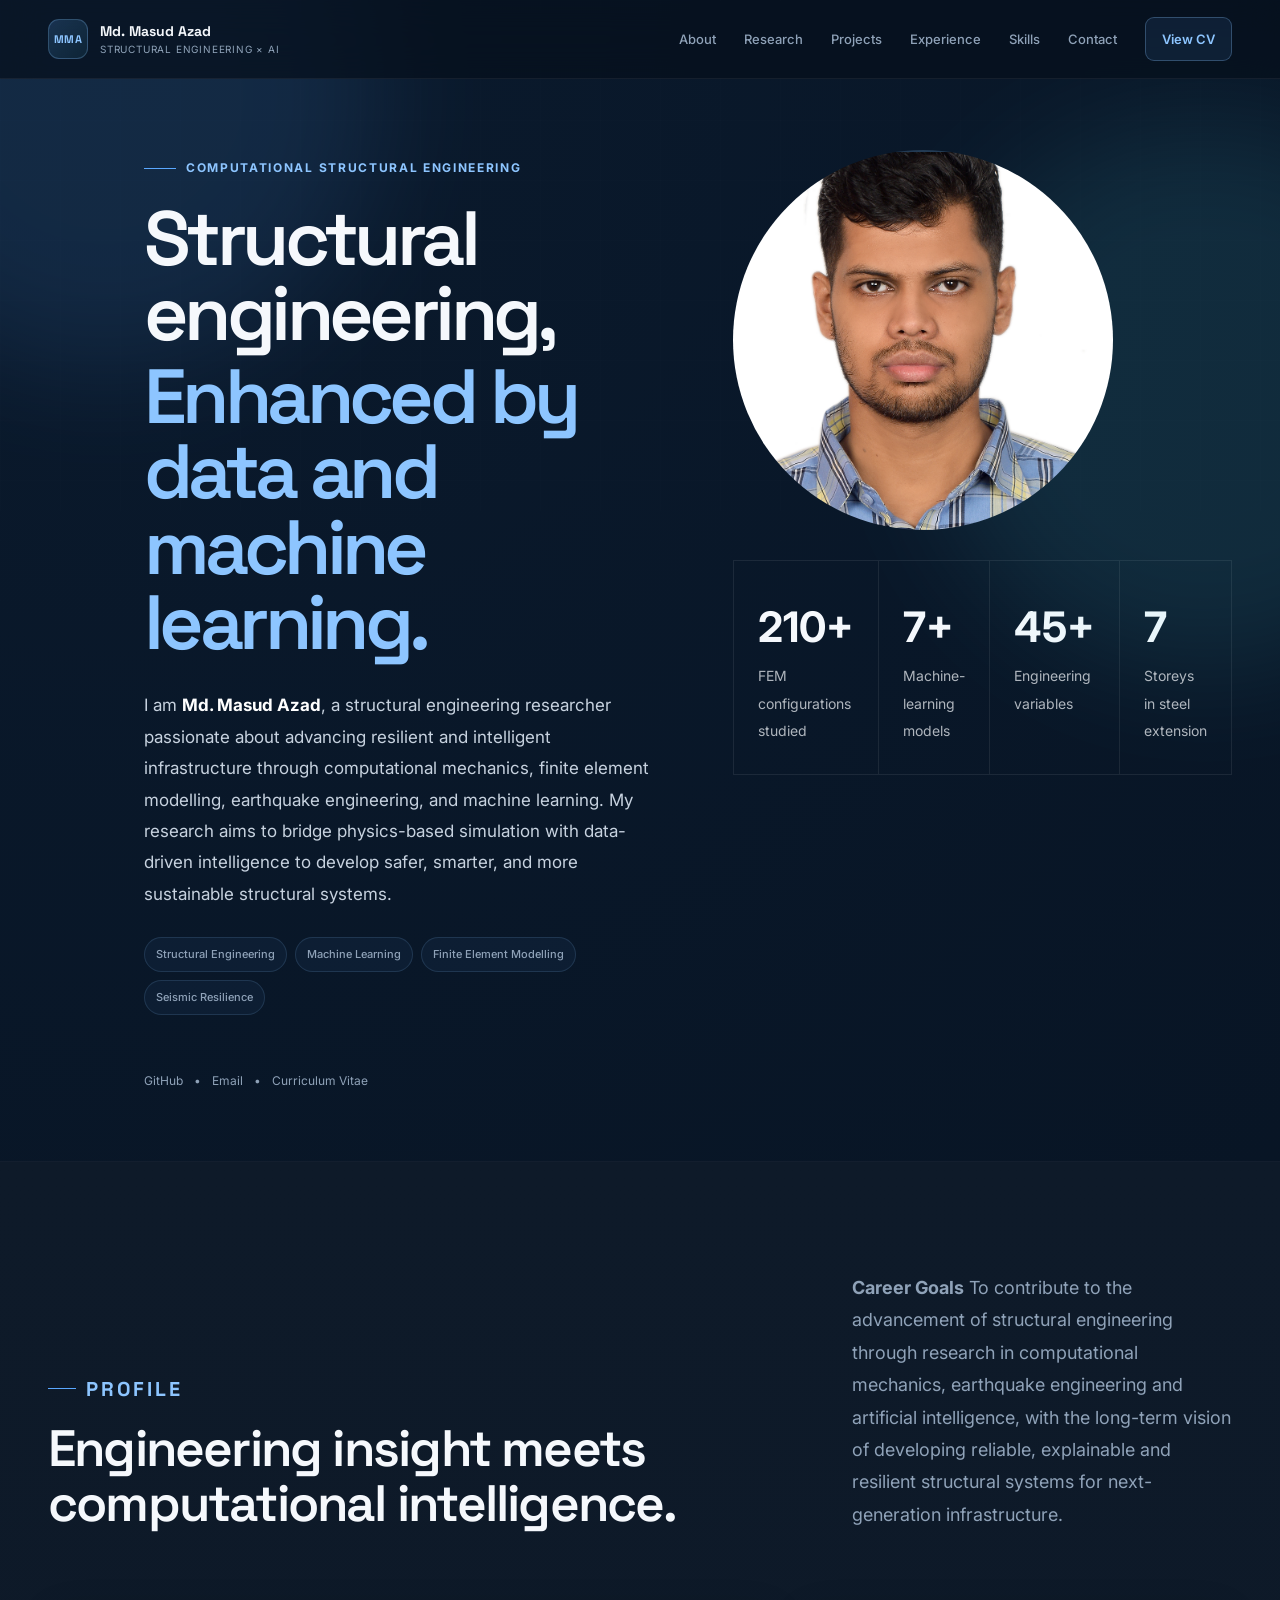
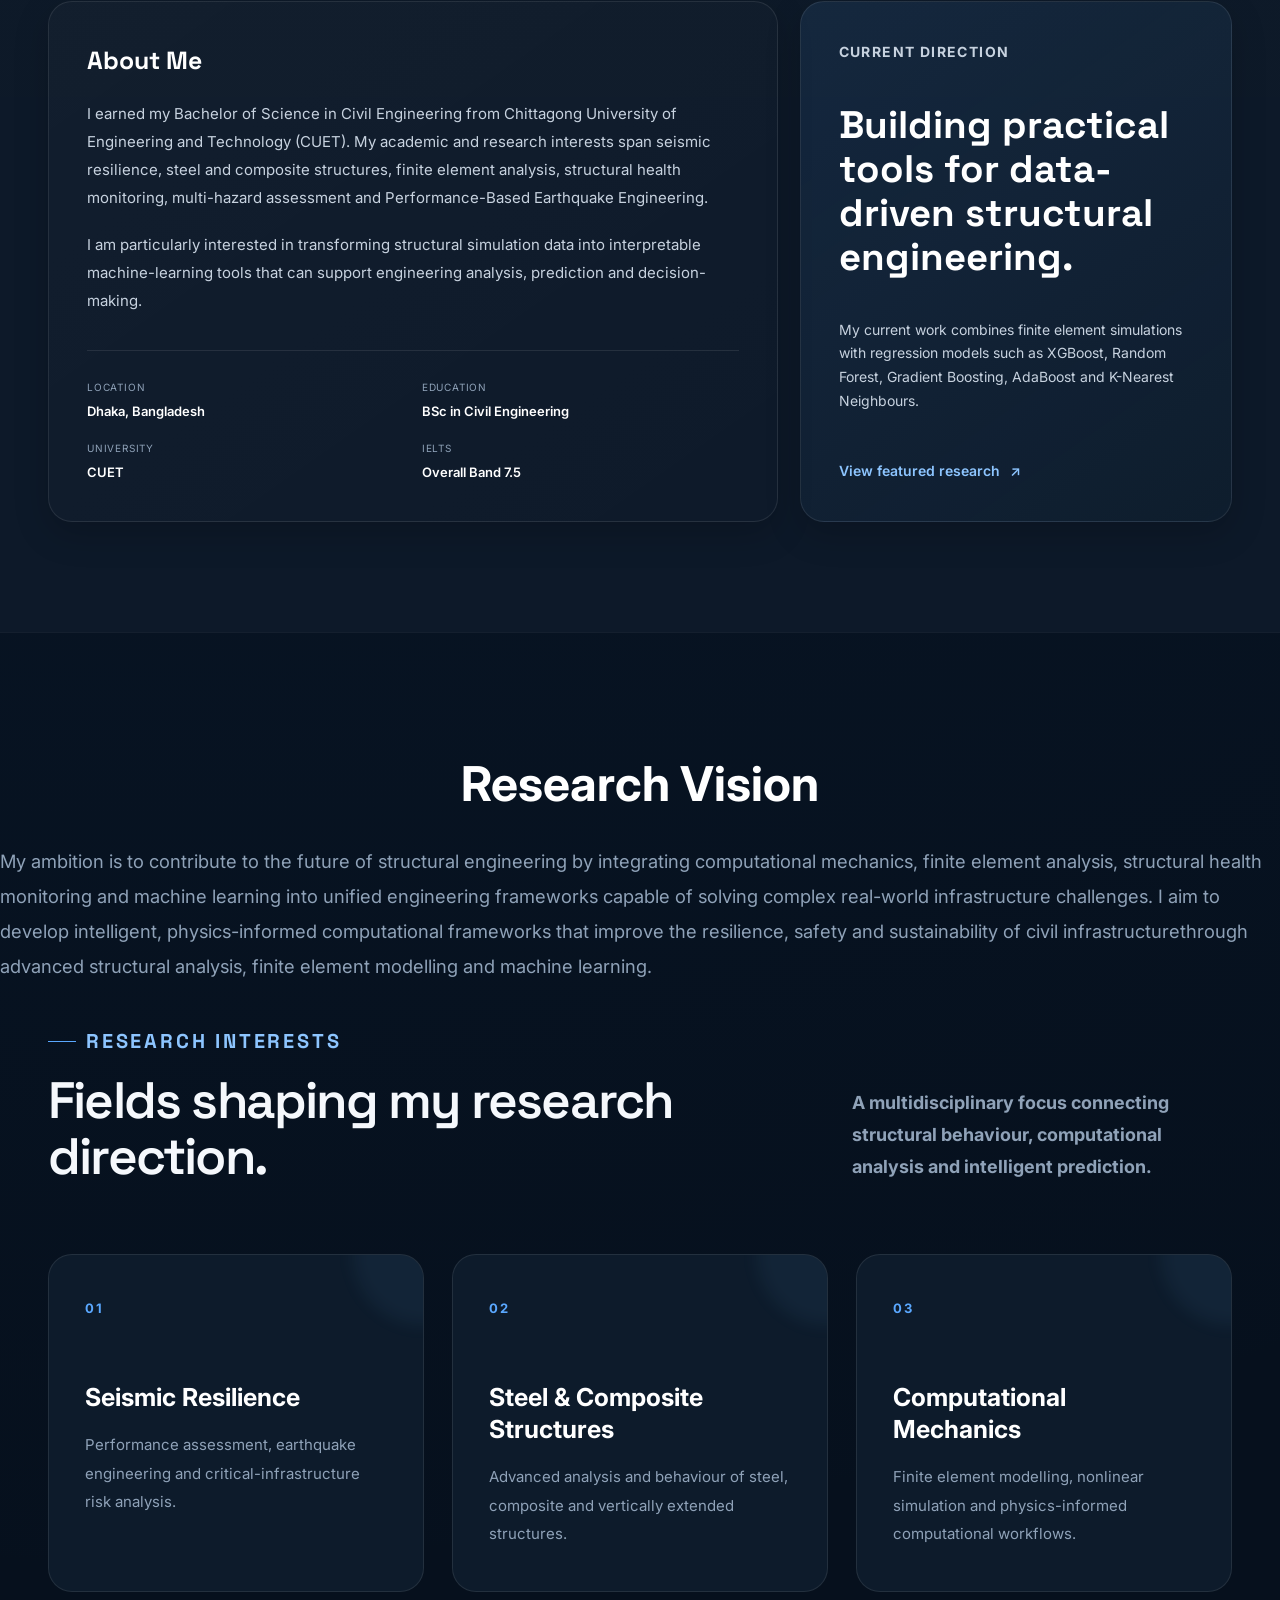
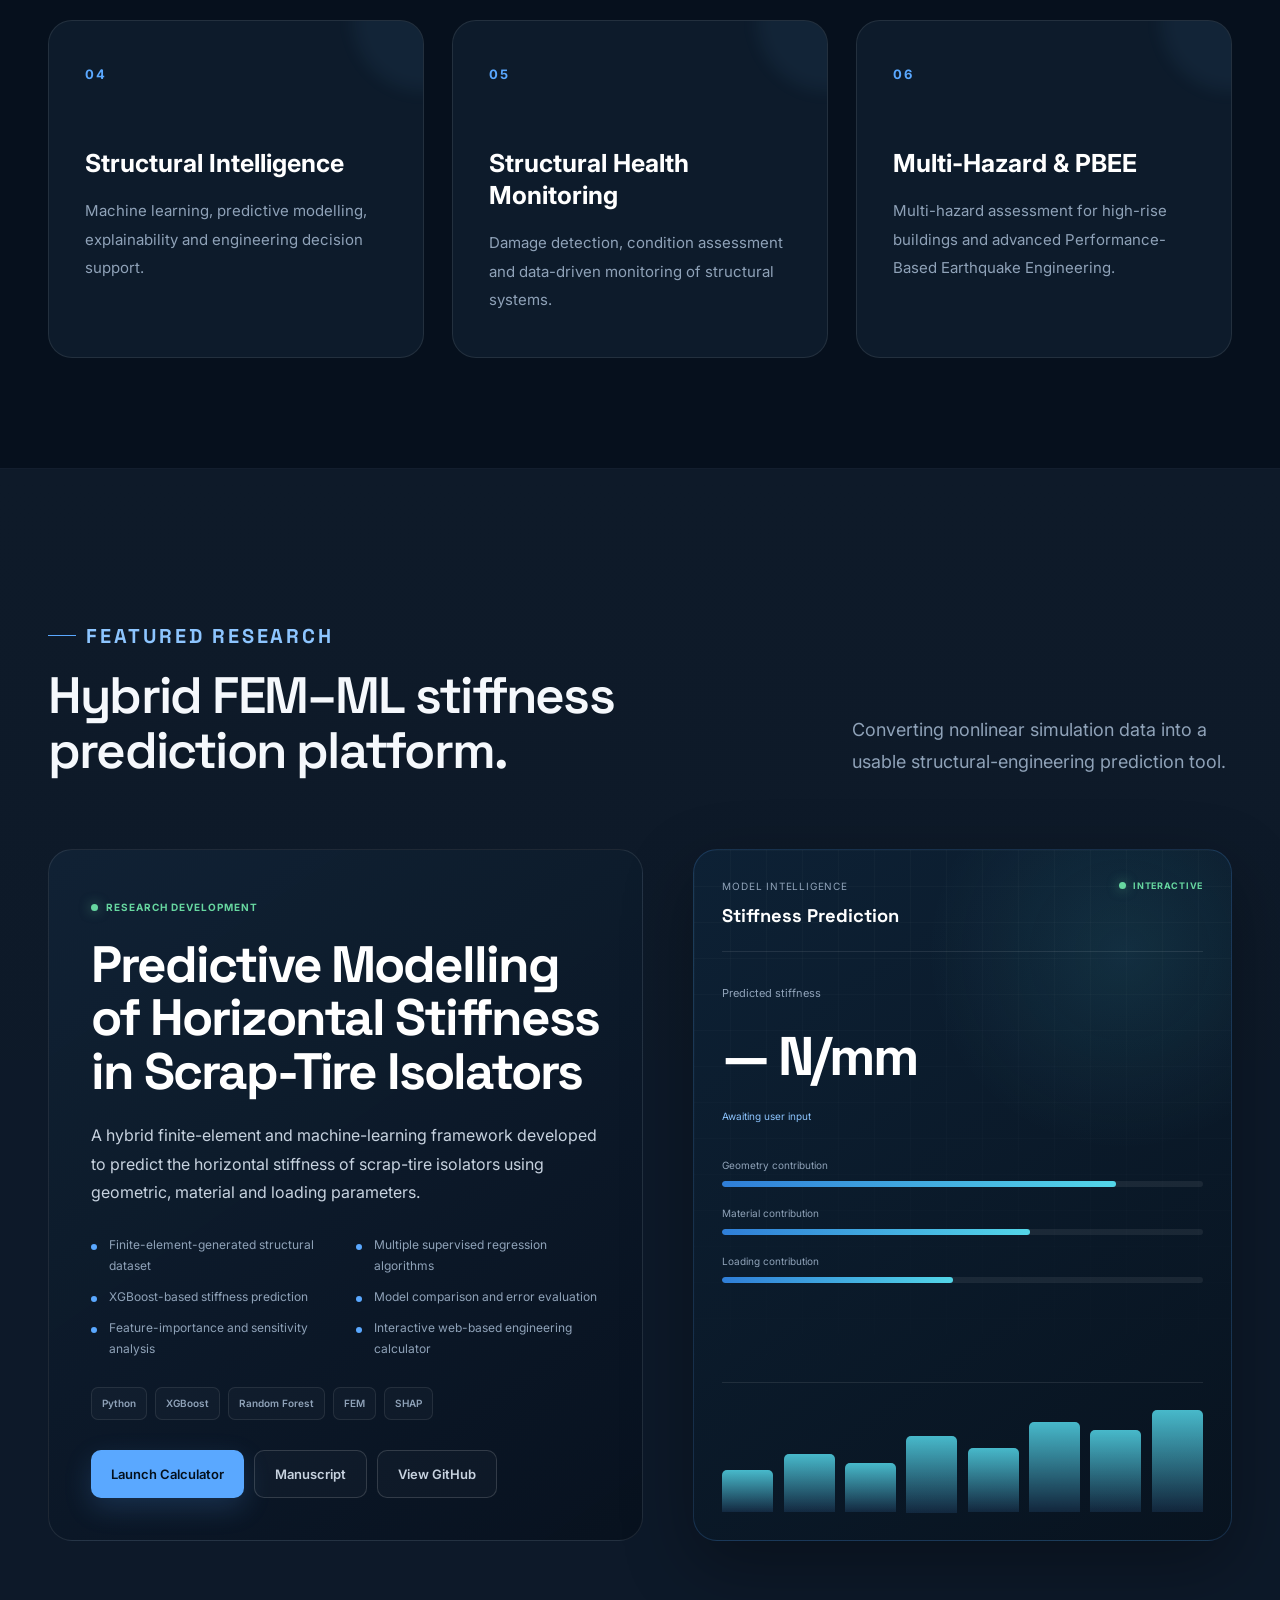
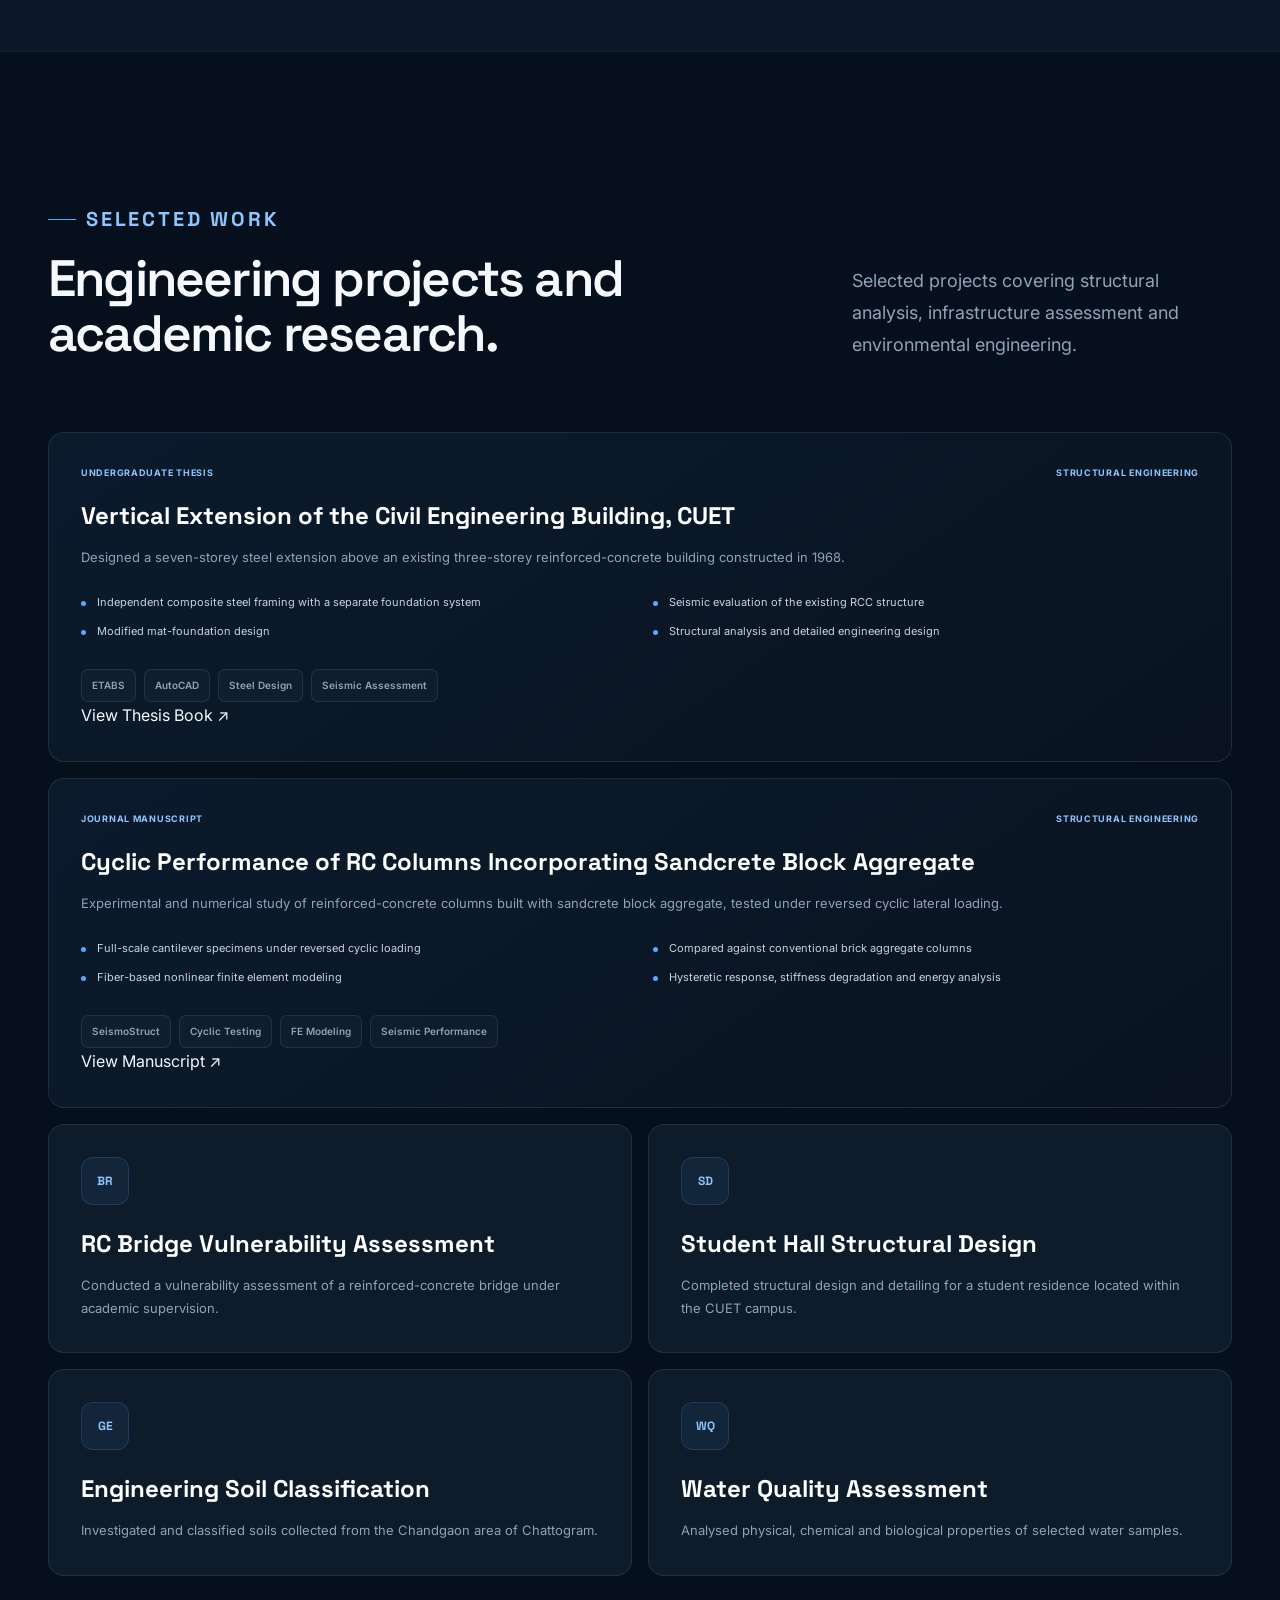
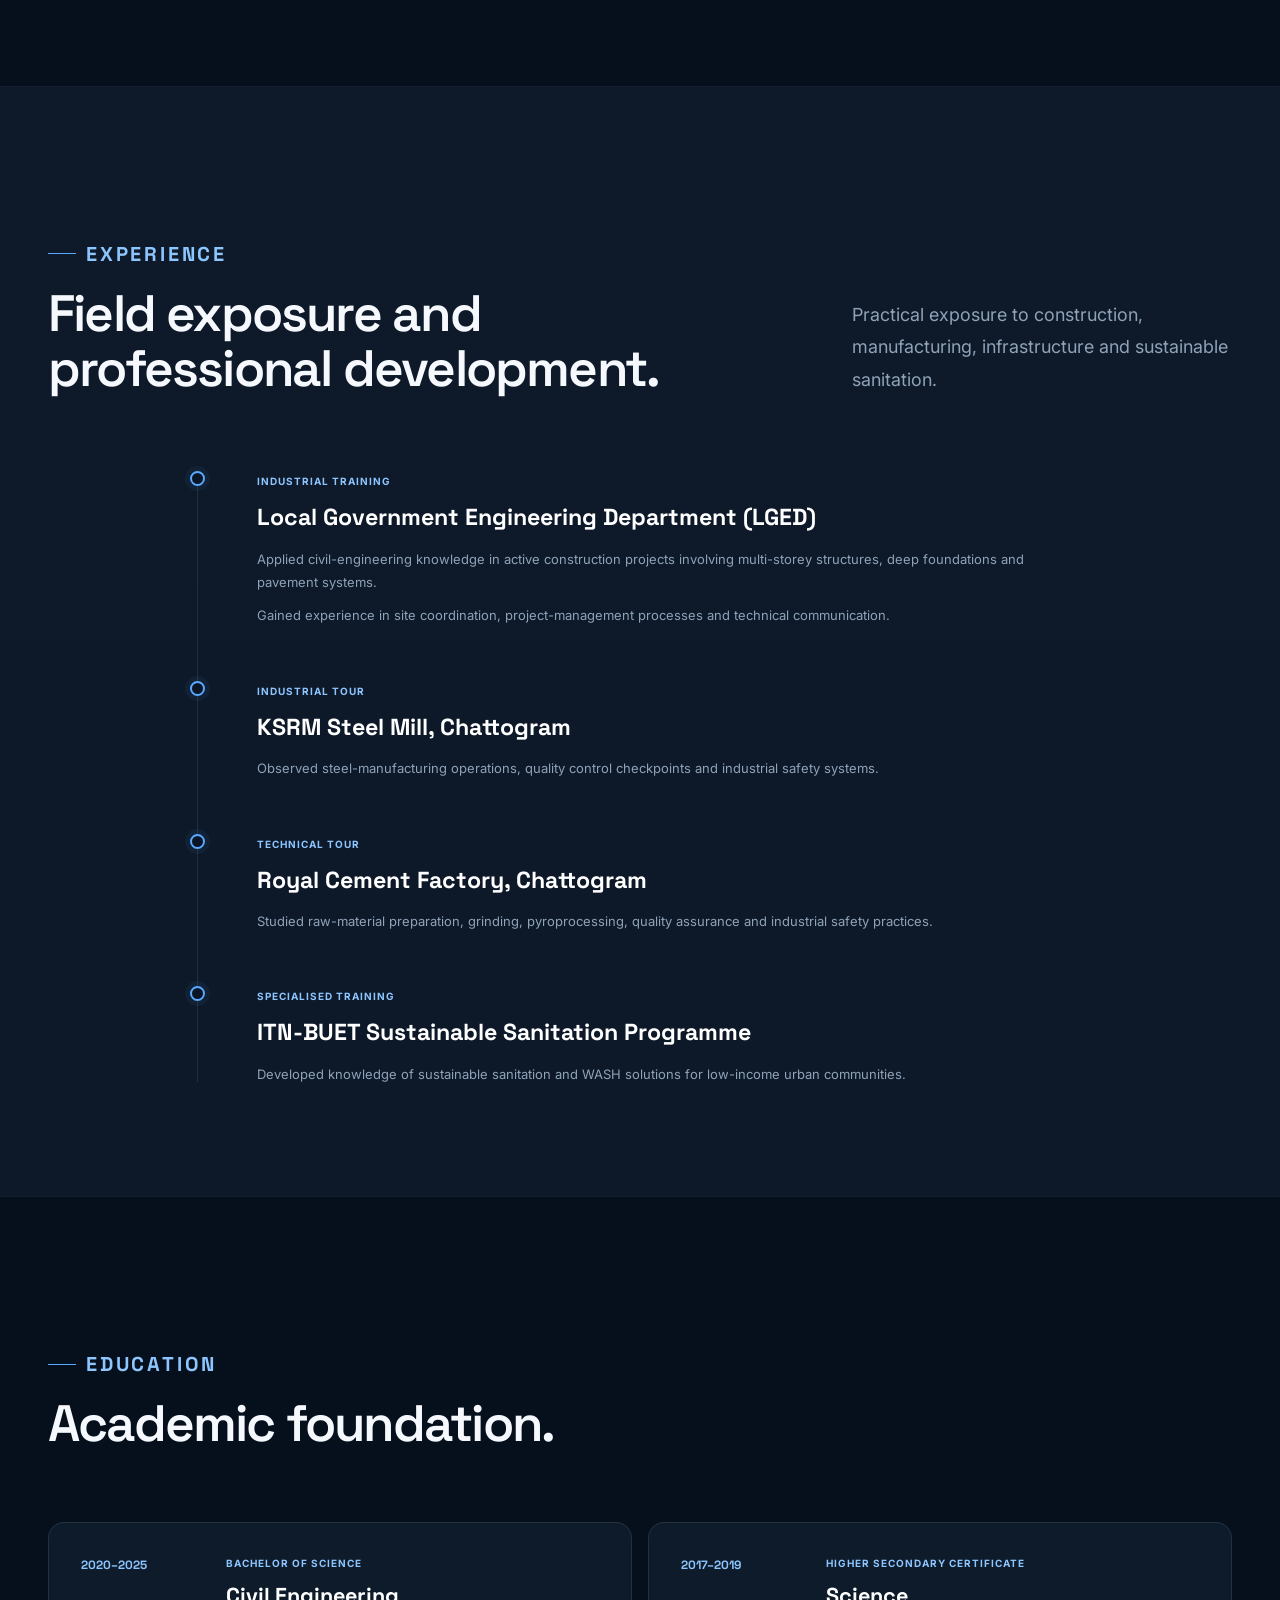
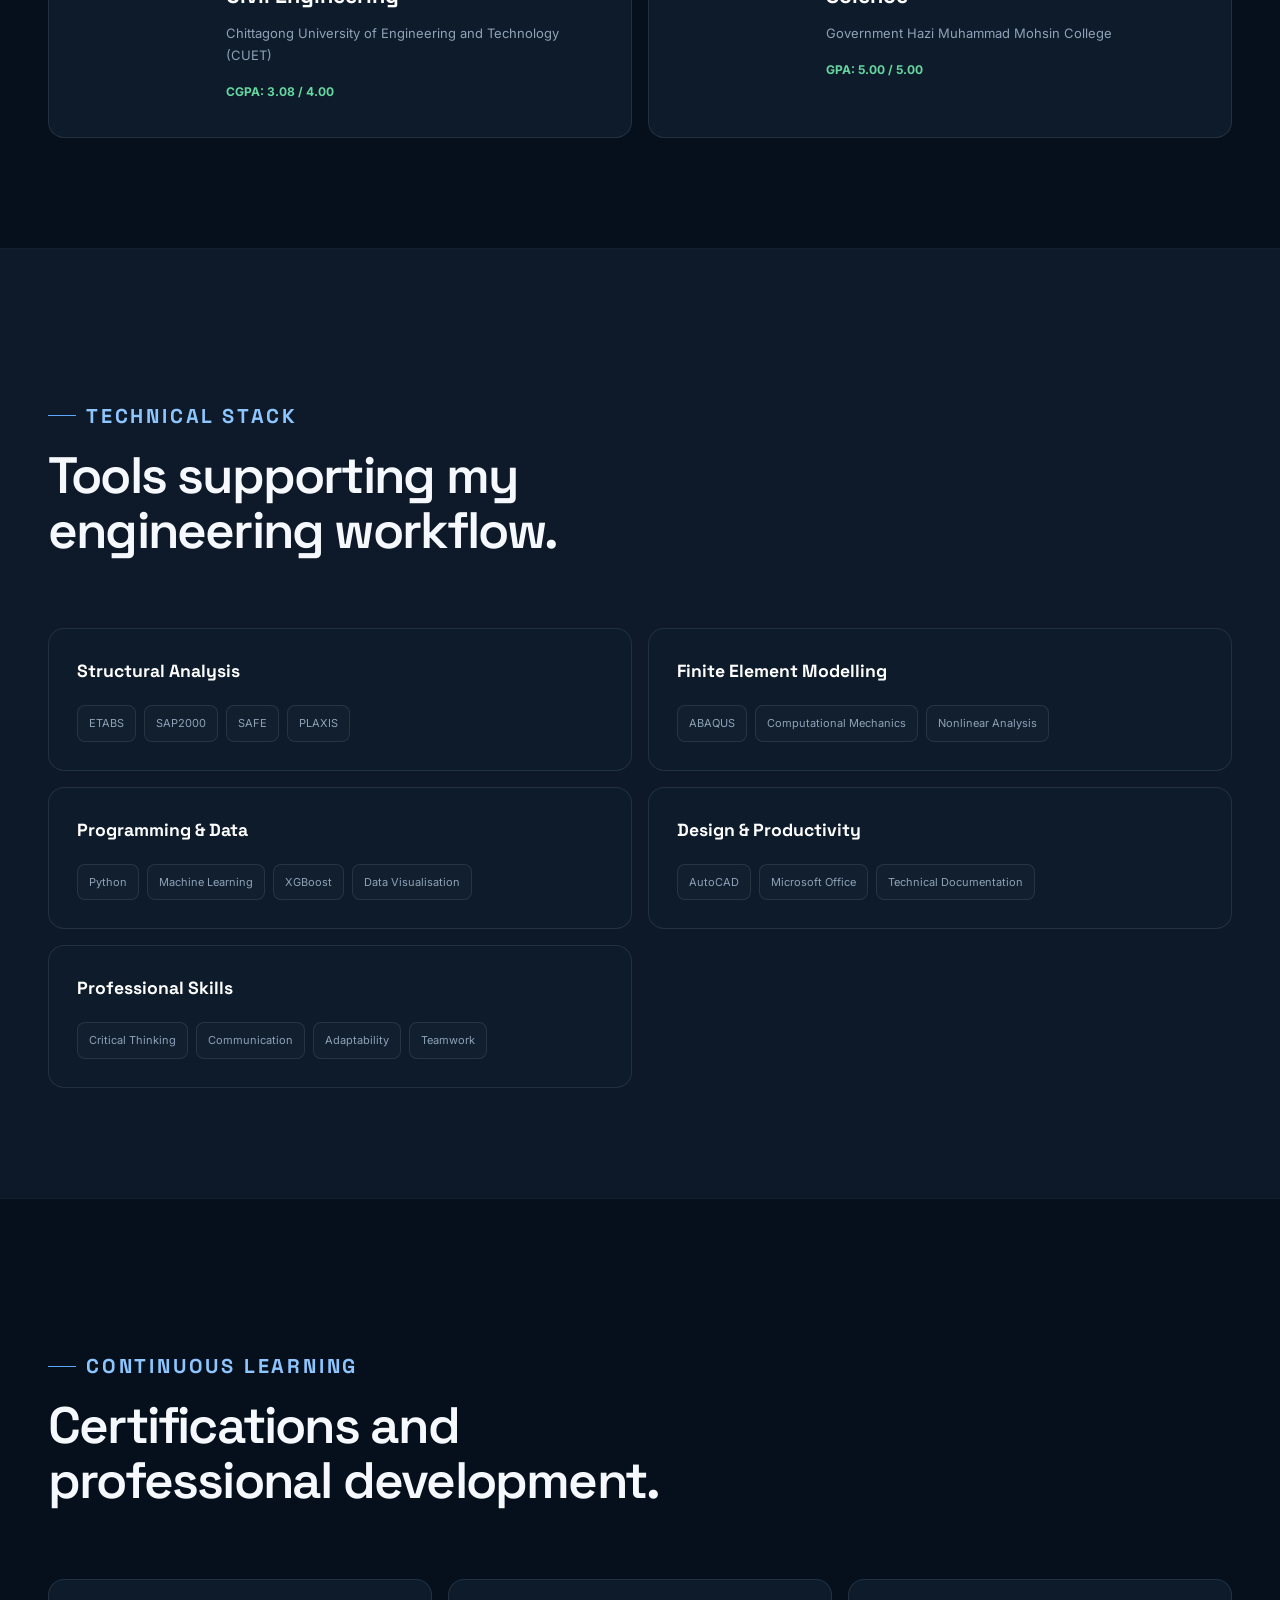
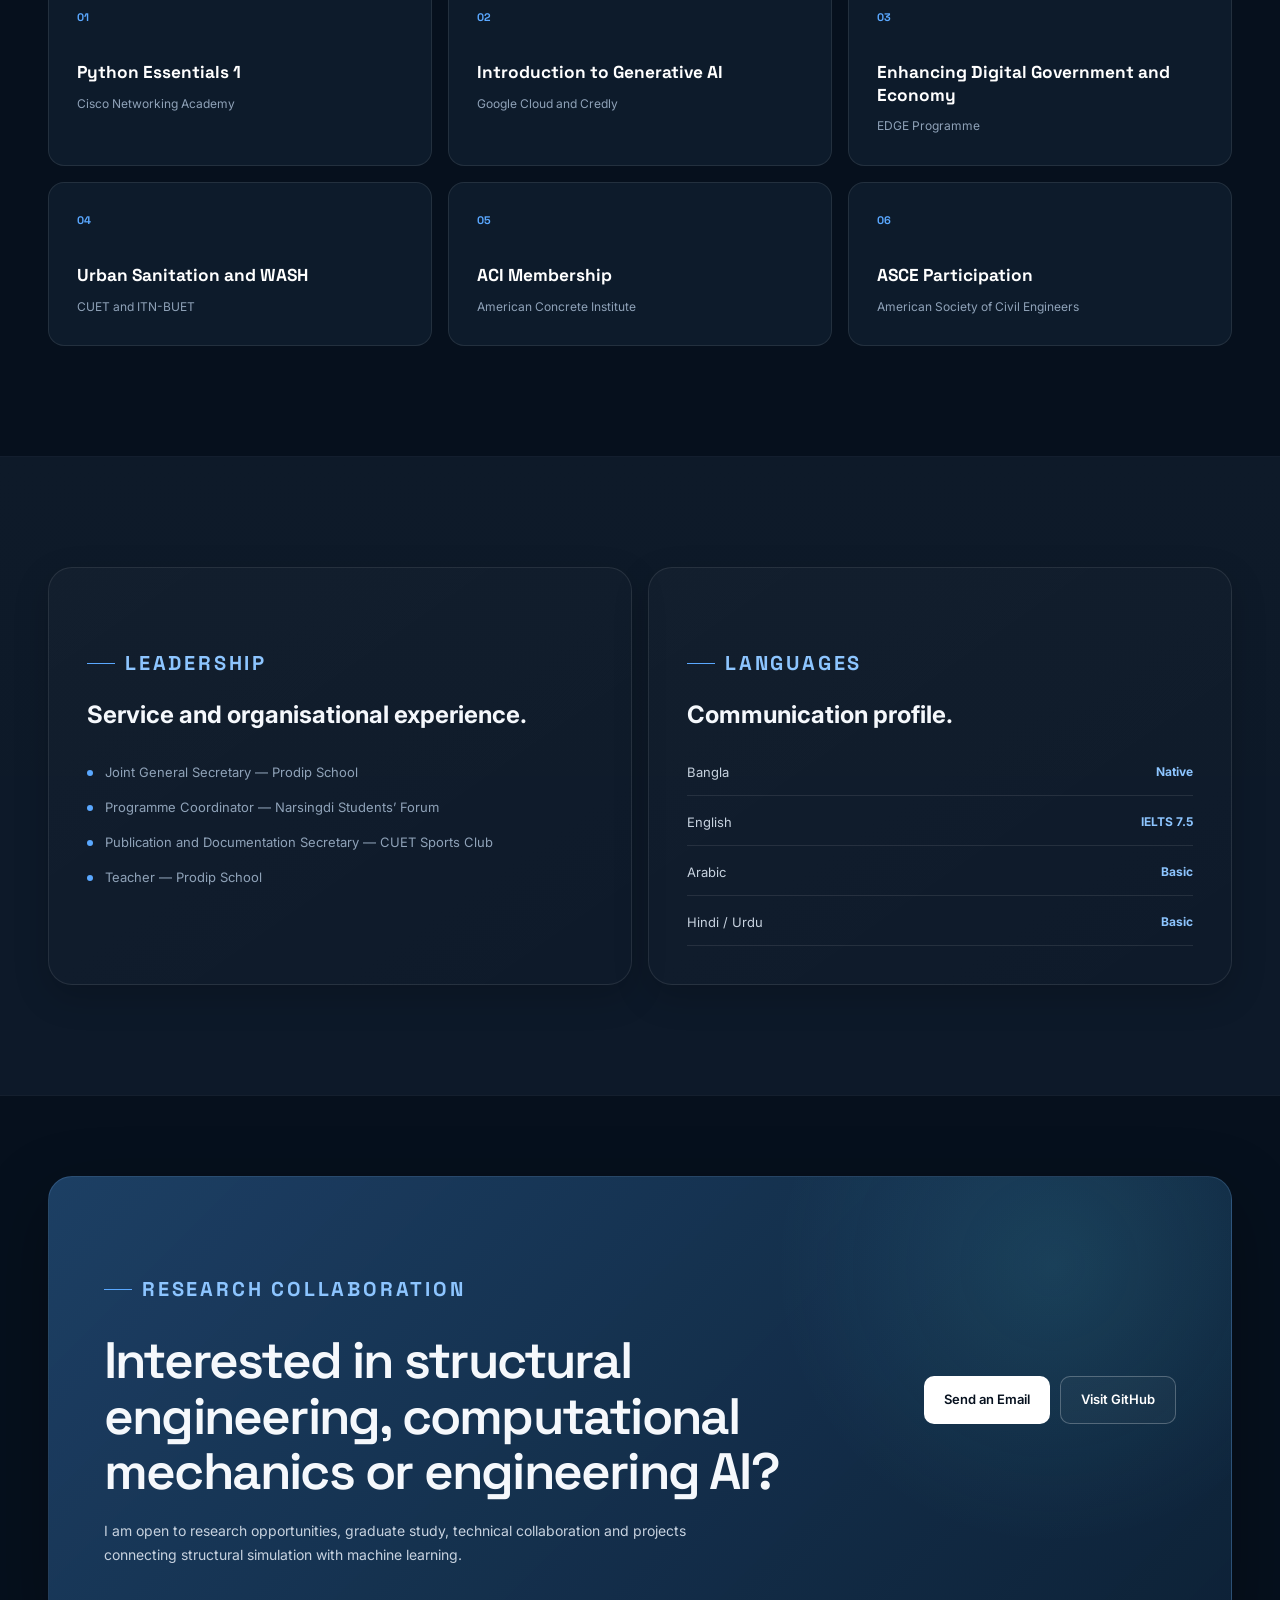
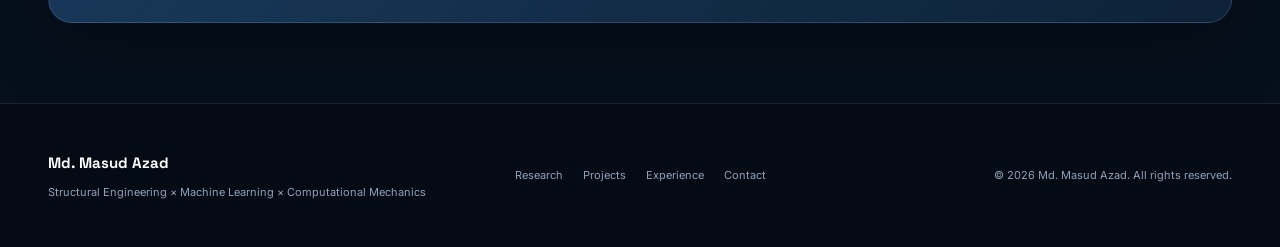
==== commit 0fd16e61: "Update index.html" ====
--- a/index.html
+++ b/index.html
@@ -605,18 +605,62 @@
                         <span>Seismic Assessment</span>
                     </div>
                     
-                    <a class="text-link" href="thesis-book.html">
+                    <a class="thesis-cta" href="thesis.html">
                         View Thesis Book
                         <span aria-hidden="true">↗</span>
                     </a>
                     
                     </article>
-
-                </article>
-
-                <article class="project-card">
-
-                    <div class="project-icon">BR</div>
+                    
+                    <article class="project-card project-card-large">
+                    
+                        <div class="project-card-header">
+                            <span>Journal Manuscript</span>
+                            <span>Structural Engineering</span>
+                        </div>
+                    
+                        <h3>
+                            Cyclic Performance of RC Columns Incorporating Sandcrete Block Aggregate
+                        </h3>
+                    
+                        <p>
+                            Experimental and numerical study of reinforced-concrete columns
+                            built with sandcrete block aggregate, tested under reversed
+                            cyclic lateral loading.
+                        </p>
+                    
+                        <ul>
+                            <li>
+                                Full-scale cantilever specimens under reversed cyclic loading
+                            </li>
+                            <li>
+                                Compared against conventional brick aggregate columns
+                            </li>
+                            <li>
+                                Fiber-based nonlinear finite element modeling
+                            </li>
+                            <li>
+                                Hysteretic response, stiffness degradation and energy analysis
+                            </li>
+                        </ul>
+                    
+                        <div class="technology-list">
+                            <span>SeismoStruct</span>
+                            <span>Cyclic Testing</span>
+                            <span>FE Modeling</span>
+                            <span>Seismic Performance</span>
+                        </div>
+                    
+                        <a class="thesis-cta" href="sandcrete.html">
+                            View Manuscript
+                            <span aria-hidden="true">↗</span>
+                        </a>
+                    
+                    </article>
+                    
+                    <article class="project-card">
+                    
+                        <div class="project-icon">BR</div>
 
                     <h3>RC Bridge Vulnerability Assessment</h3>
 
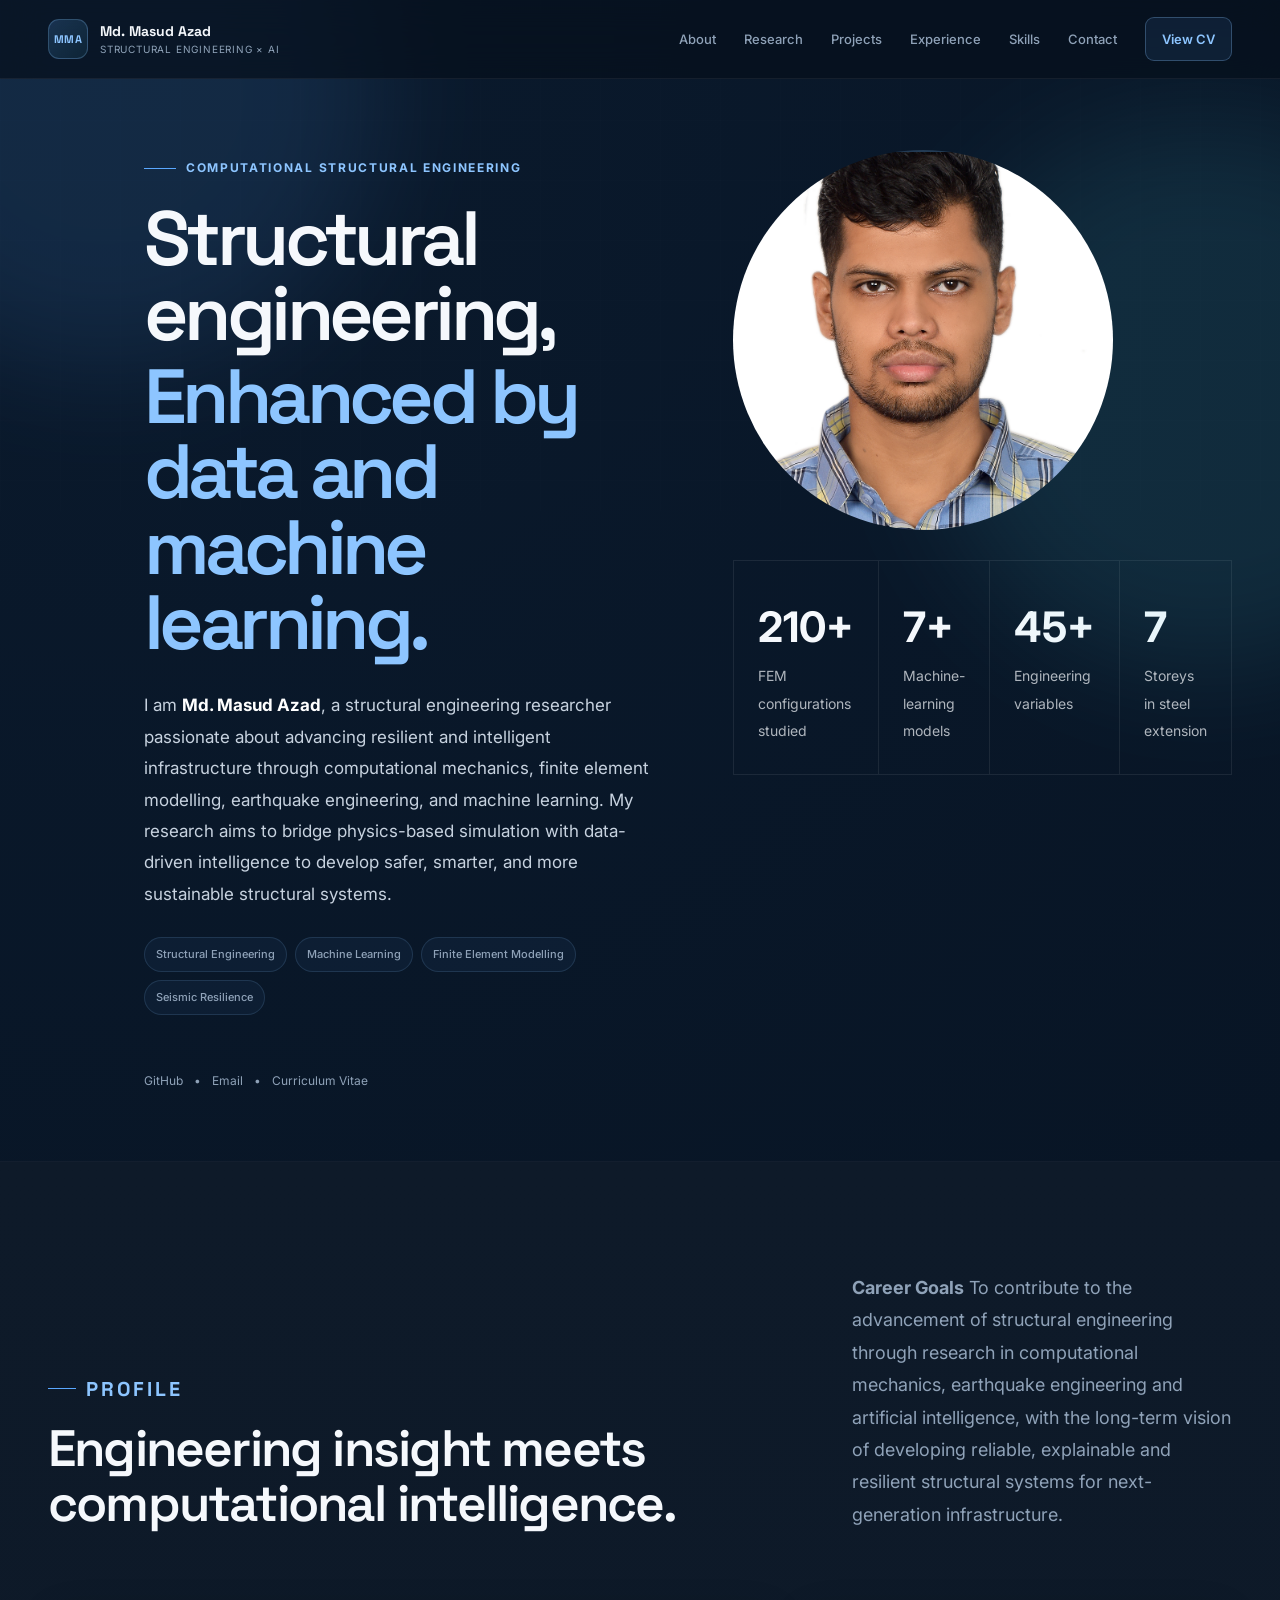
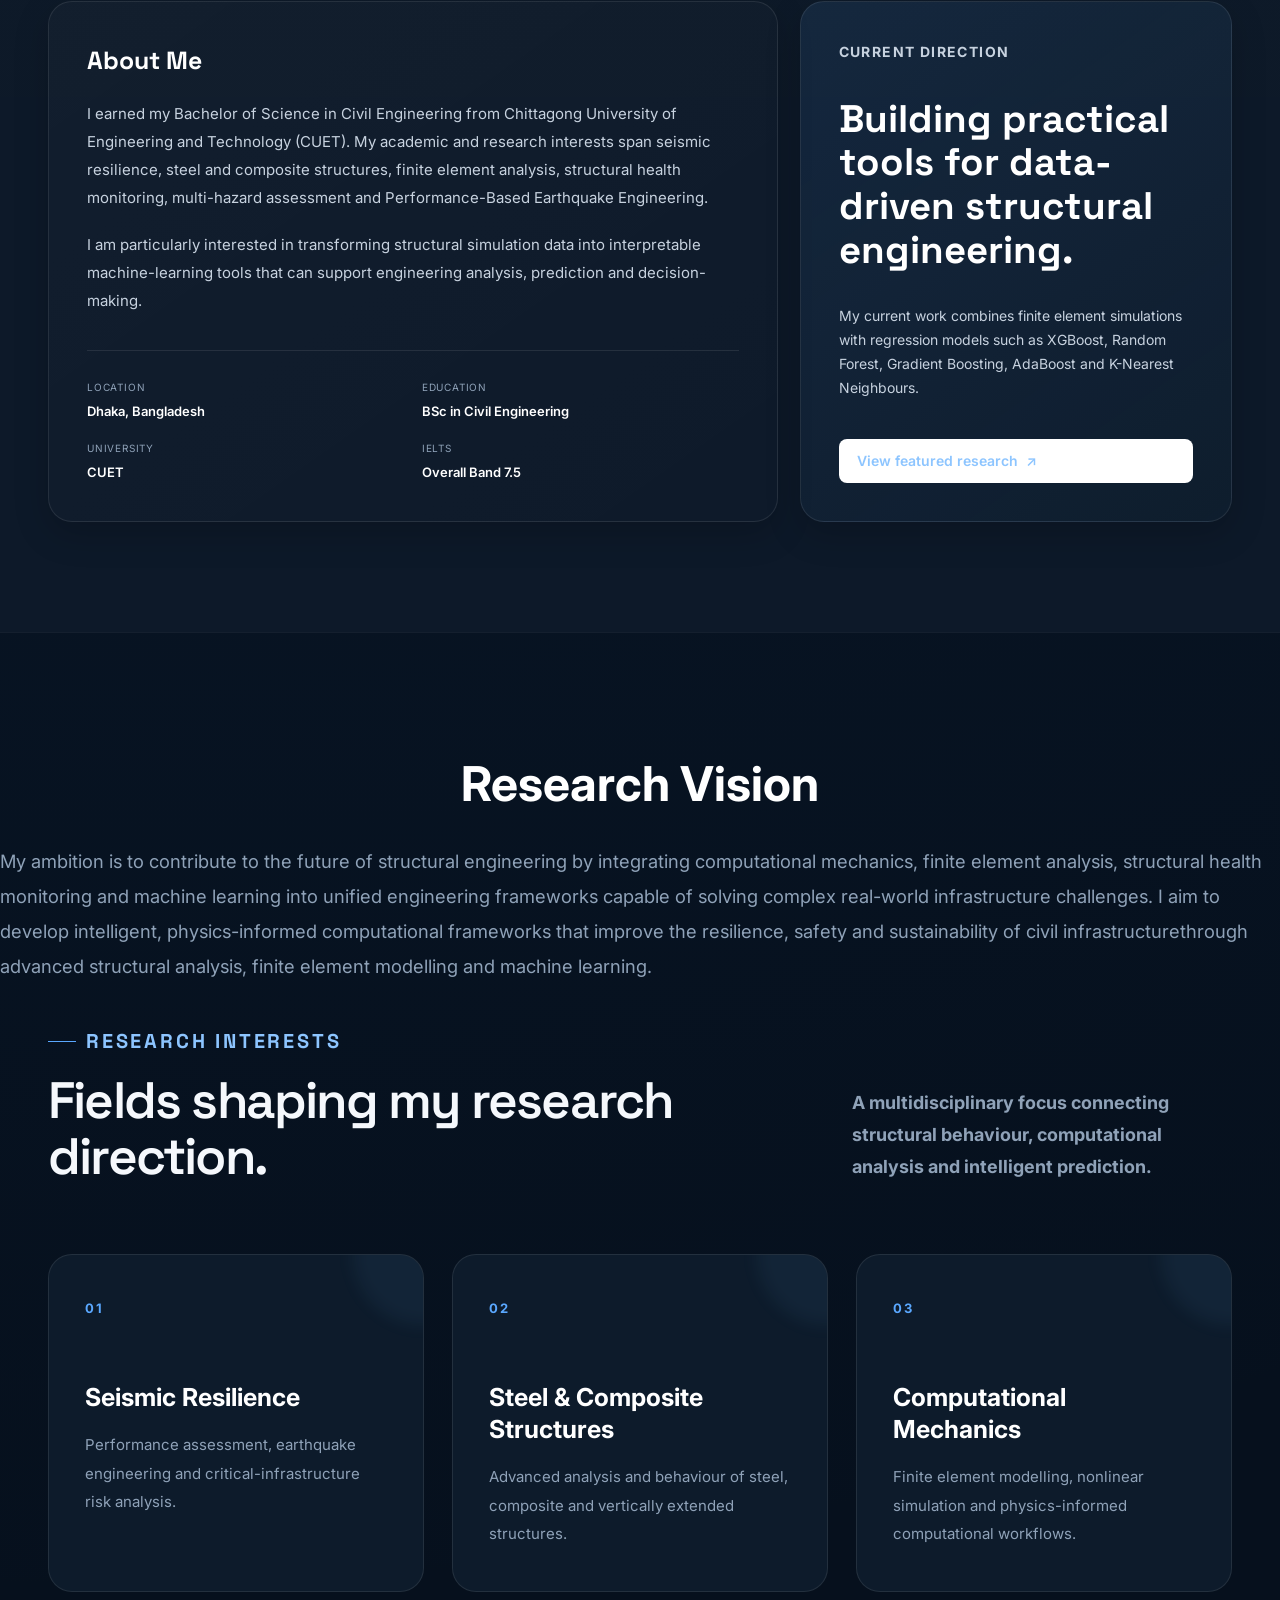
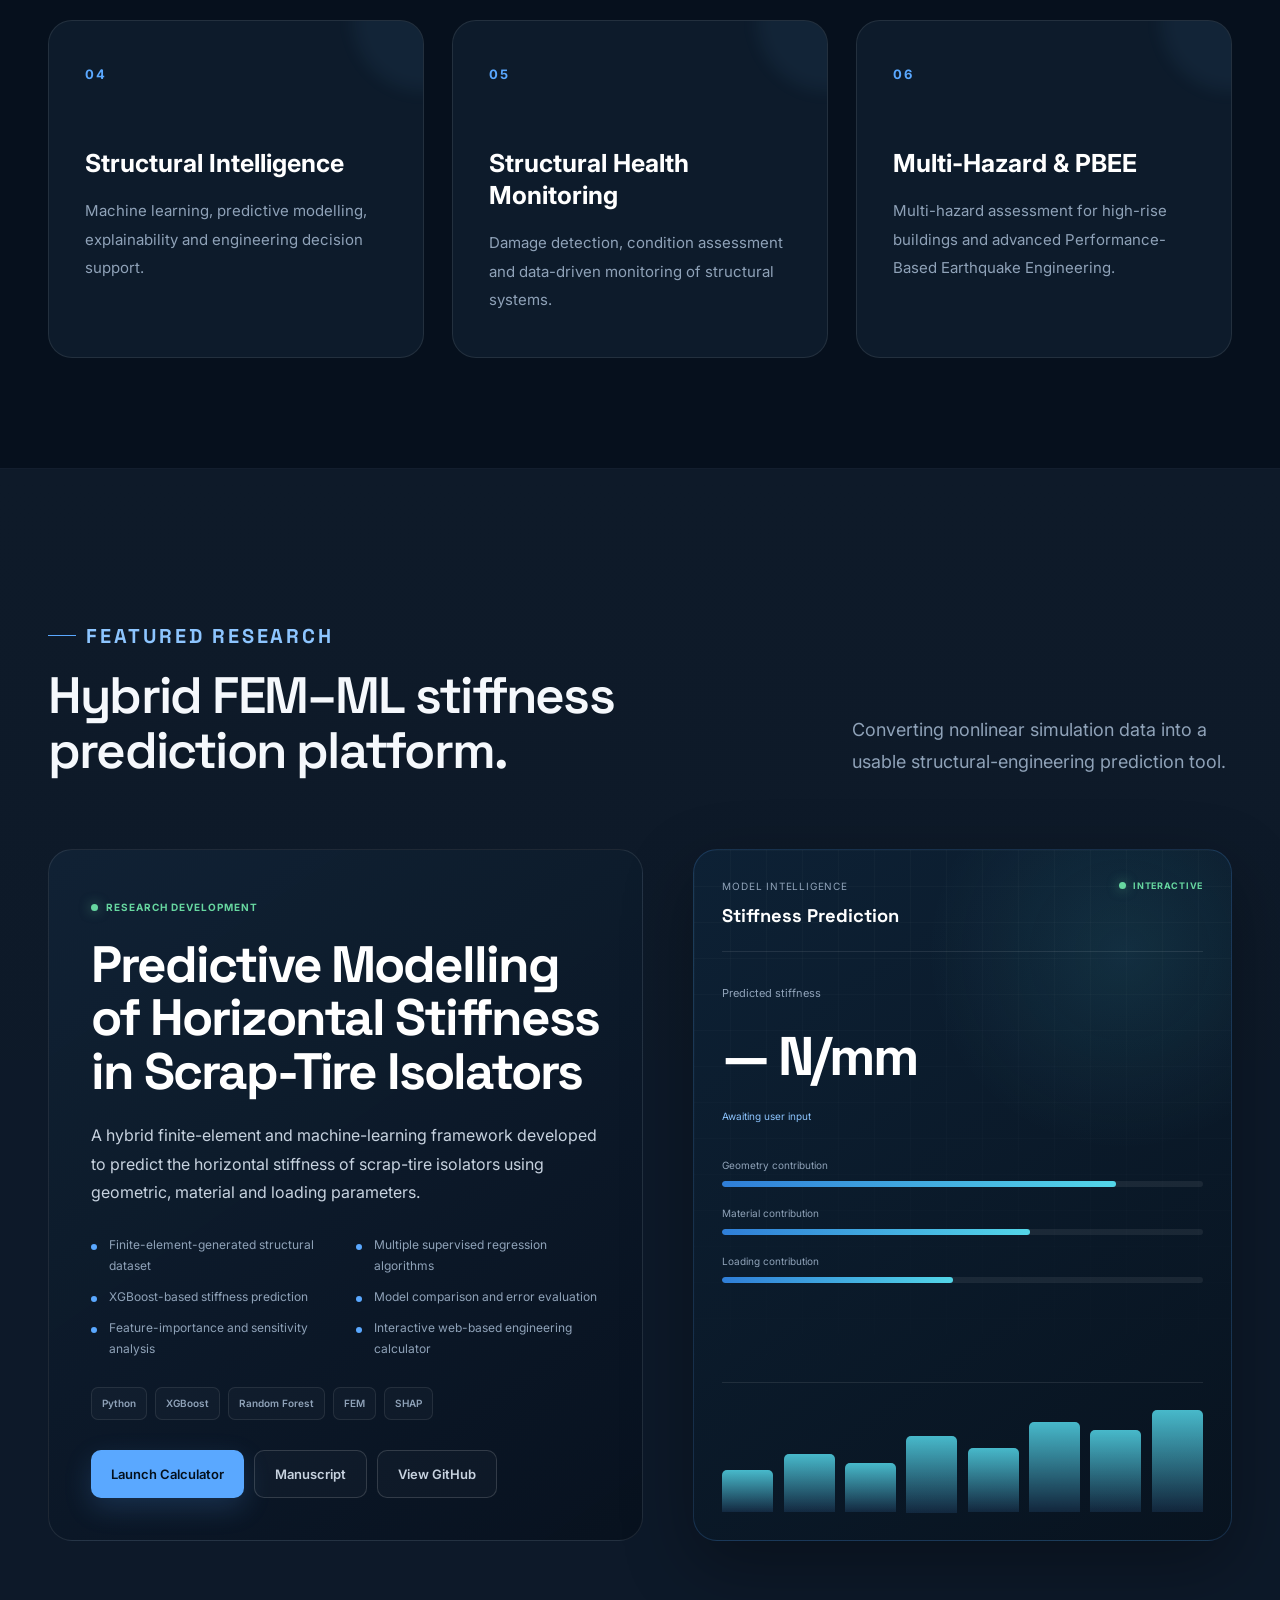
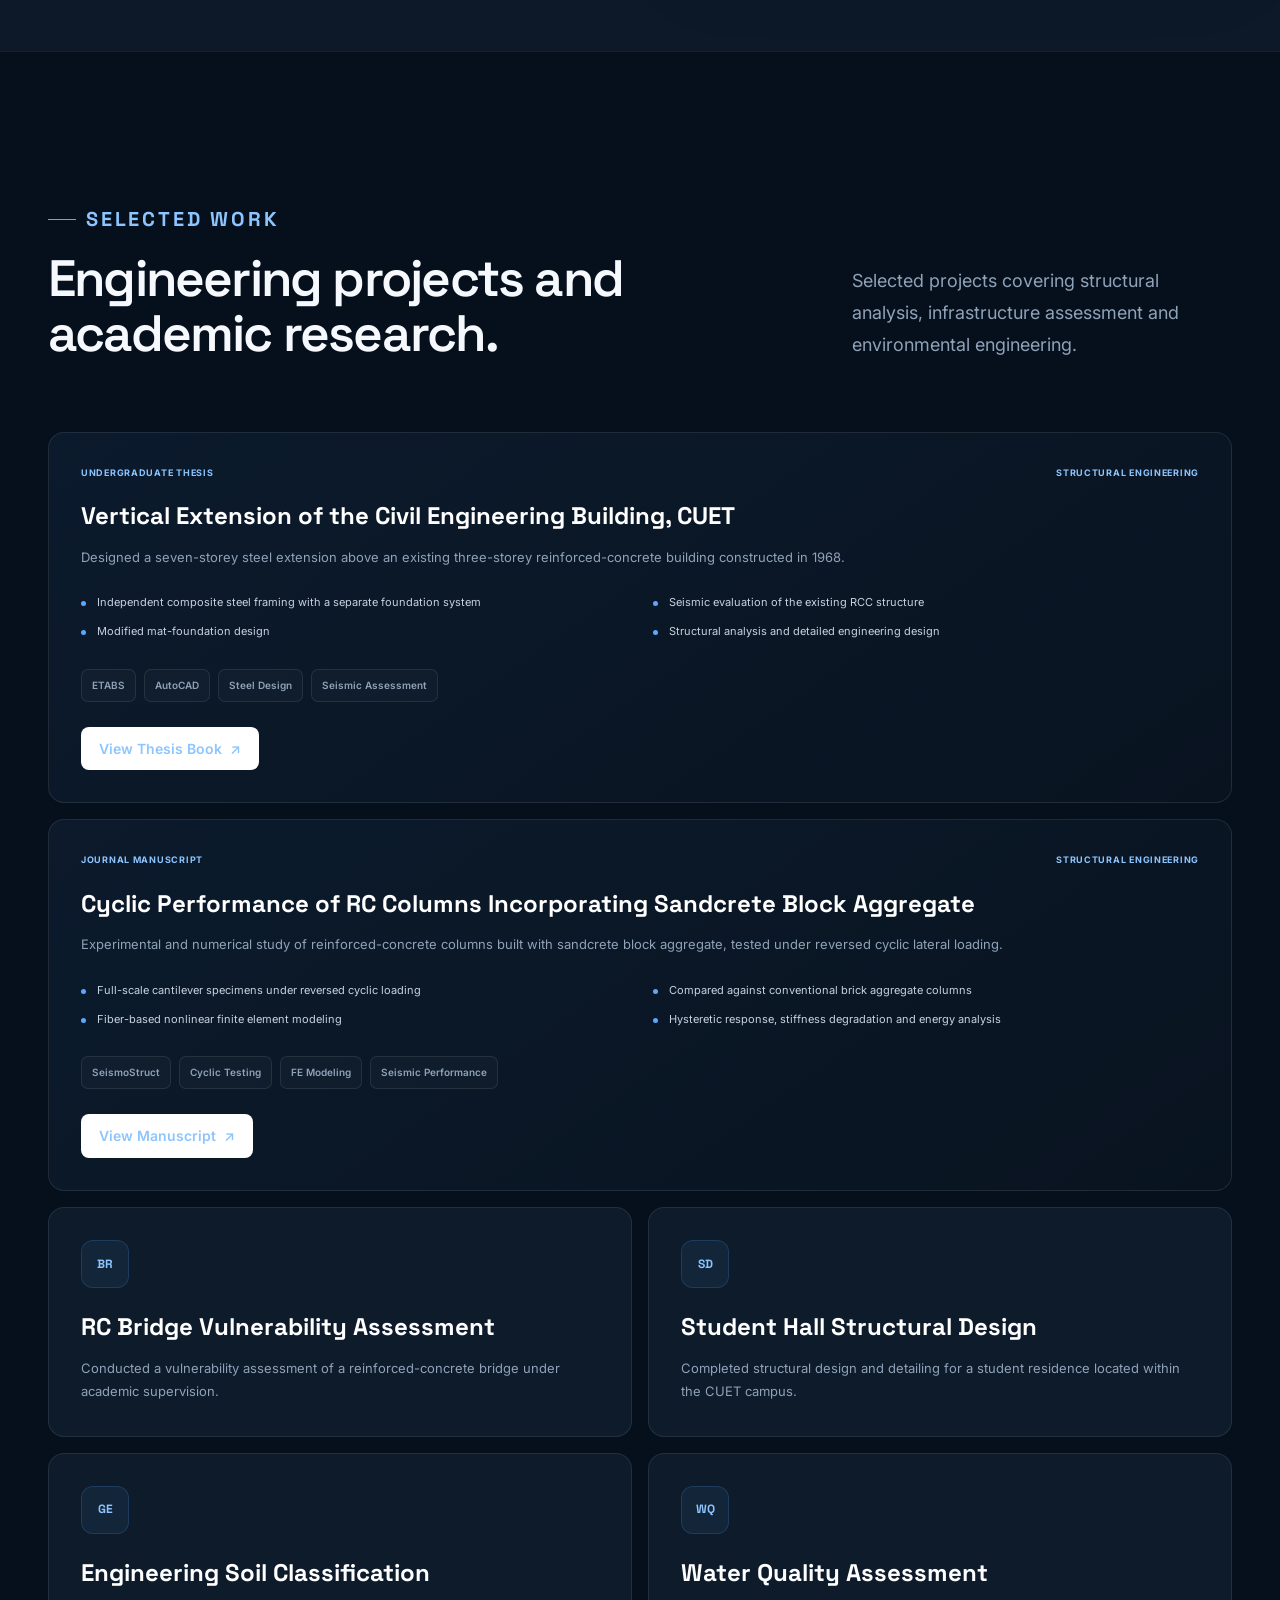
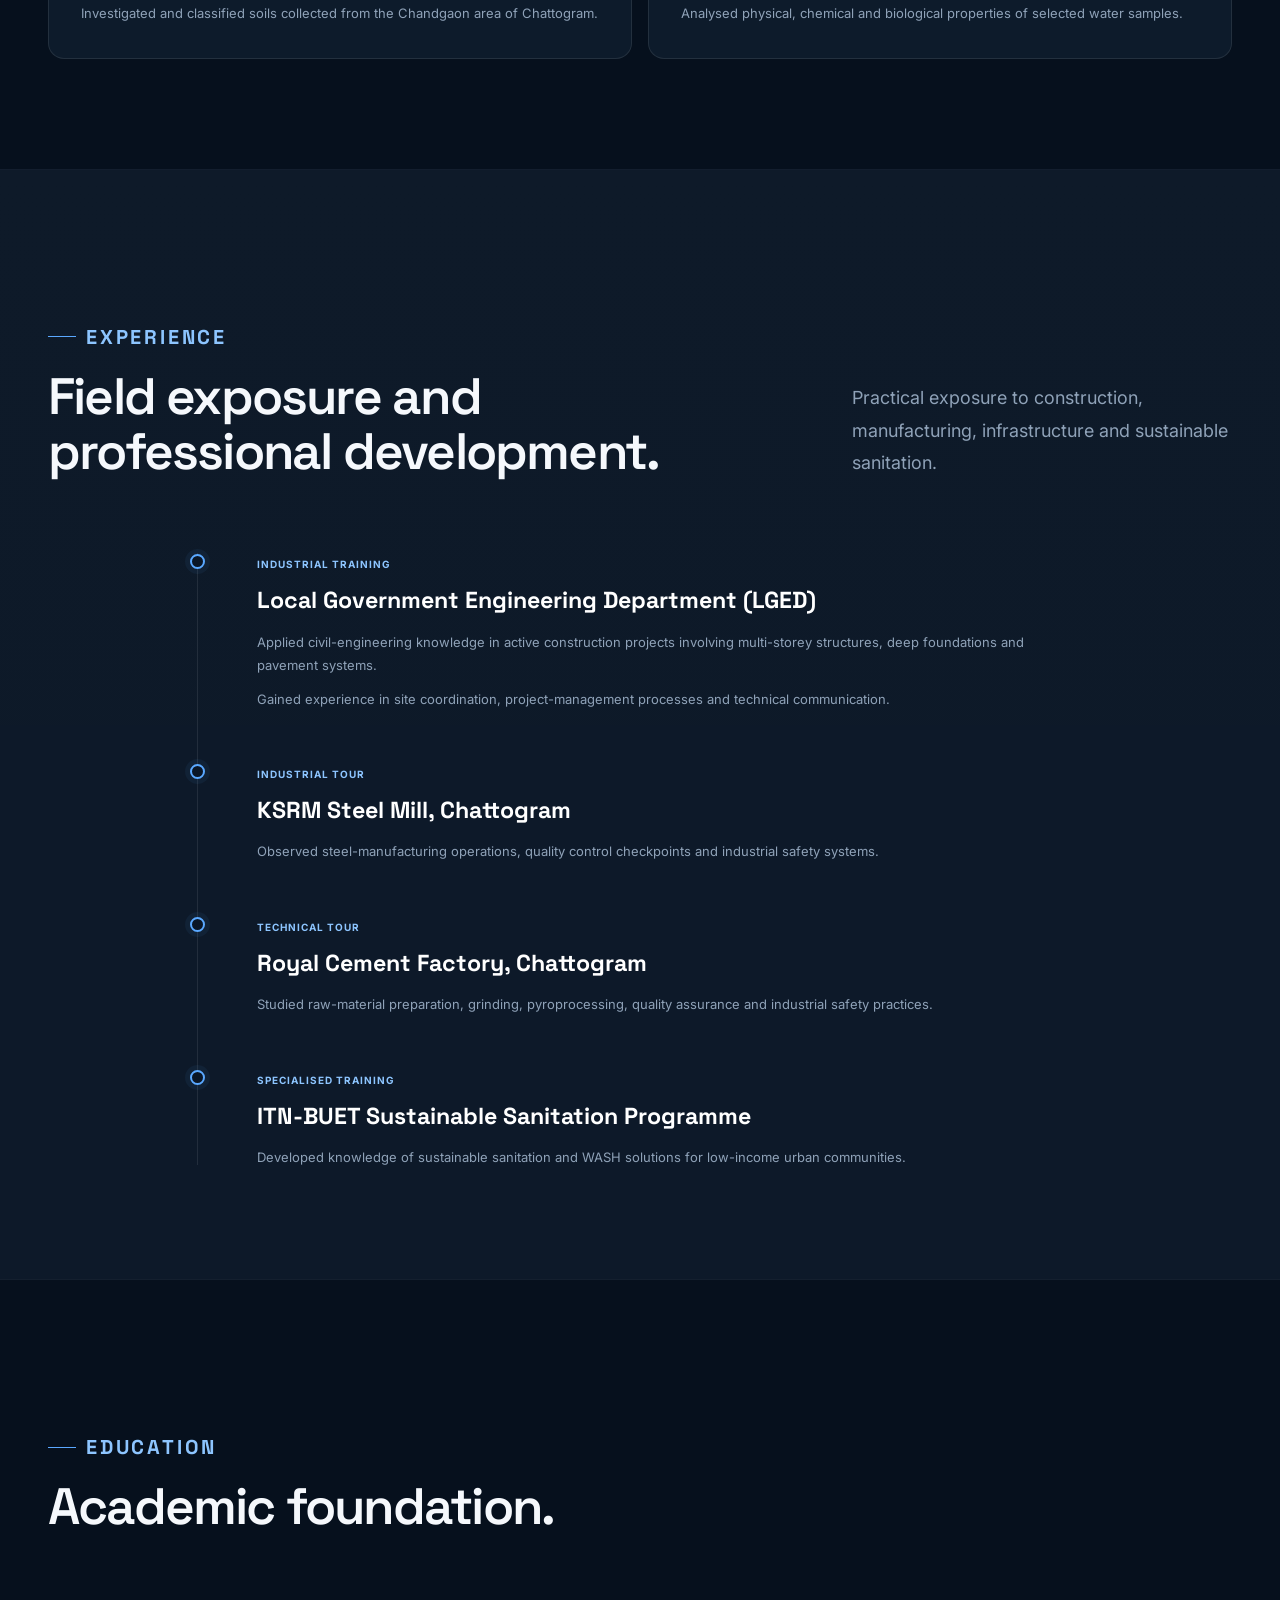
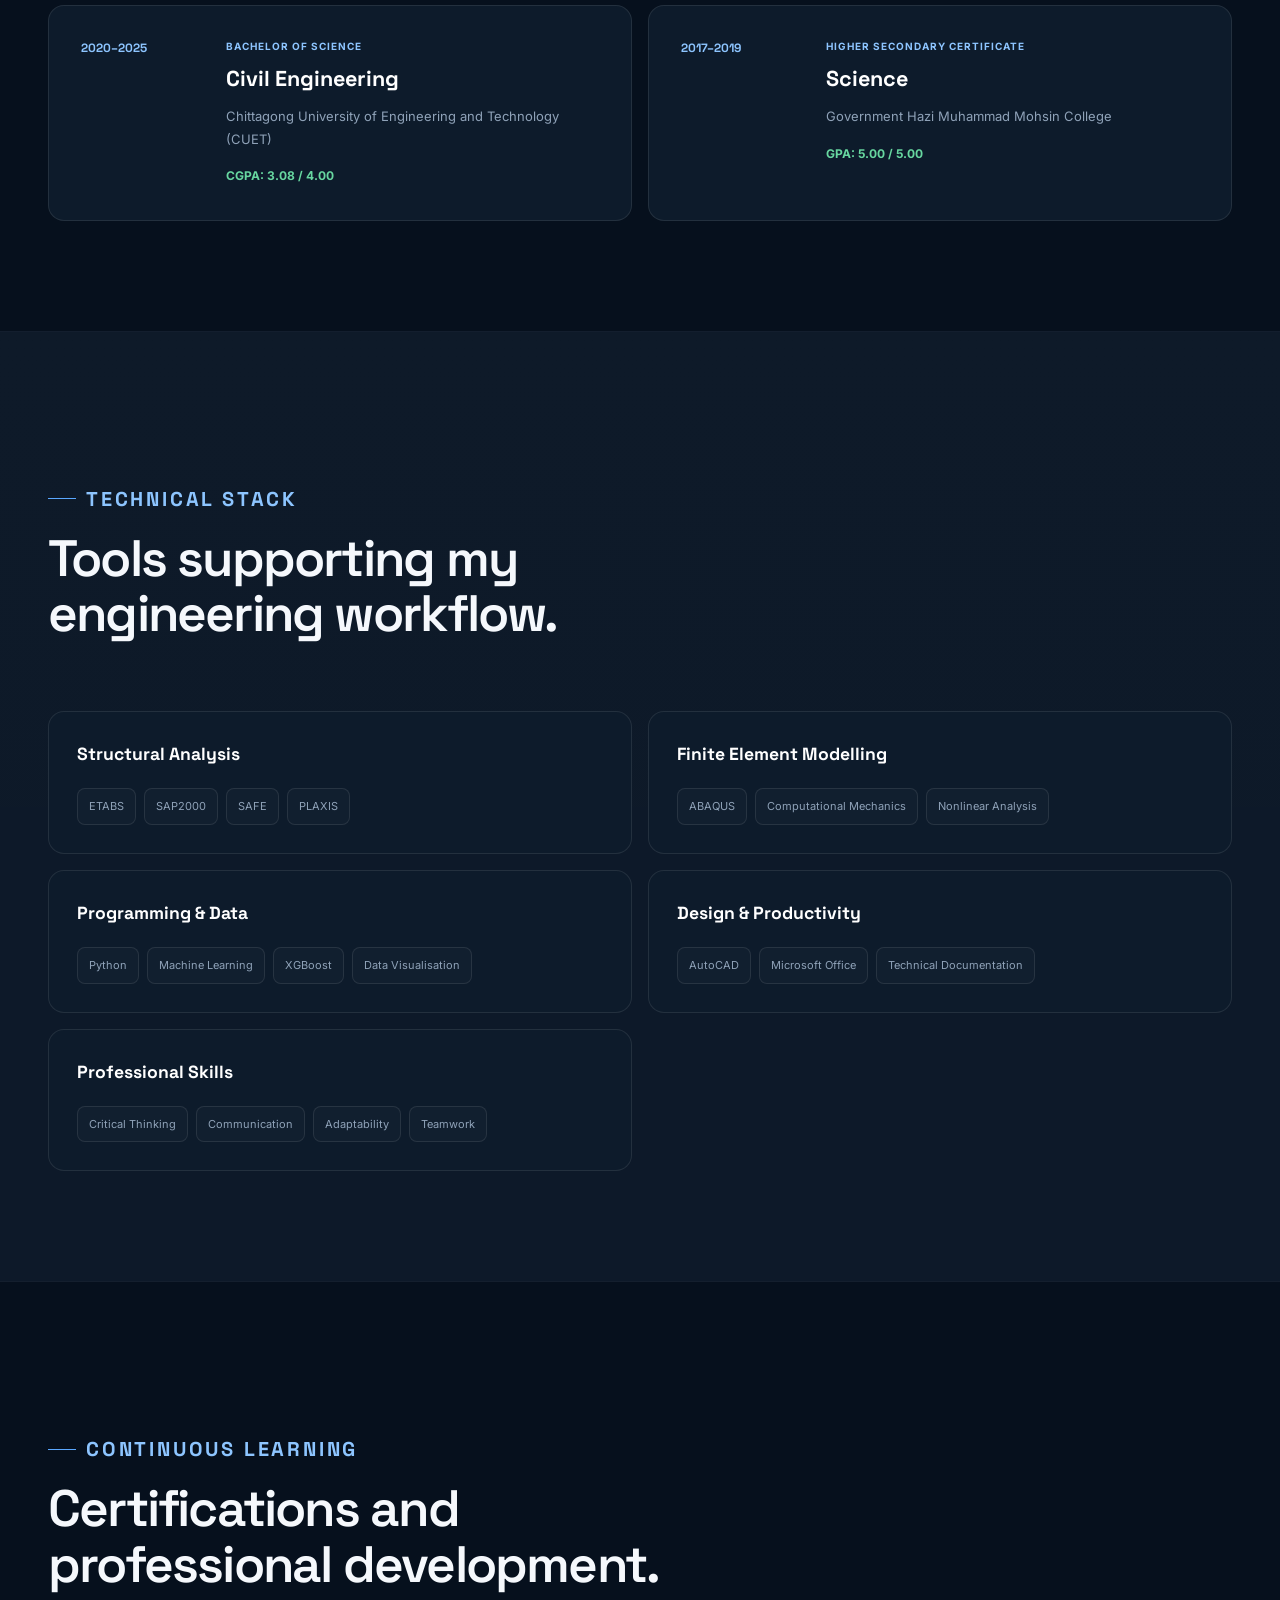
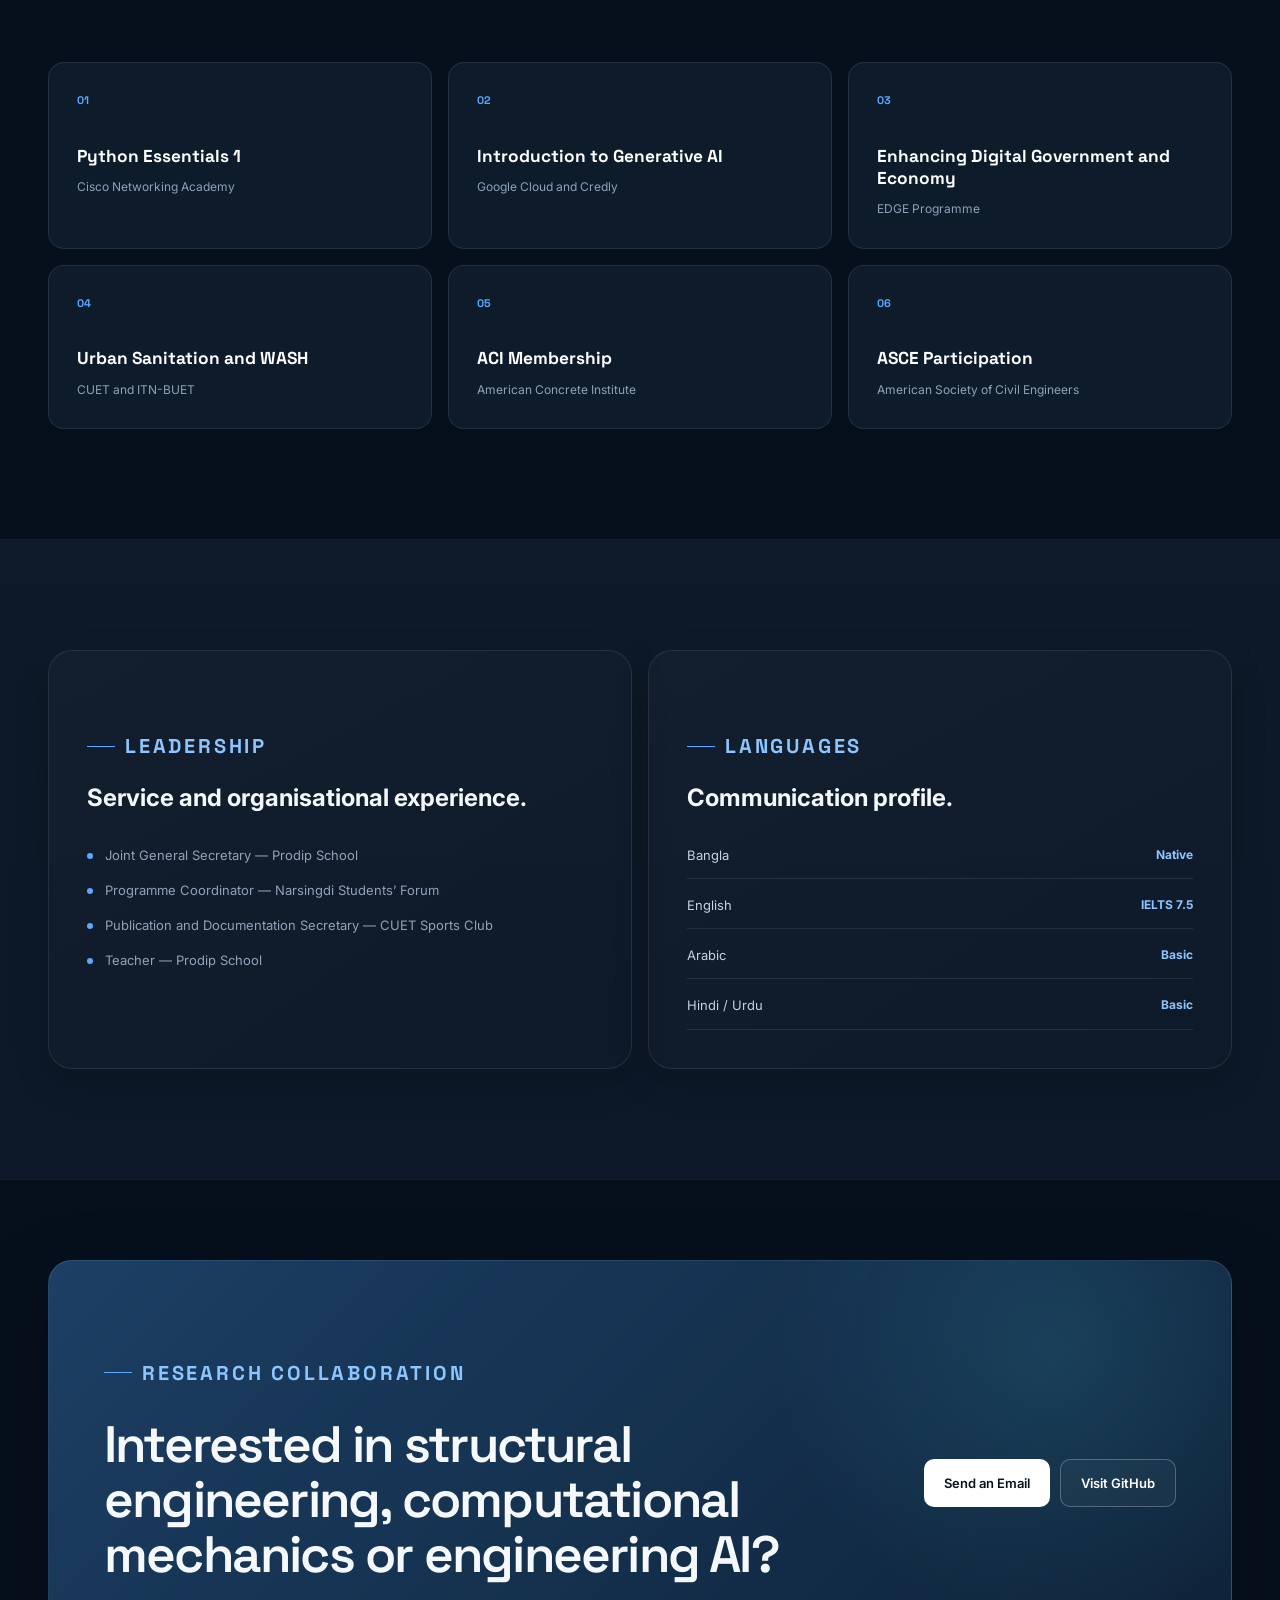
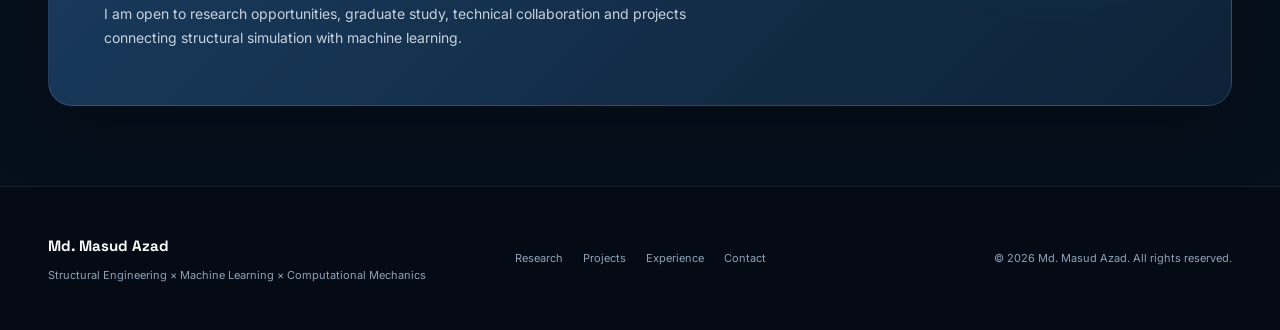
==== commit be013cbf: "Update index.html" ====
--- a/index.html
+++ b/index.html
@@ -605,7 +605,7 @@
                         <span>Seismic Assessment</span>
                     </div>
                     
-                    <a class="thesis-cta" href="thesis.html">
+                    <a class="text-link" href="thesis.html">
                         View Thesis Book
                         <span aria-hidden="true">↗</span>
                     </a>
@@ -651,10 +651,10 @@
                             <span>Seismic Performance</span>
                         </div>
                     
-                        <a class="thesis-cta" href="sandcrete.html">
-                            View Manuscript
-                            <span aria-hidden="true">↗</span>
-                        </a>
+                    <a class="text-link" href="sandcrete.html">
+                        View Manuscript
+                        <span aria-hidden="true">↗</span>
+                    </a>
                     
                     </article>
                     
--- a/css/style.css
+++ b/css/style.css
@@ -220,23 +220,20 @@
 .text-link {
     display: inline-flex;
     align-items: center;
-    gap: 10px;
-
+    gap: 8px;
     margin-top: 25px;
-
+    background: #ffffff;
     color: var(--accent-light);
-
     font-size: 14px;
     font-weight: 600;
-
+    padding: 10px 18px;
+    border-radius: 8px;
     transition: var(--transition);
 }
-
 .text-link:hover {
-    color: white;
-    transform: translateX(4px);
-}
-
+    transform: translateY(-1px);
+    box-shadow: 0 4px 14px rgba(255, 255, 255, 0.15);
+}
 
 /* =========================================================
    5. HEADER / NAVBAR
